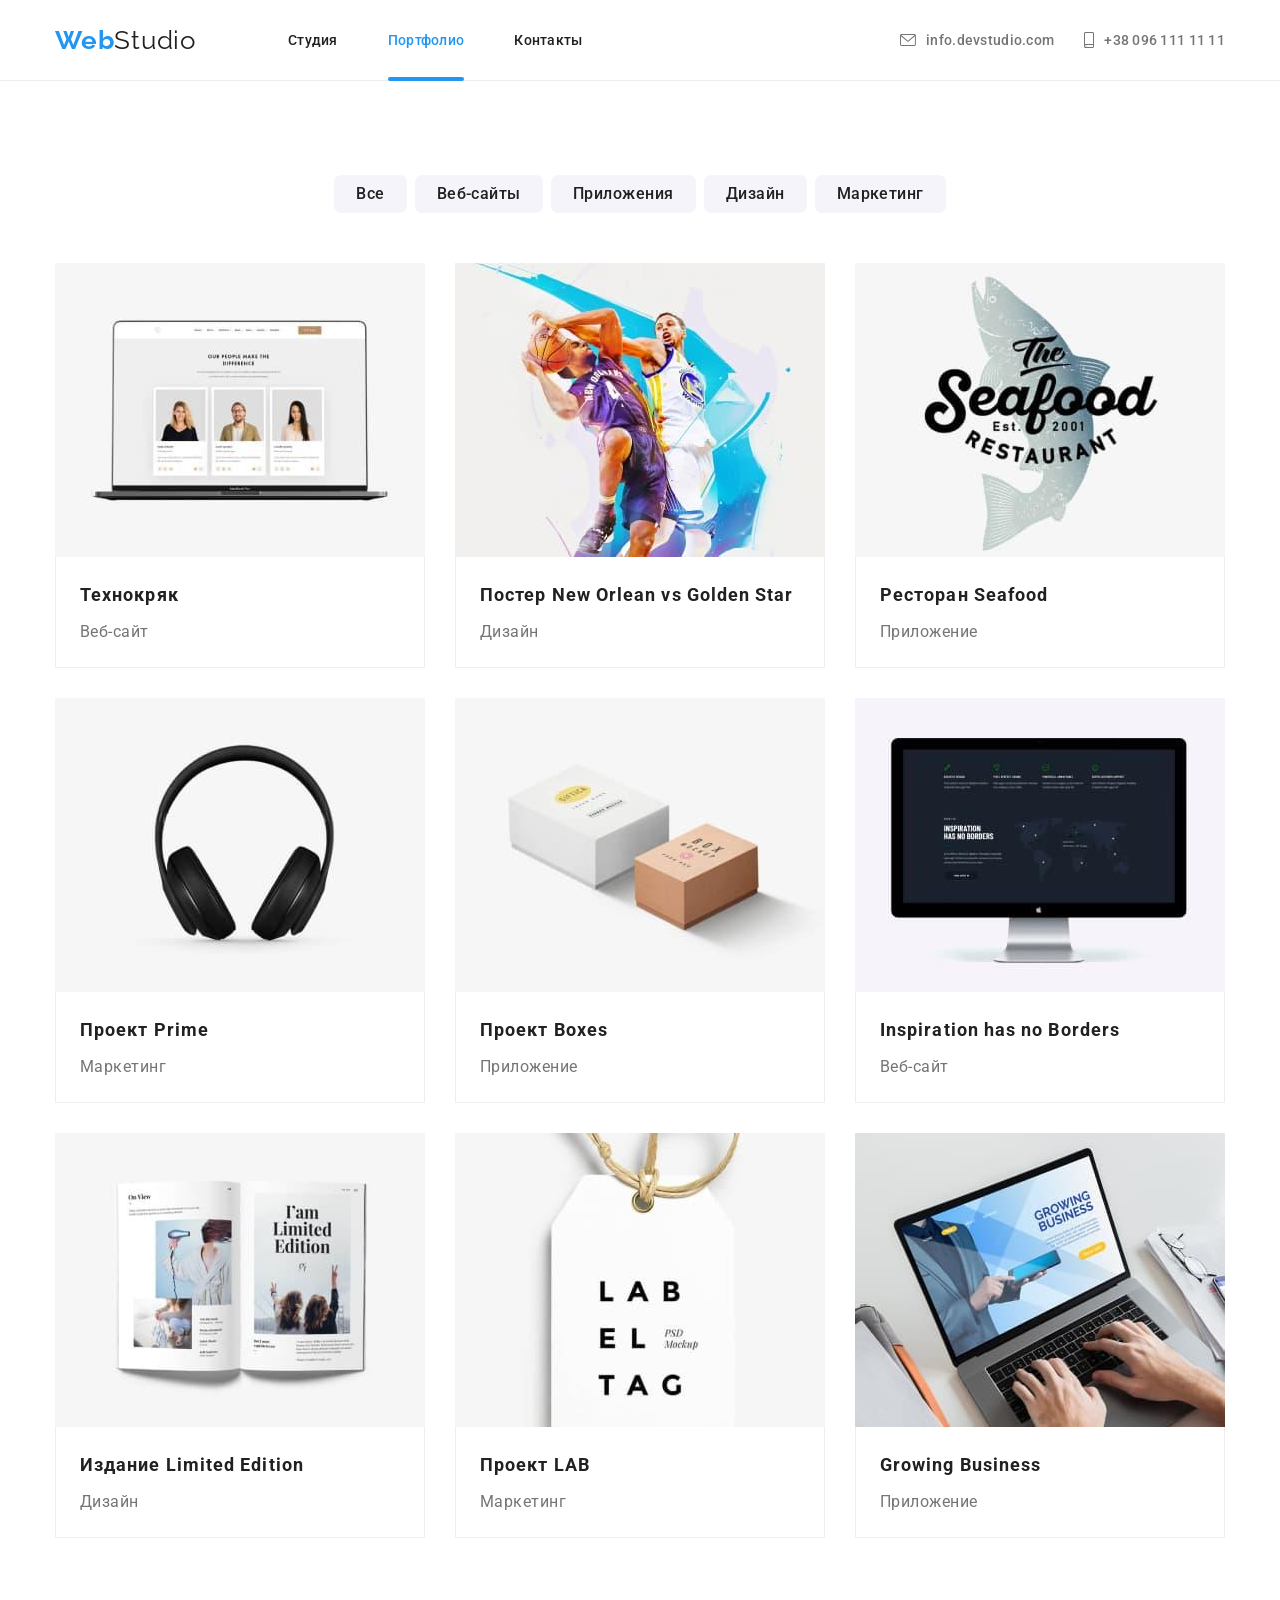
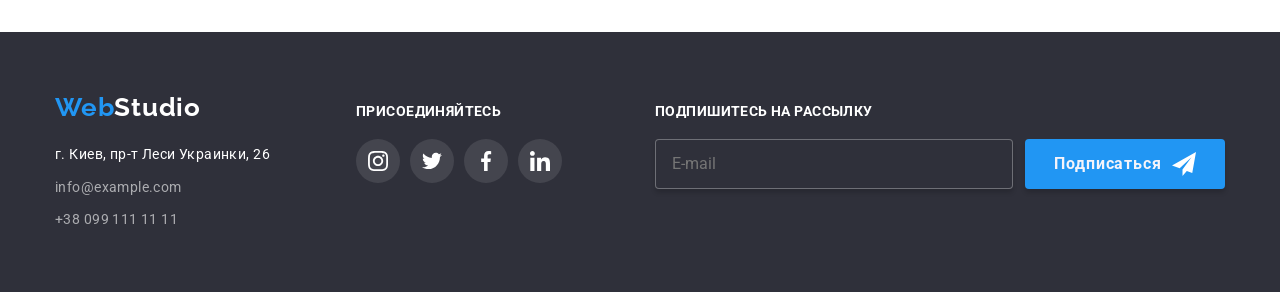
==== portfolio.html @ 2ae1d4fc "homework 8" ====
<!DOCTYPE html>
<html lang="ru">
<head>
    <meta charset="UTF-8">
    <meta http-equiv="X-UA-Compatible" content="IE=edge">
    <meta name="viewport" content="width=device-width, initial-scale=1.0">
    <link rel="preconnect" href="https://fonts.googleapis.com">
    <link rel="preconnect" href="https://fonts.gstatic.com" crossorigin>
    <link
        href="https://fonts.googleapis.com/css2?family=Raleway:wght@700&family=Roboto:wght@400;500;700;900&display=swap"
        rel="stylesheet">
    <link rel="stylesheet" href="https://cdnjs.cloudflare.com/ajax/libs/modern-normalize/1.1.0/modern-normalize.min.css"
        integrity="sha512-wpPYUAdjBVSE4KJnH1VR1HeZfpl1ub8YT/NKx4PuQ5NmX2tKuGu6U/JRp5y+Y8XG2tV+wKQpNHVUX03MfMFn9Q=="
        crossorigin="anonymous" referrerpolicy="no-referrer" />
    <link href="./css/main.min.css" rel="stylesheet">
    <title>Портфолио</title>
</head>
<body>
<header class="header">
    <div class="container header__container">
        <nav class="header-nav">
            <a class="logo" href="index.html"><span class="logo__part">Web</span>Studio</a>

            <ul class="site-nav">
                <li class="site-nav__item"><a href="index.html" class="site-nav__link">Студия</a></li>
                <li class="site-nav__item"><a href="portfolio.html" class="site-nav__link site-nav__link__current">Портфолио</a></li>
                <li class="site-nav__item"><a href="" class="site-nav__link">Контакты</a></li>
            </ul>
        </nav>
        <ul class="auth-nav">
            <li class="auth-nav__item">
                <a class="auth-nav__link" href="mailto:info.devstudio.com"><svg class="auth-nav__icon" width="16px"
                        height="12px">
                        <use href="./images/icons.svg#icon-envelope"></use>
                    </svg><span>info.devstudio.com</span></a>
            </li>
            <li class="auth-nav__item">
                <a class="auth-nav__link" href="tel:+380961111111"><svg class="auth-nav__icon" width="10px"
                        height="16px">
                        <use href="./images/icons.svg#icon-smartphone"></use>
                    </svg> <span>+38 096 111 11 11</span></a>
            </li>
        </ul>
    </div>
</header>
    
    <main>
    <!--Секция 1-->
    <section class="section">
        <div class="container">
        <h1 class="visually-hidden">Проекты</h1>
        
        <ul class="filter">
            <li class="filter__item"><button type="button" class="filter__buttons">Все</button></li>
            <li class="filter__item"><button type="button" class="filter__buttons">Веб-сайты</button></li>
            <li class="filter__item"><button type="button" class="filter__buttons">Приложения</button></li>
            <li class="filter__item"><button type="button" class="filter__buttons">Дизайн</button></li>
            <li class="filter__item"><button type="button" class="filter__buttons">Маркетинг</button></li>
        </ul>

    
        <ul class="projects">
            <li class="projects__item">
                <a class="projects__link" href="">
                <div class="projects__block">
                <img src="./images-2/image1.jpg" alt="Проект 1" width="370">
                <p class="projects__description">Технокряк это современная площадка распространения коронавируса. Компании используют эту платформу для цифрового
                шпионажа и атак на защищённые сервера конкурентов.</p>
                </div>
                <div class="projects__card">
                 <h2 class="projects__title">Технокряк</h2>
                 <p class="projects__text">Веб-сайт</p>
                 </div>
                </a>
            </li>
            <li class="projects__item">
                <a class="projects__link" href="">
                <div class="projects__block">
                <img  src="./images-2/image2.jpg" alt="Проект 2" width="370">
                <p class="projects__description">Технокряк это современная площадка распространения коронавируса. Компании используют эту
                    платформу для цифрового
                    шпионажа и атак на защищённые сервера конкурентов.</p>
                </div>
                <div class="projects__card">
                <h2 class="projects__title">Постер New Orlean vs Golden Star</h2>
                <p class="projects__text">Дизайн</p>
                </div>
                </a>
            </li>
            <li class="projects__item">
                <a class="projects__link" href="">
                <div class="projects__block">
                <img src="./images-2/image3.jpg" alt="Проект 3" width="370">
                <p class="projects__description">Технокряк это современная площадка распространения коронавируса. Компании используют эту
                    платформу для цифрового
                    шпионажа и атак на защищённые сервера конкурентов.</p>
                </div>
                <div class="projects__card">
                <h2 class="projects__title">Ресторан Seafood</h2>
                <p class="projects__text">Приложение</p>
                </div>
                </a>
            </li>
            <li class="projects__item">
                <a class="projects__link" href="">
                <div class="projects__block">
                <img src="./images-2/image4.jpg" alt="Проект 4" width="370">
                <p class="projects__description">Технокряк это современная площадка распространения коронавируса. Компании используют эту
                    платформу для цифрового
                    шпионажа и атак на защищённые сервера конкурентов.</p>
                </div>
                <div class="projects__card">
                <h2 class="projects__title">Проект Prime</h2>
                <p class="projects__text">Маркетинг</p>
                </div>
                </a>
            </li>
            <li class="projects__item">
                <a class="projects__link" href="">
                <div class="projects__block">
                <img src="./images-2/image5.jpg" alt="Проект 5" width="370">
                <p class="projects__description">Технокряк это современная площадка распространения коронавируса. Компании используют эту
                    платформу для цифрового
                    шпионажа и атак на защищённые сервера конкурентов.</p>
                </div>
                <div class="projects__card">
                <h2 class="projects__title">Проект Boxes</h2>
                <p class="projects__text">Приложение</p>
                </div>
                </a>
            </li>
            <li class="projects__item">
                <a class="projects__link" href="">
                <div class="projects__block">
                <img src="./images-2/image6.jpg" alt="Проект 6" width="370">
                <p class="projects__description">Технокряк это современная площадка распространения коронавируса. Компании используют эту
                    платформу для цифрового
                    шпионажа и атак на защищённые сервера конкурентов.</p>
                </div>
                <div class="projects__card">
                <h2 class="projects__title">Inspiration has no Borders</h2>
                <p class="projects__text">Веб-сайт</p>
                </div>
                </a>
            </li>
            <li class="projects__item">
                <a class="projects__link" href="">
                <div class="projects__block">
                <img src="./images-2/image7.jpg" alt="Проект 7" width="370">
                <p class="projects__description">Технокряк это современная площадка распространения коронавируса. Компании используют эту
                    платформу для цифрового
                    шпионажа и атак на защищённые сервера конкурентов.</p>
                </div>
                <div class="projects__card">
                <h2 class="projects__title">Издание Limited Edition</h2>
                <p class="projects__text">Дизайн</p>
                </div>
                </a>
            </li>
            <li class="projects__item">
                <a class="projects__link" href="">
                <div class="projects__block">
                <img  src="./images-2/image8.jpg" alt="Проект 8" width="370">
                <p class="projects__description">Технокряк это современная площадка распространения коронавируса. Компании используют эту
                    платформу для цифрового
                    шпионажа и атак на защищённые сервера конкурентов.</p>
                </div>
                <div class="projects__card">
                <h2 class="projects__title">Проект LAB</h2>
                <p class="projects__text">Маркетинг</p>
                </div>
                </a>
            </li>
            <li class="projects__item">
                <a class="projects__link" href="">
                <div class="projects__block">
                <img src="./images-2/image9.jpg" alt="Проект 9" width="370">
                <p class="projects__description">Технокряк это современная площадка распространения коронавируса. Компании используют эту
                    платформу для цифрового
                    шпионажа и атак на защищённые сервера конкурентов.</p>
                </div>
                <div class="projects__card">
                <h2 class="projects__title">Growing Business</h2>
                <p class="projects__text">Приложение</p>
                </div>
                </a>
            </li>
        </ul>
        </div>
    </section>
    </main>
<!--Футер-->
<footer class="footer">
    <div class="container footer-container">
        <div class="contacts">
            <a class="footer-logo" href="index.html"><span class="logo__part">Web</span>Studio</a>
            <address class="address">
                <ul class="address__list">
                    <li class="address__item"><a class="address__main" href="https://goo.gl/maps/ChNRFax9xr31JzD28"
                            target="_blank">г. Киев, пр-т Леси Украинки, 26</a></li>
                    <li class="address__item"><a class="address__secondary"
                            href="mailto:info@example.com">info@example.com</a></li>
                    <li class="address__item"> <a class="address__thirdly" href="tel:+380991111111">+38 099 111 11
                            11</a></li>
                </ul>
            </address>
        </div>
        <div class="join">
            <h2 class="join__title">Присоединяйтесь</h2>
            <ul class="join__list">
                <li class="join__item"><a class="socials__link join__link " href=""><svg class="join__icon" width="20px"
                            height="20px">
                            <use href="./images/icons.svg#icon-instagram"></use>
                        </svg></a></li>
                <li class="join__item"><a class="socials__link join__link " href=""><svg class="join__icon" width="20px"
                            height="20px">
                            <use href="./images/icons.svg#icon-twitter"></use>
                        </svg></a></li>
                <li class="join__item"><a class="socials__link join__link " href=""><svg class="join__icon" width="20px"
                            height="20px">
                            <use href="./images/icons.svg#icon-facebook"></use>
                        </svg></a></li>
                <li class="join__item"><a class="socials__link join__link " href=""><svg class="join__icon" width="20px"
                            height="20px">
                            <use href="./images/icons.svg#icon-linkedin"></use>
                        </svg></a></li>
            </ul>
        </div>
        <div class="email">
            <p class="email__title">Подпишитесь на рассылку</p>
            <form class="email__form">
                <label for="e-mail"></label>
                <input class="email__input" name="e-mail" type="email" placeholder="E-mail" id="e-mail">
                <button type="submit" class="email-button">Подписаться <svg class="email-button__icon" width="24px"
                        height="24px">
                        <use href="./images/icons.svg#icon-send"></use>
                    </svg></button>
            </form>
        </div>
    </div>
</footer>
</body>
</html>
---- css/main.min.css ----
:root{--primary-text-color: rgba(33, 33, 33, 1);--secondary-text-color: rgba(117, 117, 117, 1);--accent-color: rgba(33, 150, 243, 1);--primary-white-color: rgba(255, 255, 255, 1);--footer-color: rgba(47, 48, 58, 1);--secondary-bgc: #f5f4fa}p,h1,h2,h3,h4,h5,h6{margin:0}ul{margin:0;padding:0;list-style:none}img{display:block;max-width:100%}body{background-color:var(--primary-white-color);color:var(--primary-text-color);font-family:Roboto, sans-serif}button{cursor:pointer}.visually-hidden{position:absolute;clip:rect(0 0 0 0);width:1px;height:1px;margin:-1px}.container{width:1200px;padding-left:15px;padding-right:15px;margin:0 auto}.header{border-bottom:1px solid #ececec}.header__container{display:flex;align-items:center}.logo{color:var(--primary-text-color);text-decoration:none;font-family:Raleway, sans-serif;font-size:26px;line-height:1.19;letter-spacing:0.03em}.header-nav{display:flex;align-items:center}.site-nav__link{display:block;position:relative;padding-top:32px;padding-bottom:32px;text-decoration:none;color:var(--primary-text-color);font-weight:500;font-size:14px;line-height:calc(16 / 14);letter-spacing:0.02em;transition:color 250ms cubic-bezier(0.4, 0, 0.2, 1)}.site-nav__link:hover,.site-nav__link:focus{color:var(--accent-color)}.site-nav__link__current{color:var(--accent-color)}.site-nav__link__current::after{content:"";position:absolute;display:block;width:100%;height:4px;bottom:-1px;background:#2196f3;border-radius:2px}.site-nav{display:flex;margin-left:92px}.site-nav__item:not(:last-child){margin-right:50px}.auth-nav{display:flex;margin-left:auto}.auth-nav__item:not(:last-child){margin-right:30px}.auth-nav__link{display:flex;justify-content:center;align-items:center;padding-top:32px;padding-bottom:32px;text-decoration:none;color:var(--secondary-text-color);font-weight:500;font-size:14px;line-height:calc(16 / 14);letter-spacing:0.02em;transition:color 250ms cubic-bezier(0.4, 0, 0.2, 1)}.auth-nav__link:hover,.auth-nav__link:focus{color:var(--accent-color)}.auth-nav__icon{margin-right:10px;fill:currentColor}.logo__part{text-decoration:none;font-family:"Raleway", sans-serif;font-weight:bold;font-size:26px;line-height:calc(31 / 26);letter-spacing:0.03em;color:var(--accent-color)}.section{padding-top:94px;padding-bottom:94px}.section__title{font-weight:700;font-size:36px;line-height:calc(42 / 36);text-align:center;letter-spacing:0.03em;margin-bottom:50px}.hero{max-width:1600px;margin-right:auto;margin-left:auto;padding:200px 0;background-color:var(--footer-color);background-image:linear-gradient(rgba(47,48,58,0.4), rgba(47,48,58,0.4)),url(../images/hero.jpg);background-repeat:no-repeat;background-position:center;background-size:cover;text-align:center}.hero__title{width:696px;margin-left:auto;margin-right:auto;color:var(--primary-white-color);font-weight:900;font-size:44px;line-height:1.36;text-align:center;letter-spacing:0.06em;text-transform:uppercase;margin-bottom:30px}.hero__button{color:var(--primary-white-color);background-color:#2196f3;font-weight:700;font-size:16px;line-height:1.87;letter-spacing:0.06em;width:200px;height:50px;box-shadow:0px 4px 4px rgba(0,0,0,0.15);border:transparent;border-radius:4px;transition:background-color 250ms cubic-bezier(0.4, 0, 0.2, 1)}.hero__button:hover,.hero__button:focus{background-color:#188ce8}.features{display:flex}.features__item:not(:last-child){margin-right:30px}.features__box{display:inline-flex;justify-content:center;align-items:center;width:270px;height:120px;background-color:#f5f4fa;margin-bottom:30px}.features__title{font-weight:700;font-size:14px;line-height:calc(16 / 14);letter-spacing:0.03em;text-transform:uppercase;margin-bottom:10px}.features__description{color:var(--secondary-text-color);font-size:14px;line-height:1.71;letter-spacing:0.03em}.section__work{padding-top:0}.work{display:flex}.work__item{position:relative}.work__item:not(:last-child){margin-right:30px}.work__text{position:absolute;width:100%;height:70px;bottom:0;display:flex;justify-content:center;align-items:center;font-weight:bold;font-size:14px;line-height:16px;letter-spacing:0.03em;text-transform:uppercase;color:#ffffff;background:rgba(47,48,58,0.8)}.section__other-background{background-color:#f5f4fa}.team{display:flex}.team__item{background-color:#ffffff;box-shadow:0px 1px 3px rgba(0,0,0,0.12),0px 1px 1px rgba(0,0,0,0.14),0px 2px 1px rgba(0,0,0,0.2);border-radius:0px 0px 4px 4px}.team__item:not(:last-child){margin-right:30px}.team__block{padding:30px 0}.team__title{font-weight:500;font-size:16px;line-height:19 / 16;text-align:center;letter-spacing:0.03em;color:var(--primary-text-color);margin-bottom:10px}.team__description{font-weight:normal;font-size:16px;line-height:calc(19 / 16);text-align:center;letter-spacing:0.03em;color:#757575;margin-bottom:16px}.team__socials{background-color:#fff;color:#afb1b8}.socials__item:not(:last-child){margin-right:10px}.socials{display:flex;justify-content:center}.socials__link{width:44px;height:44px;display:flex;justify-content:center;align-items:center;transition:background-color 250ms cubic-bezier(0.4, 0, 0.2, 1),color 250ms cubic-bezier(0.4, 0, 0.2, 1),border-radius 250ms cubic-bezier(0.4, 0, 0.2, 1)}.socials__link:hover,.socials__link:focus{background-color:#2196f3;color:#fff;border-radius:50%}.socials__icon{fill:currentColor}.clients{display:flex;justify-content:center;align-items:center}.clients__item:not(:last-child){margin-right:30px}.clients__link{display:flex;justify-content:center;align-items:center;width:170px;height:92px;border:1px solid #afb1b8;box-sizing:border-box;border-radius:4px;fill:#afb1b8;transition:fill 250ms cubic-bezier(0.4, 0, 0.2, 1),border-color 250ms cubic-bezier(0.4, 0, 0.2, 1)}.clients__link:hover,.clients__link:focus{fill:#2196f3;border-color:var(--accent-color)}.clients__icon{color:currentColor}.filter{margin-bottom:50px;display:flex;justify-content:center}.filter__buttons{padding:6px 22px;font-family:inherit;font-weight:500;color:var(--primary-text-color);background-color:var(--secondary-bgc);font-size:16px;line-height:1.62;border:0px;border-radius:7px;letter-spacing:0.03em;color:#212121;display:flex;transition:background-color 250ms cubic-bezier(0.4, 0, 0.2, 1),color 250ms cubic-bezier(0.4, 0, 0.2, 1),box-shadow 250ms cubic-bezier(0.4, 0, 0.2, 1)}.filter__buttons:hover,.filter__buttons:focus{background-color:var(--accent-color);color:var(--secondary-bgc);box-shadow:0px 3px 1px rgba(0,0,0,0.1),0px 1px 2px rgba(0,0,0,0.08),0px 2px 2px rgba(0,0,0,0.12)}.filter__item:not(:last-child){margin-right:8px}.projects{display:flex;flex-wrap:wrap;margin-left:-30px;margin-bottom:-30px}.projects__item{width:calc((100% / 3) - 30px);margin-left:30px;margin-bottom:30px}.projects__link{display:block;text-decoration:none;transition:250ms cubic-bezier(0.4, 0, 0.2, 1)}.projects__block{position:relative;overflow:hidden}.projects__description{position:absolute;transform:translateY(100%);top:0;left:0;width:100%;height:100%;padding:63px 24px;font-size:18px;line-height:1.56;letter-spacing:0.03em;color:#ffffff;background-color:rgba(33,150,243,0.9);transition:transform 250ms cubic-bezier(0.4, 0, 0.2, 1)}.projects__link:hover .projects__description,.projects__link:focus .projects__description{transform:translateY(0);box-shadow:0px 1px 1px rgba(0,0,0,0.12),0px 4px 4px rgba(0,0,0,0.06),1px 4px 6px rgba(0,0,0,0.16)}.projects__card{padding:20px 24px;border-left:1px solid #eee;border-bottom:1px solid #eee;border-right:1px solid #eee}.projects__title{font-weight:bold;font-size:18px;line-height:calc(36 / 18);letter-spacing:0.06em;color:var(--primary-text-color);margin-bottom:4px}.projects__text{font-size:16px;line-height:1.87;letter-spacing:0.03em;color:#757575}.footer{background-color:var(--footer-color);padding:60px 0}.footer-container{display:flex;align-items:baseline}.footer-logo{text-decoration:none;font-family:"Raleway", sans-serif;font-weight:bold;font-size:26px;line-height:calc(31 / 26);letter-spacing:0.03em;color:var(--primary-white-color);text-decoration:none;display:block;margin-bottom:20px}.contacts{flex-grow:1}.join{margin-left:70px}.address{display:block}.address__item:not(:last-child){margin-bottom:9px}.address__main{font-style:normal;text-decoration:none;color:var(--primary-white-color);font-size:14px;line-height:1.71;letter-spacing:0.03em;transition:color 250ms cubic-bezier(0.4, 0, 0.2, 1)}.address__main:hover,.address__main:focus{color:var(--accent-color)}.address__secondary{font-style:normal;text-decoration:none;color:rgba(255,255,255,0.6);font-size:14px;line-height:1.71;letter-spacing:0.03em;transition:color 250ms cubic-bezier(0.4, 0, 0.2, 1)}.address__secondary:hover,.address__secondary:focus{color:var(--accent-color)}.address__thirdly{font-style:normal;text-decoration:none;color:rgba(255,255,255,0.6);font-size:14px;line-height:1.71;letter-spacing:0.03em;transition:color 250ms cubic-bezier(0.4, 0, 0.2, 1)}.address__thirdly:hover,.address__thirdly:focus{color:var(--accent-color)}.join__title{font-weight:bold;font-size:14px;line-height:calc(16 / 14);letter-spacing:0.03em;text-transform:uppercase;color:#ffffff;margin-bottom:20px}.join__list{display:flex;justify-content:center}.join__item:not(:last-child){margin-right:10px}.join__link{background-color:rgba(255,255,255,0.1);color:#fff;border-radius:50%}.join__icon{fill:currentColor}.email{margin-left:93px;width:570px}.email__title{font-weight:bold;font-size:14px;line-height:calc(16 / 14);letter-spacing:0.03em;text-transform:uppercase;color:var(--primary-white-color);margin-bottom:20px}.email__input{width:358px;height:50px;border:1px solid rgba(255,255,255,0.3);box-shadow:0px 4px 4px rgba(0,0,0,0.15);border-radius:4px;background-color:#2f303a;padding-left:16px;color:rgba(255,255,255,0.6)}.email-button{margin-left:8px;width:200px;height:50px;background-color:var(--accent-color);box-shadow:0px 4px 4px rgba(0,0,0,0.15);border-radius:4px;font-weight:bold;font-size:16px;line-height:1.87;display:inline-flex;justify-content:center;align-items:center;letter-spacing:0.06em;color:var(--secondary-bgc);border:transparent}.email-button__icon{margin-left:10px}.backdrop{position:fixed;top:0;left:0;width:100%;height:100%;background-color:rgba(0,0,0,0.2);opacity:1;transition:opacity 250ms cubic-bezier(0.4, 0, 0.2, 1)}.backdrop.is-hidden{visibility:visible;opacity:0;pointer-events:none}.backdrop.is-hidden .modal{transform:scale(0.6) translate(-50%, -50%)}.modal{position:absolute;top:50%;left:50%;width:528px;height:581px;background:#ffffff;box-shadow:0px 1px 3px rgba(0,0,0,0.12),0px 1px 1px rgba(0,0,0,0.14),0px 2px 1px rgba(0,0,0,0.2);border-radius:4px;transform:scale(1) translate(-50%, -50%);transition:250ms cubic-bezier(0.4, 0, 0.2, 1)}.modal-button{position:absolute;top:8px;right:8px;height:30px;background:#ffffff;border:1px solid rgba(0,0,0,0.1);border-radius:50%;border:transparent}.modal__icon-close{display:flex;justify-content:center;align-items:center;transition:fill 250ms cubic-bezier(0.4, 0, 0.2, 1)}.modal__icon-close:hover,.modal__icon-close:focus{fill:#2196f3}.modal__form{color:#212121;padding:40px}.modal__title{font-weight:bold;font-size:20px;line-height:calc(23 / 20);text-align:center;letter-spacing:0.03em;color:#212121;margin-bottom:12px}.modal__field{position:relative}.modal-field:not(:first-child){margin-top:10px}.modal__label{display:block;margin-bottom:4px;font-size:12px;line-height:calc(14 / 12);letter-spacing:0.01em;color:#757575}.modal__input{color:#212121;display:block;width:448px;height:40px;border:1px solid rgba(33,33,33,0.2);border-radius:4px;padding-left:32px;transition:border 250ms cubic-bezier(0.4, 0, 0.2, 1)}.modal__input:focus{outline-color:#2196f3}.modal__icon{fill:currentColor;position:absolute;display:flex;top:50%;left:12px;transition:fill 250ms cubic-bezier(0.4, 0, 0.2, 1)}.modal__input:focus+.modal__icon{fill:#2196f3}.modal__textarea{display:block;width:100%;height:120px;border:1px solid rgba(33,33,33,0.2);border-radius:4px;padding:12px 16px 12px 16px;resize:none;font-size:12px;line-height:calc(14 / 12);letter-spacing:0.01em;color:rgba(117,117,117,0.5);transition:outline-color 250ms cubic-bezier(0.4, 0, 0.2, 1)}.modal__textarea:focus{outline-color:#188ce8}.modal__checkbox{display:flex;justify-content:center;align-items:center;margin-top:20px;margin-bottom:30px}.modal__checkbox-label{display:flex;justify-content:center;align-items:center}.modal__checkbox-input{appearance:none;display:block;margin-right:8px}.modal__check-icon{display:block;width:16px;height:15px;margin-right:8px;border:2px solid #212121;border-radius:4px}.modal__checkbox-input:checked+.modal__check-icon{border-radius:2px;border:2px solid #2196f3;background-color:#2196f3;background-image:url(../images/icon-check.svg)}.modal__checkbox-text{font-size:14px;line-height:1.71;letter-spacing:0.03em;color:#757575}.modal__checkbox-link{font-size:14px;line-height:1.71;letter-spacing:0.03em;text-decoration-line:underline;color:#2196f3}.modal-send{display:flex;justify-content:center;align-items:center}.modal-send__button{border:transparent;display:flex;justify-content:center;text-align:center;align-items:center;width:200px;height:50px;background:#2196f3;box-shadow:0px 4px 4px rgba(0,0,0,0.15);border-radius:4px;font-weight:bold;font-size:16px;line-height:1.87;letter-spacing:0.06em;color:#ffffff;transition:background 250ms cubic-bezier(0.4, 0, 0.2, 1)}.modal-send__button:hover,.modal-send__button:focus{background:#188ce8;box-shadow:0px 4px 4px rgba(0,0,0,0.25)}
/*# sourceMappingURL=main.min.css.map */
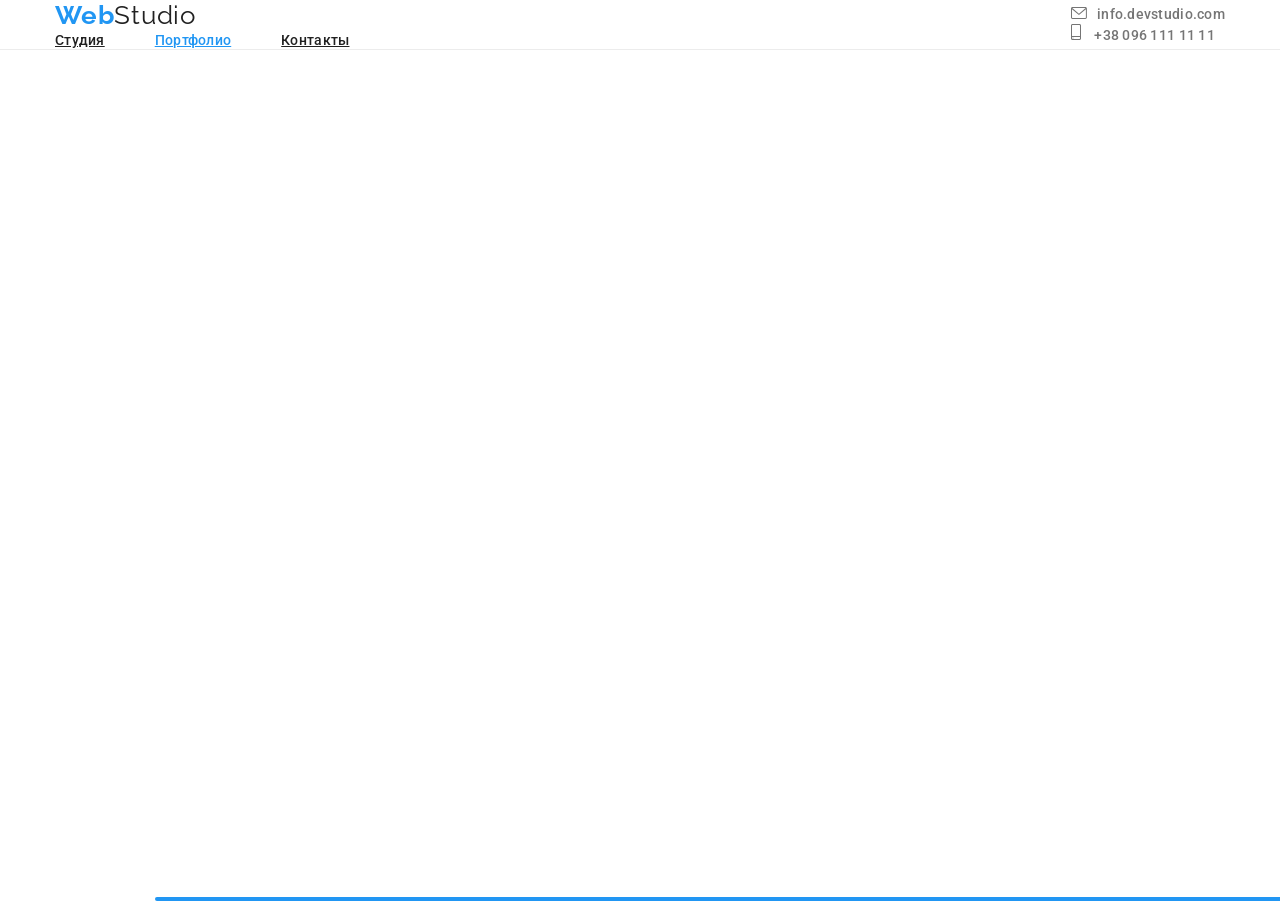
==== commit 481be038: "change" ====
--- a/portfolio.html
+++ b/portfolio.html
@@ -23,7 +23,7 @@
 
             <ul class="site-nav">
                 <li class="site-nav__item"><a href="index.html" class="site-nav__link">Студия</a></li>
-                <li class="site-nav__item"><a href="portfolio.html" class="site-nav__link site-nav__link__current">Портфолио</a></li>
+                <li class="site-nav__item"><a href="portfolio.html" class="site-nav__link site-nav__link--current">Портфолио</a></li>
                 <li class="site-nav__item"><a href="" class="site-nav__link">Контакты</a></li>
             </ul>
         </nav>
--- a/css/main.min.css
+++ b/css/main.min.css
@@ -1,2 +1,2 @@
-:root{--primary-text-color: rgba(33, 33, 33, 1);--secondary-text-color: rgba(117, 117, 117, 1);--accent-color: rgba(33, 150, 243, 1);--primary-white-color: rgba(255, 255, 255, 1);--footer-color: rgba(47, 48, 58, 1);--secondary-bgc: #f5f4fa}p,h1,h2,h3,h4,h5,h6{margin:0}ul{margin:0;padding:0;list-style:none}img{display:block;max-width:100%}body{background-color:var(--primary-white-color);color:var(--primary-text-color);font-family:Roboto, sans-serif}button{cursor:pointer}.visually-hidden{position:absolute;clip:rect(0 0 0 0);width:1px;height:1px;margin:-1px}.container{width:1200px;padding-left:15px;padding-right:15px;margin:0 auto}.header{border-bottom:1px solid #ececec}.header__container{display:flex;align-items:center}.logo{color:var(--primary-text-color);text-decoration:none;font-family:Raleway, sans-serif;font-size:26px;line-height:1.19;letter-spacing:0.03em}.header-nav{display:flex;align-items:center}.site-nav__link{display:block;position:relative;padding-top:32px;padding-bottom:32px;text-decoration:none;color:var(--primary-text-color);font-weight:500;font-size:14px;line-height:calc(16 / 14);letter-spacing:0.02em;transition:color 250ms cubic-bezier(0.4, 0, 0.2, 1)}.site-nav__link:hover,.site-nav__link:focus{color:var(--accent-color)}.site-nav__link__current{color:var(--accent-color)}.site-nav__link__current::after{content:"";position:absolute;display:block;width:100%;height:4px;bottom:-1px;background:#2196f3;border-radius:2px}.site-nav{display:flex;margin-left:92px}.site-nav__item:not(:last-child){margin-right:50px}.auth-nav{display:flex;margin-left:auto}.auth-nav__item:not(:last-child){margin-right:30px}.auth-nav__link{display:flex;justify-content:center;align-items:center;padding-top:32px;padding-bottom:32px;text-decoration:none;color:var(--secondary-text-color);font-weight:500;font-size:14px;line-height:calc(16 / 14);letter-spacing:0.02em;transition:color 250ms cubic-bezier(0.4, 0, 0.2, 1)}.auth-nav__link:hover,.auth-nav__link:focus{color:var(--accent-color)}.auth-nav__icon{margin-right:10px;fill:currentColor}.logo__part{text-decoration:none;font-family:"Raleway", sans-serif;font-weight:bold;font-size:26px;line-height:calc(31 / 26);letter-spacing:0.03em;color:var(--accent-color)}.section{padding-top:94px;padding-bottom:94px}.section__title{font-weight:700;font-size:36px;line-height:calc(42 / 36);text-align:center;letter-spacing:0.03em;margin-bottom:50px}.hero{max-width:1600px;margin-right:auto;margin-left:auto;padding:200px 0;background-color:var(--footer-color);background-image:linear-gradient(rgba(47,48,58,0.4), rgba(47,48,58,0.4)),url(../images/hero.jpg);background-repeat:no-repeat;background-position:center;background-size:cover;text-align:center}.hero__title{width:696px;margin-left:auto;margin-right:auto;color:var(--primary-white-color);font-weight:900;font-size:44px;line-height:1.36;text-align:center;letter-spacing:0.06em;text-transform:uppercase;margin-bottom:30px}.hero__button{color:var(--primary-white-color);background-color:#2196f3;font-weight:700;font-size:16px;line-height:1.87;letter-spacing:0.06em;width:200px;height:50px;box-shadow:0px 4px 4px rgba(0,0,0,0.15);border:transparent;border-radius:4px;transition:background-color 250ms cubic-bezier(0.4, 0, 0.2, 1)}.hero__button:hover,.hero__button:focus{background-color:#188ce8}.features{display:flex}.features__item:not(:last-child){margin-right:30px}.features__box{display:inline-flex;justify-content:center;align-items:center;width:270px;height:120px;background-color:#f5f4fa;margin-bottom:30px}.features__title{font-weight:700;font-size:14px;line-height:calc(16 / 14);letter-spacing:0.03em;text-transform:uppercase;margin-bottom:10px}.features__description{color:var(--secondary-text-color);font-size:14px;line-height:1.71;letter-spacing:0.03em}.section__work{padding-top:0}.work{display:flex}.work__item{position:relative}.work__item:not(:last-child){margin-right:30px}.work__text{position:absolute;width:100%;height:70px;bottom:0;display:flex;justify-content:center;align-items:center;font-weight:bold;font-size:14px;line-height:16px;letter-spacing:0.03em;text-transform:uppercase;color:#ffffff;background:rgba(47,48,58,0.8)}.section__other-background{background-color:#f5f4fa}.team{display:flex}.team__item{background-color:#ffffff;box-shadow:0px 1px 3px rgba(0,0,0,0.12),0px 1px 1px rgba(0,0,0,0.14),0px 2px 1px rgba(0,0,0,0.2);border-radius:0px 0px 4px 4px}.team__item:not(:last-child){margin-right:30px}.team__block{padding:30px 0}.team__title{font-weight:500;font-size:16px;line-height:19 / 16;text-align:center;letter-spacing:0.03em;color:var(--primary-text-color);margin-bottom:10px}.team__description{font-weight:normal;font-size:16px;line-height:calc(19 / 16);text-align:center;letter-spacing:0.03em;color:#757575;margin-bottom:16px}.team__socials{background-color:#fff;color:#afb1b8}.socials__item:not(:last-child){margin-right:10px}.socials{display:flex;justify-content:center}.socials__link{width:44px;height:44px;display:flex;justify-content:center;align-items:center;transition:background-color 250ms cubic-bezier(0.4, 0, 0.2, 1),color 250ms cubic-bezier(0.4, 0, 0.2, 1),border-radius 250ms cubic-bezier(0.4, 0, 0.2, 1)}.socials__link:hover,.socials__link:focus{background-color:#2196f3;color:#fff;border-radius:50%}.socials__icon{fill:currentColor}.clients{display:flex;justify-content:center;align-items:center}.clients__item:not(:last-child){margin-right:30px}.clients__link{display:flex;justify-content:center;align-items:center;width:170px;height:92px;border:1px solid #afb1b8;box-sizing:border-box;border-radius:4px;fill:#afb1b8;transition:fill 250ms cubic-bezier(0.4, 0, 0.2, 1),border-color 250ms cubic-bezier(0.4, 0, 0.2, 1)}.clients__link:hover,.clients__link:focus{fill:#2196f3;border-color:var(--accent-color)}.clients__icon{color:currentColor}.filter{margin-bottom:50px;display:flex;justify-content:center}.filter__buttons{padding:6px 22px;font-family:inherit;font-weight:500;color:var(--primary-text-color);background-color:var(--secondary-bgc);font-size:16px;line-height:1.62;border:0px;border-radius:7px;letter-spacing:0.03em;color:#212121;display:flex;transition:background-color 250ms cubic-bezier(0.4, 0, 0.2, 1),color 250ms cubic-bezier(0.4, 0, 0.2, 1),box-shadow 250ms cubic-bezier(0.4, 0, 0.2, 1)}.filter__buttons:hover,.filter__buttons:focus{background-color:var(--accent-color);color:var(--secondary-bgc);box-shadow:0px 3px 1px rgba(0,0,0,0.1),0px 1px 2px rgba(0,0,0,0.08),0px 2px 2px rgba(0,0,0,0.12)}.filter__item:not(:last-child){margin-right:8px}.projects{display:flex;flex-wrap:wrap;margin-left:-30px;margin-bottom:-30px}.projects__item{width:calc((100% / 3) - 30px);margin-left:30px;margin-bottom:30px}.projects__link{display:block;text-decoration:none;transition:250ms cubic-bezier(0.4, 0, 0.2, 1)}.projects__block{position:relative;overflow:hidden}.projects__description{position:absolute;transform:translateY(100%);top:0;left:0;width:100%;height:100%;padding:63px 24px;font-size:18px;line-height:1.56;letter-spacing:0.03em;color:#ffffff;background-color:rgba(33,150,243,0.9);transition:transform 250ms cubic-bezier(0.4, 0, 0.2, 1)}.projects__link:hover .projects__description,.projects__link:focus .projects__description{transform:translateY(0);box-shadow:0px 1px 1px rgba(0,0,0,0.12),0px 4px 4px rgba(0,0,0,0.06),1px 4px 6px rgba(0,0,0,0.16)}.projects__card{padding:20px 24px;border-left:1px solid #eee;border-bottom:1px solid #eee;border-right:1px solid #eee}.projects__title{font-weight:bold;font-size:18px;line-height:calc(36 / 18);letter-spacing:0.06em;color:var(--primary-text-color);margin-bottom:4px}.projects__text{font-size:16px;line-height:1.87;letter-spacing:0.03em;color:#757575}.footer{background-color:var(--footer-color);padding:60px 0}.footer-container{display:flex;align-items:baseline}.footer-logo{text-decoration:none;font-family:"Raleway", sans-serif;font-weight:bold;font-size:26px;line-height:calc(31 / 26);letter-spacing:0.03em;color:var(--primary-white-color);text-decoration:none;display:block;margin-bottom:20px}.contacts{flex-grow:1}.join{margin-left:70px}.address{display:block}.address__item:not(:last-child){margin-bottom:9px}.address__main{font-style:normal;text-decoration:none;color:var(--primary-white-color);font-size:14px;line-height:1.71;letter-spacing:0.03em;transition:color 250ms cubic-bezier(0.4, 0, 0.2, 1)}.address__main:hover,.address__main:focus{color:var(--accent-color)}.address__secondary{font-style:normal;text-decoration:none;color:rgba(255,255,255,0.6);font-size:14px;line-height:1.71;letter-spacing:0.03em;transition:color 250ms cubic-bezier(0.4, 0, 0.2, 1)}.address__secondary:hover,.address__secondary:focus{color:var(--accent-color)}.address__thirdly{font-style:normal;text-decoration:none;color:rgba(255,255,255,0.6);font-size:14px;line-height:1.71;letter-spacing:0.03em;transition:color 250ms cubic-bezier(0.4, 0, 0.2, 1)}.address__thirdly:hover,.address__thirdly:focus{color:var(--accent-color)}.join__title{font-weight:bold;font-size:14px;line-height:calc(16 / 14);letter-spacing:0.03em;text-transform:uppercase;color:#ffffff;margin-bottom:20px}.join__list{display:flex;justify-content:center}.join__item:not(:last-child){margin-right:10px}.join__link{background-color:rgba(255,255,255,0.1);color:#fff;border-radius:50%}.join__icon{fill:currentColor}.email{margin-left:93px;width:570px}.email__title{font-weight:bold;font-size:14px;line-height:calc(16 / 14);letter-spacing:0.03em;text-transform:uppercase;color:var(--primary-white-color);margin-bottom:20px}.email__input{width:358px;height:50px;border:1px solid rgba(255,255,255,0.3);box-shadow:0px 4px 4px rgba(0,0,0,0.15);border-radius:4px;background-color:#2f303a;padding-left:16px;color:rgba(255,255,255,0.6)}.email-button{margin-left:8px;width:200px;height:50px;background-color:var(--accent-color);box-shadow:0px 4px 4px rgba(0,0,0,0.15);border-radius:4px;font-weight:bold;font-size:16px;line-height:1.87;display:inline-flex;justify-content:center;align-items:center;letter-spacing:0.06em;color:var(--secondary-bgc);border:transparent}.email-button__icon{margin-left:10px}.backdrop{position:fixed;top:0;left:0;width:100%;height:100%;background-color:rgba(0,0,0,0.2);opacity:1;transition:opacity 250ms cubic-bezier(0.4, 0, 0.2, 1)}.backdrop.is-hidden{visibility:visible;opacity:0;pointer-events:none}.backdrop.is-hidden .modal{transform:scale(0.6) translate(-50%, -50%)}.modal{position:absolute;top:50%;left:50%;width:528px;height:581px;background:#ffffff;box-shadow:0px 1px 3px rgba(0,0,0,0.12),0px 1px 1px rgba(0,0,0,0.14),0px 2px 1px rgba(0,0,0,0.2);border-radius:4px;transform:scale(1) translate(-50%, -50%);transition:250ms cubic-bezier(0.4, 0, 0.2, 1)}.modal-button{position:absolute;top:8px;right:8px;height:30px;background:#ffffff;border:1px solid rgba(0,0,0,0.1);border-radius:50%;border:transparent}.modal__icon-close{display:flex;justify-content:center;align-items:center;transition:fill 250ms cubic-bezier(0.4, 0, 0.2, 1)}.modal__icon-close:hover,.modal__icon-close:focus{fill:#2196f3}.modal__form{color:#212121;padding:40px}.modal__title{font-weight:bold;font-size:20px;line-height:calc(23 / 20);text-align:center;letter-spacing:0.03em;color:#212121;margin-bottom:12px}.modal__field{position:relative}.modal-field:not(:first-child){margin-top:10px}.modal__label{display:block;margin-bottom:4px;font-size:12px;line-height:calc(14 / 12);letter-spacing:0.01em;color:#757575}.modal__input{color:#212121;display:block;width:448px;height:40px;border:1px solid rgba(33,33,33,0.2);border-radius:4px;padding-left:32px;transition:border 250ms cubic-bezier(0.4, 0, 0.2, 1)}.modal__input:focus{outline-color:#2196f3}.modal__icon{fill:currentColor;position:absolute;display:flex;top:50%;left:12px;transition:fill 250ms cubic-bezier(0.4, 0, 0.2, 1)}.modal__input:focus+.modal__icon{fill:#2196f3}.modal__textarea{display:block;width:100%;height:120px;border:1px solid rgba(33,33,33,0.2);border-radius:4px;padding:12px 16px 12px 16px;resize:none;font-size:12px;line-height:calc(14 / 12);letter-spacing:0.01em;color:rgba(117,117,117,0.5);transition:outline-color 250ms cubic-bezier(0.4, 0, 0.2, 1)}.modal__textarea:focus{outline-color:#188ce8}.modal__checkbox{display:flex;justify-content:center;align-items:center;margin-top:20px;margin-bottom:30px}.modal__checkbox-label{display:flex;justify-content:center;align-items:center}.modal__checkbox-input{appearance:none;display:block;margin-right:8px}.modal__check-icon{display:block;width:16px;height:15px;margin-right:8px;border:2px solid #212121;border-radius:4px}.modal__checkbox-input:checked+.modal__check-icon{border-radius:2px;border:2px solid #2196f3;background-color:#2196f3;background-image:url(../images/icon-check.svg)}.modal__checkbox-text{font-size:14px;line-height:1.71;letter-spacing:0.03em;color:#757575}.modal__checkbox-link{font-size:14px;line-height:1.71;letter-spacing:0.03em;text-decoration-line:underline;color:#2196f3}.modal-send{display:flex;justify-content:center;align-items:center}.modal-send__button{border:transparent;display:flex;justify-content:center;text-align:center;align-items:center;width:200px;height:50px;background:#2196f3;box-shadow:0px 4px 4px rgba(0,0,0,0.15);border-radius:4px;font-weight:bold;font-size:16px;line-height:1.87;letter-spacing:0.06em;color:#ffffff;transition:background 250ms cubic-bezier(0.4, 0, 0.2, 1)}.modal-send__button:hover,.modal-send__button:focus{background:#188ce8;box-shadow:0px 4px 4px rgba(0,0,0,0.25)}
+p,h1,h2,h3,h4,h5,h6{margin:0}ul{margin:0;padding:0;list-style:none}section,footer{display:none}.block{display:block}:root{--primary-text-color: rgba(33, 33, 33, 1);--secondary-text-color: rgba(117, 117, 117, 1);--accent-color: rgba(33, 150, 243, 1);--primary-white-color: rgba(255, 255, 255, 1);--footer-color: rgba(47, 48, 58, 1);--secondary-bgc: #f5f4fa}img{display:block;max-width:100%}body{background-color:var(--primary-white-color);color:var(--primary-text-color);font-family:Roboto, sans-serif}button{cursor:pointer}.visually-hidden{position:absolute;clip:rect(0 0 0 0);width:1px;height:1px;margin:-1px}.container{padding-left:15px;padding-right:15px;margin-left:auto;margin-right:auto}@media screen and (min-width: 480px){.container{width:480px}}@media screen and (min-width: 768px){.container{width:768px}}@media screen and (min-width: 1200px){.container{width:1200px}}.header{border-bottom:1px solid #ececec}.header__container{display:flex;justify-content:space-between;align-items:center}.logo{color:var(--primary-text-color);text-decoration:none;font-family:Raleway, sans-serif;font-size:26px;line-height:1.19;letter-spacing:0.03em}@media screen and (min-width: 768px){.header__button{display:none}}.site-nav__link{font-size:40px;line-height:calc(47 / 40);color:var(--primary-text-color);font-weight:500;letter-spacing:0.02em}@media screen and (min-width: 768px){.site-nav__link{font-size:14px;line-height:calc(16 / 14)}}.site-nav__link:hover,.site-nav__link:focus{color:var(--accent-color)}.site-nav__link--current{color:var(--accent-color)}.site-nav__link--current::after{content:"";position:absolute;display:block;width:100%;height:4px;bottom:-1px;background:#2196f3;border-radius:2px}@media screen and (min-width: 768px){.site-nav{display:flex;align-items:center}}.site-nav__item:not(:last-child){margin-right:50px}@media screen and (min-width: 768px){.auth-nav{margin-left:84px}}.auth-nav__link{padding-top:32px;padding-bottom:32px;text-decoration:none;color:var(--secondary-text-color);font-weight:500;font-size:14px;line-height:calc(16 / 14);letter-spacing:0.02em;transition:color 250ms cubic-bezier(0.4, 0, 0.2, 1)}.auth-nav__link:hover,.auth-nav__link:focus{color:var(--accent-color)}.auth-nav__icon{margin-right:10px;fill:currentColor}@media screen and (min-width: 768px){.messenger-nav{display:none}}.logo__part{text-decoration:none;font-family:"Raleway", sans-serif;font-weight:bold;font-size:26px;line-height:calc(31 / 26);letter-spacing:0.03em;color:var(--accent-color)}@media screen and (max-width: 767px){.mobile-menu{position:fixed;top:0;left:0;display:flex;flex-direction:column;justify-content:space-between;width:100%;height:100%;background-color:#fff;transform:translateX(100%);transition:transform 250ms linear;padding:48px 40px}.mobile-menu.is-open{transform:translateX(0)}}@media screen and (min-width: 768px){.mobile-menu{display:flex}}.section{padding-top:60px;padding-bottom:60px}@media screen and (min-width: 1200px){.section{padding-top:94px;padding-bottom:94px}}.section__title{font-weight:700;font-size:28px;line-height:calc(33 / 28);text-align:center;letter-spacing:0.03em;margin-bottom:30px}@media screen and (min-width: 1200px){.section__title{font-size:36px;line-height:calc(42 / 36);margin-bottom:50px}}.hero{margin-right:auto;margin-left:auto;padding:118px 0;background-color:var(--footer-color);background-image:linear-gradient(rgba(47,48,58,0.4), rgba(47,48,58,0.4)),url(../images/hero.jpg);background-repeat:no-repeat;background-position:center;background-size:cover;text-align:center}@media screen and (min-width: 1200px){.hero{padding:200px 0}}.hero__title{width:360px;margin-left:auto;margin-right:auto;color:var(--primary-white-color);font-weight:900;font-size:26px;line-height:1.62;text-align:center;letter-spacing:0.06em;text-transform:uppercase;margin-bottom:30px}@media screen and (min-width: 1200px){.hero__title{width:696px;font-size:44px;line-height:1.36}}.hero__button{color:var(--primary-white-color);background-color:#2196f3;font-weight:700;font-size:16px;line-height:1.87;letter-spacing:0.06em;width:200px;height:50px;box-shadow:0px 4px 4px rgba(0,0,0,0.15);border:transparent;border-radius:4px;transition:background-color 250ms cubic-bezier(0.4, 0, 0.2, 1)}.hero__button:hover,.hero__button:focus{background-color:#188ce8}@media screen and (min-width: 768px){.features{display:flex;flex-wrap:wrap;margin:-15px}}@media screen and (min-width: 768px){.features__item{margin:15px;flex-basis:calc((100% - 60px) / 2)}}@media screen and (min-width: 1200px){.features__item{flex-basis:calc((100% - 120px) / 4)}}@media screen and (max-width: 767px){.features__item:not(:last-child){margin-bottom:30px}}.features__box{display:flex;justify-content:center;align-items:center;height:120px;background-color:#f5f4fa;margin-bottom:30px}.features__title{font-weight:700;font-size:14px;line-height:calc(16 / 14);letter-spacing:0.03em;text-transform:uppercase;margin-bottom:10px}@media screen and (max-width: 767px){.features__title{text-align:center}}.features__description{color:var(--secondary-text-color);font-size:14px;line-height:1.71;letter-spacing:0.03em}.section__work{padding-top:0}.work{display:flex}.work__item{position:relative}.work__item:not(:last-child){margin-right:30px}.work__text{position:absolute;width:100%;height:70px;bottom:0;display:flex;justify-content:center;align-items:center;font-weight:bold;font-size:14px;line-height:16px;letter-spacing:0.03em;text-transform:uppercase;color:#ffffff;background:rgba(47,48,58,0.8)}@media screen and (min-width: 768px){.team{display:flex;flex-wrap:wrap;margin:-15px}}.team__item{background-color:#ffffff;box-shadow:0px 1px 3px rgba(0,0,0,0.12),0px 1px 1px rgba(0,0,0,0.14),0px 2px 1px rgba(0,0,0,0.2);border-radius:0px 0px 4px 4px}@media screen and (min-width: 768px){.team__item{margin:15px;flex-basis:calc((100% - 60px) / 2)}}@media screen and (min-width: 1200px){.team__item{flex-basis:calc((100% - 120px) / 4)}}@media screen and (max-width: 767px){.team__item:not(:last-child){margin-bottom:30px}}.section__other-background{background-color:#f5f4fa}.team__block{padding:30px 0}.team__title{font-weight:500;font-size:16px;line-height:19 / 16;text-align:center;letter-spacing:0.03em;color:var(--primary-text-color);margin-bottom:10px}.team__description{font-weight:normal;font-size:16px;line-height:calc(19 / 16);text-align:center;letter-spacing:0.03em;color:#757575;margin-bottom:16px}.team__socials{background-color:#fff;color:#afb1b8}.socials__item:not(:last-child){margin-right:10px}.socials{display:flex;justify-content:center}.socials__link{width:44px;height:44px;display:flex;justify-content:center;align-items:center;transition:background-color 250ms cubic-bezier(0.4, 0, 0.2, 1),color 250ms cubic-bezier(0.4, 0, 0.2, 1),border-radius 250ms cubic-bezier(0.4, 0, 0.2, 1)}.socials__link:hover,.socials__link:focus{background-color:#2196f3;color:#fff;border-radius:50%}.socials__icon{fill:currentColor}.clients{display:flex;flex-wrap:wrap;margin:-15px}.clients__item{height:92px;margin:15px;flex-basis:calc((100% - 60px) / 2)}@media screen and (min-width: 768px){.clients__item{flex-basis:calc((100% - 90px) / 3)}}@media screen and (min-width: 1200px){.clients__item{flex-basis:calc((100% - 180px) / 6)}}@media screen and (max-width: 767px){.clients__item:not(:last-child){margin-bottom:30px}}.clients__link{display:flex;justify-content:center;align-items:center;width:170px;height:92px;border:1px solid #afb1b8;box-sizing:border-box;border-radius:4px;fill:#afb1b8;transition:fill 250ms cubic-bezier(0.4, 0, 0.2, 1),border-color 250ms cubic-bezier(0.4, 0, 0.2, 1)}.clients__link:hover,.clients__link:focus{fill:#2196f3;border-color:var(--accent-color)}.clients__icon{color:currentColor}.filter{margin-bottom:50px;display:flex;justify-content:center}.filter__buttons{padding:6px 22px;font-family:inherit;font-weight:500;color:var(--primary-text-color);background-color:var(--secondary-bgc);font-size:16px;line-height:1.62;border:0px;border-radius:7px;letter-spacing:0.03em;color:#212121;display:flex;transition:background-color 250ms cubic-bezier(0.4, 0, 0.2, 1),color 250ms cubic-bezier(0.4, 0, 0.2, 1),box-shadow 250ms cubic-bezier(0.4, 0, 0.2, 1)}.filter__buttons:hover,.filter__buttons:focus{background-color:var(--accent-color);color:var(--secondary-bgc);box-shadow:0px 3px 1px rgba(0,0,0,0.1),0px 1px 2px rgba(0,0,0,0.08),0px 2px 2px rgba(0,0,0,0.12)}.filter__item:not(:last-child){margin-right:8px}.projects{display:flex;flex-wrap:wrap;margin-left:-30px;margin-bottom:-30px}.projects__item{width:calc((100% / 3) - 30px);margin-left:30px;margin-bottom:30px}.projects__link{display:block;text-decoration:none;transition:250ms cubic-bezier(0.4, 0, 0.2, 1)}.projects__block{position:relative;overflow:hidden}.projects__description{position:absolute;transform:translateY(100%);top:0;left:0;width:100%;height:100%;padding:63px 24px;font-size:18px;line-height:1.56;letter-spacing:0.03em;color:#ffffff;background-color:rgba(33,150,243,0.9);transition:transform 250ms cubic-bezier(0.4, 0, 0.2, 1)}.projects__link:hover .projects__description,.projects__link:focus .projects__description{transform:translateY(0);box-shadow:0px 1px 1px rgba(0,0,0,0.12),0px 4px 4px rgba(0,0,0,0.06),1px 4px 6px rgba(0,0,0,0.16)}.projects__card{padding:20px 24px;border-left:1px solid #eee;border-bottom:1px solid #eee;border-right:1px solid #eee}.projects__title{font-weight:bold;font-size:18px;line-height:calc(36 / 18);letter-spacing:0.06em;color:var(--primary-text-color);margin-bottom:4px}.projects__text{font-size:16px;line-height:1.87;letter-spacing:0.03em;color:#757575}.footer{background-color:var(--footer-color);padding:60px 0}.footer-container{display:flex;align-items:baseline}.footer-logo{text-decoration:none;font-family:"Raleway", sans-serif;font-weight:bold;font-size:26px;line-height:calc(31 / 26);letter-spacing:0.03em;color:var(--primary-white-color);text-decoration:none;display:block;margin-bottom:20px}.contacts{flex-grow:1}.join{margin-left:70px}.address{display:block}.address__item:not(:last-child){margin-bottom:9px}.address__main{font-style:normal;text-decoration:none;color:var(--primary-white-color);font-size:14px;line-height:1.71;letter-spacing:0.03em;transition:color 250ms cubic-bezier(0.4, 0, 0.2, 1)}.address__main:hover,.address__main:focus{color:var(--accent-color)}.address__secondary{font-style:normal;text-decoration:none;color:rgba(255,255,255,0.6);font-size:14px;line-height:1.71;letter-spacing:0.03em;transition:color 250ms cubic-bezier(0.4, 0, 0.2, 1)}.address__secondary:hover,.address__secondary:focus{color:var(--accent-color)}.address__thirdly{font-style:normal;text-decoration:none;color:rgba(255,255,255,0.6);font-size:14px;line-height:1.71;letter-spacing:0.03em;transition:color 250ms cubic-bezier(0.4, 0, 0.2, 1)}.address__thirdly:hover,.address__thirdly:focus{color:var(--accent-color)}.join__title{font-weight:bold;font-size:14px;line-height:calc(16 / 14);letter-spacing:0.03em;text-transform:uppercase;color:#ffffff;margin-bottom:20px}.join__list{display:flex;justify-content:center}.join__item:not(:last-child){margin-right:10px}.join__link{background-color:rgba(255,255,255,0.1);color:#fff;border-radius:50%}.join__icon{fill:currentColor}.email{margin-left:93px;width:570px}.email__title{font-weight:bold;font-size:14px;line-height:calc(16 / 14);letter-spacing:0.03em;text-transform:uppercase;color:var(--primary-white-color);margin-bottom:20px}.email__input{width:358px;height:50px;border:1px solid rgba(255,255,255,0.3);box-shadow:0px 4px 4px rgba(0,0,0,0.15);border-radius:4px;background-color:#2f303a;padding-left:16px;color:rgba(255,255,255,0.6)}.email-button{margin-left:8px;width:200px;height:50px;background-color:var(--accent-color);box-shadow:0px 4px 4px rgba(0,0,0,0.15);border-radius:4px;font-weight:bold;font-size:16px;line-height:1.87;display:inline-flex;justify-content:center;align-items:center;letter-spacing:0.06em;color:var(--secondary-bgc);border:transparent}.email-button__icon{margin-left:10px}.backdrop{position:fixed;top:0;left:0;width:100%;height:100%;background-color:rgba(0,0,0,0.2);opacity:1;transition:opacity 250ms cubic-bezier(0.4, 0, 0.2, 1)}.backdrop.is-hidden{visibility:visible;opacity:0;pointer-events:none}.backdrop.is-hidden .modal{transform:scale(0.6) translate(-50%, -50%)}.modal{position:absolute;top:50%;left:50%;width:528px;height:581px;background:#ffffff;box-shadow:0px 1px 3px rgba(0,0,0,0.12),0px 1px 1px rgba(0,0,0,0.14),0px 2px 1px rgba(0,0,0,0.2);border-radius:4px;transform:scale(1) translate(-50%, -50%);transition:250ms cubic-bezier(0.4, 0, 0.2, 1)}.modal-button{position:absolute;top:8px;right:8px;height:30px;background:#ffffff;border:1px solid rgba(0,0,0,0.1);border-radius:50%;border:transparent}.modal__icon-close{display:flex;justify-content:center;align-items:center;transition:fill 250ms cubic-bezier(0.4, 0, 0.2, 1)}.modal__icon-close:hover,.modal__icon-close:focus{fill:#2196f3}.modal__form{color:#212121;padding:40px}.modal__title{font-weight:bold;font-size:20px;line-height:calc(23 / 20);text-align:center;letter-spacing:0.03em;color:#212121;margin-bottom:12px}.modal__field{position:relative}.modal-field:not(:first-child){margin-top:10px}.modal__label{display:block;margin-bottom:4px;font-size:12px;line-height:calc(14 / 12);letter-spacing:0.01em;color:#757575}.modal__input{color:#212121;display:block;width:448px;height:40px;border:1px solid rgba(33,33,33,0.2);border-radius:4px;padding-left:32px;transition:border 250ms cubic-bezier(0.4, 0, 0.2, 1)}.modal__input:focus{outline-color:#2196f3}.modal__icon{fill:currentColor;position:absolute;display:flex;top:50%;left:12px;transition:fill 250ms cubic-bezier(0.4, 0, 0.2, 1)}.modal__input:focus+.modal__icon{fill:#2196f3}.modal__textarea{display:block;width:100%;height:120px;border:1px solid rgba(33,33,33,0.2);border-radius:4px;padding:12px 16px 12px 16px;resize:none;font-size:12px;line-height:calc(14 / 12);letter-spacing:0.01em;color:rgba(117,117,117,0.5);transition:outline-color 250ms cubic-bezier(0.4, 0, 0.2, 1)}.modal__textarea:focus{outline-color:#188ce8}.modal__checkbox{display:flex;justify-content:center;align-items:center;margin-top:20px;margin-bottom:30px}.modal__checkbox-label{display:flex;justify-content:center;align-items:center}.modal__checkbox-input{appearance:none;display:block;margin-right:8px}.modal__check-icon{display:block;width:16px;height:15px;margin-right:8px;border:2px solid #212121;border-radius:4px}.modal__checkbox-input:checked+.modal__check-icon{border-radius:2px;border:2px solid #2196f3;background-color:#2196f3;background-image:url(../images/icon-check.svg)}.modal__checkbox-text{font-size:14px;line-height:1.71;letter-spacing:0.03em;color:#757575}.modal__checkbox-link{font-size:14px;line-height:1.71;letter-spacing:0.03em;text-decoration-line:underline;color:#2196f3}.modal-send{display:flex;justify-content:center;align-items:center}.modal-send__button{border:transparent;display:flex;justify-content:center;text-align:center;align-items:center;width:200px;height:50px;background:#2196f3;box-shadow:0px 4px 4px rgba(0,0,0,0.15);border-radius:4px;font-weight:bold;font-size:16px;line-height:1.87;letter-spacing:0.06em;color:#ffffff;transition:background 250ms cubic-bezier(0.4, 0, 0.2, 1)}.modal-send__button:hover,.modal-send__button:focus{background:#188ce8;box-shadow:0px 4px 4px rgba(0,0,0,0.25)}
 /*# sourceMappingURL=main.min.css.map */
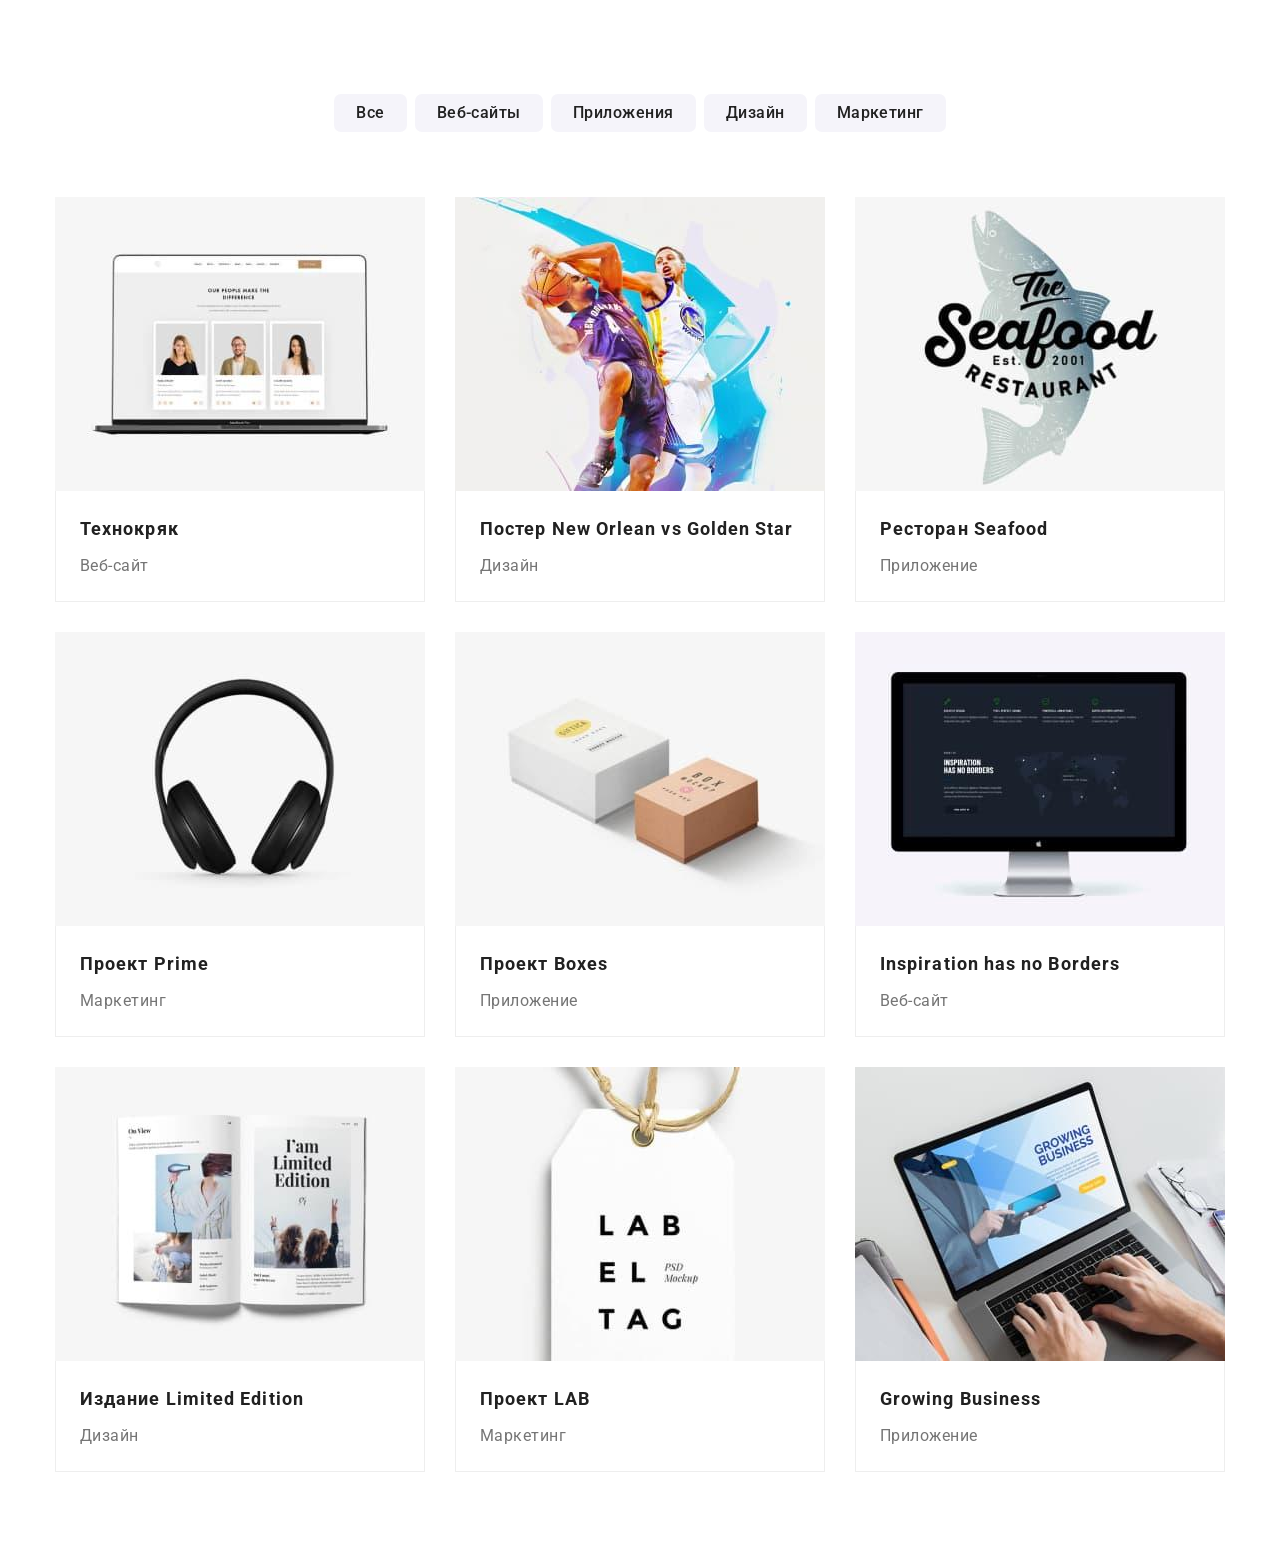
==== commit e4949f9b: "changes" ====
--- a/portfolio.html
+++ b/portfolio.html
@@ -46,7 +46,7 @@
     
     <main>
     <!--Секция 1-->
-    <section class="section">
+    <section class="section block">
         <div class="container">
         <h1 class="visually-hidden">Проекты</h1>
         
--- a/css/main.min.css
+++ b/css/main.min.css
@@ -1,2 +1,2 @@
-p,h1,h2,h3,h4,h5,h6{margin:0}ul{margin:0;padding:0;list-style:none}section,footer{display:none}.block{display:block}:root{--primary-text-color: rgba(33, 33, 33, 1);--secondary-text-color: rgba(117, 117, 117, 1);--accent-color: rgba(33, 150, 243, 1);--primary-white-color: rgba(255, 255, 255, 1);--footer-color: rgba(47, 48, 58, 1);--secondary-bgc: #f5f4fa}img{display:block;max-width:100%}body{background-color:var(--primary-white-color);color:var(--primary-text-color);font-family:Roboto, sans-serif}button{cursor:pointer}.visually-hidden{position:absolute;clip:rect(0 0 0 0);width:1px;height:1px;margin:-1px}.container{padding-left:15px;padding-right:15px;margin-left:auto;margin-right:auto}@media screen and (min-width: 480px){.container{width:480px}}@media screen and (min-width: 768px){.container{width:768px}}@media screen and (min-width: 1200px){.container{width:1200px}}.header{border-bottom:1px solid #ececec}.header__container{display:flex;justify-content:space-between;align-items:center}.logo{color:var(--primary-text-color);text-decoration:none;font-family:Raleway, sans-serif;font-size:26px;line-height:1.19;letter-spacing:0.03em}@media screen and (min-width: 768px){.header__button{display:none}}.site-nav__link{font-size:40px;line-height:calc(47 / 40);color:var(--primary-text-color);font-weight:500;letter-spacing:0.02em}@media screen and (min-width: 768px){.site-nav__link{font-size:14px;line-height:calc(16 / 14)}}.site-nav__link:hover,.site-nav__link:focus{color:var(--accent-color)}.site-nav__link--current{color:var(--accent-color)}.site-nav__link--current::after{content:"";position:absolute;display:block;width:100%;height:4px;bottom:-1px;background:#2196f3;border-radius:2px}@media screen and (min-width: 768px){.site-nav{display:flex;align-items:center}}.site-nav__item:not(:last-child){margin-right:50px}@media screen and (min-width: 768px){.auth-nav{margin-left:84px}}.auth-nav__link{padding-top:32px;padding-bottom:32px;text-decoration:none;color:var(--secondary-text-color);font-weight:500;font-size:14px;line-height:calc(16 / 14);letter-spacing:0.02em;transition:color 250ms cubic-bezier(0.4, 0, 0.2, 1)}.auth-nav__link:hover,.auth-nav__link:focus{color:var(--accent-color)}.auth-nav__icon{margin-right:10px;fill:currentColor}@media screen and (min-width: 768px){.messenger-nav{display:none}}.logo__part{text-decoration:none;font-family:"Raleway", sans-serif;font-weight:bold;font-size:26px;line-height:calc(31 / 26);letter-spacing:0.03em;color:var(--accent-color)}@media screen and (max-width: 767px){.mobile-menu{position:fixed;top:0;left:0;display:flex;flex-direction:column;justify-content:space-between;width:100%;height:100%;background-color:#fff;transform:translateX(100%);transition:transform 250ms linear;padding:48px 40px}.mobile-menu.is-open{transform:translateX(0)}}@media screen and (min-width: 768px){.mobile-menu{display:flex}}.section{padding-top:60px;padding-bottom:60px}@media screen and (min-width: 1200px){.section{padding-top:94px;padding-bottom:94px}}.section__title{font-weight:700;font-size:28px;line-height:calc(33 / 28);text-align:center;letter-spacing:0.03em;margin-bottom:30px}@media screen and (min-width: 1200px){.section__title{font-size:36px;line-height:calc(42 / 36);margin-bottom:50px}}.hero{margin-right:auto;margin-left:auto;padding:118px 0;background-color:var(--footer-color);background-image:linear-gradient(rgba(47,48,58,0.4), rgba(47,48,58,0.4)),url(../images/hero.jpg);background-repeat:no-repeat;background-position:center;background-size:cover;text-align:center}@media screen and (min-width: 1200px){.hero{padding:200px 0}}.hero__title{width:360px;margin-left:auto;margin-right:auto;color:var(--primary-white-color);font-weight:900;font-size:26px;line-height:1.62;text-align:center;letter-spacing:0.06em;text-transform:uppercase;margin-bottom:30px}@media screen and (min-width: 1200px){.hero__title{width:696px;font-size:44px;line-height:1.36}}.hero__button{color:var(--primary-white-color);background-color:#2196f3;font-weight:700;font-size:16px;line-height:1.87;letter-spacing:0.06em;width:200px;height:50px;box-shadow:0px 4px 4px rgba(0,0,0,0.15);border:transparent;border-radius:4px;transition:background-color 250ms cubic-bezier(0.4, 0, 0.2, 1)}.hero__button:hover,.hero__button:focus{background-color:#188ce8}@media screen and (min-width: 768px){.features{display:flex;flex-wrap:wrap;margin:-15px}}@media screen and (min-width: 768px){.features__item{margin:15px;flex-basis:calc((100% - 60px) / 2)}}@media screen and (min-width: 1200px){.features__item{flex-basis:calc((100% - 120px) / 4)}}@media screen and (max-width: 767px){.features__item:not(:last-child){margin-bottom:30px}}.features__box{display:flex;justify-content:center;align-items:center;height:120px;background-color:#f5f4fa;margin-bottom:30px}.features__title{font-weight:700;font-size:14px;line-height:calc(16 / 14);letter-spacing:0.03em;text-transform:uppercase;margin-bottom:10px}@media screen and (max-width: 767px){.features__title{text-align:center}}.features__description{color:var(--secondary-text-color);font-size:14px;line-height:1.71;letter-spacing:0.03em}.section__work{padding-top:0}.work{display:flex}.work__item{position:relative}.work__item:not(:last-child){margin-right:30px}.work__text{position:absolute;width:100%;height:70px;bottom:0;display:flex;justify-content:center;align-items:center;font-weight:bold;font-size:14px;line-height:16px;letter-spacing:0.03em;text-transform:uppercase;color:#ffffff;background:rgba(47,48,58,0.8)}@media screen and (min-width: 768px){.team{display:flex;flex-wrap:wrap;margin:-15px}}.team__item{background-color:#ffffff;box-shadow:0px 1px 3px rgba(0,0,0,0.12),0px 1px 1px rgba(0,0,0,0.14),0px 2px 1px rgba(0,0,0,0.2);border-radius:0px 0px 4px 4px}@media screen and (min-width: 768px){.team__item{margin:15px;flex-basis:calc((100% - 60px) / 2)}}@media screen and (min-width: 1200px){.team__item{flex-basis:calc((100% - 120px) / 4)}}@media screen and (max-width: 767px){.team__item:not(:last-child){margin-bottom:30px}}.section__other-background{background-color:#f5f4fa}.team__block{padding:30px 0}.team__title{font-weight:500;font-size:16px;line-height:19 / 16;text-align:center;letter-spacing:0.03em;color:var(--primary-text-color);margin-bottom:10px}.team__description{font-weight:normal;font-size:16px;line-height:calc(19 / 16);text-align:center;letter-spacing:0.03em;color:#757575;margin-bottom:16px}.team__socials{background-color:#fff;color:#afb1b8}.socials__item:not(:last-child){margin-right:10px}.socials{display:flex;justify-content:center}.socials__link{width:44px;height:44px;display:flex;justify-content:center;align-items:center;transition:background-color 250ms cubic-bezier(0.4, 0, 0.2, 1),color 250ms cubic-bezier(0.4, 0, 0.2, 1),border-radius 250ms cubic-bezier(0.4, 0, 0.2, 1)}.socials__link:hover,.socials__link:focus{background-color:#2196f3;color:#fff;border-radius:50%}.socials__icon{fill:currentColor}.clients{display:flex;flex-wrap:wrap;margin:-15px}.clients__item{height:92px;margin:15px;flex-basis:calc((100% - 60px) / 2)}@media screen and (min-width: 768px){.clients__item{flex-basis:calc((100% - 90px) / 3)}}@media screen and (min-width: 1200px){.clients__item{flex-basis:calc((100% - 180px) / 6)}}@media screen and (max-width: 767px){.clients__item:not(:last-child){margin-bottom:30px}}.clients__link{display:flex;justify-content:center;align-items:center;width:170px;height:92px;border:1px solid #afb1b8;box-sizing:border-box;border-radius:4px;fill:#afb1b8;transition:fill 250ms cubic-bezier(0.4, 0, 0.2, 1),border-color 250ms cubic-bezier(0.4, 0, 0.2, 1)}.clients__link:hover,.clients__link:focus{fill:#2196f3;border-color:var(--accent-color)}.clients__icon{color:currentColor}.filter{margin-bottom:50px;display:flex;justify-content:center}.filter__buttons{padding:6px 22px;font-family:inherit;font-weight:500;color:var(--primary-text-color);background-color:var(--secondary-bgc);font-size:16px;line-height:1.62;border:0px;border-radius:7px;letter-spacing:0.03em;color:#212121;display:flex;transition:background-color 250ms cubic-bezier(0.4, 0, 0.2, 1),color 250ms cubic-bezier(0.4, 0, 0.2, 1),box-shadow 250ms cubic-bezier(0.4, 0, 0.2, 1)}.filter__buttons:hover,.filter__buttons:focus{background-color:var(--accent-color);color:var(--secondary-bgc);box-shadow:0px 3px 1px rgba(0,0,0,0.1),0px 1px 2px rgba(0,0,0,0.08),0px 2px 2px rgba(0,0,0,0.12)}.filter__item:not(:last-child){margin-right:8px}.projects{display:flex;flex-wrap:wrap;margin-left:-30px;margin-bottom:-30px}.projects__item{width:calc((100% / 3) - 30px);margin-left:30px;margin-bottom:30px}.projects__link{display:block;text-decoration:none;transition:250ms cubic-bezier(0.4, 0, 0.2, 1)}.projects__block{position:relative;overflow:hidden}.projects__description{position:absolute;transform:translateY(100%);top:0;left:0;width:100%;height:100%;padding:63px 24px;font-size:18px;line-height:1.56;letter-spacing:0.03em;color:#ffffff;background-color:rgba(33,150,243,0.9);transition:transform 250ms cubic-bezier(0.4, 0, 0.2, 1)}.projects__link:hover .projects__description,.projects__link:focus .projects__description{transform:translateY(0);box-shadow:0px 1px 1px rgba(0,0,0,0.12),0px 4px 4px rgba(0,0,0,0.06),1px 4px 6px rgba(0,0,0,0.16)}.projects__card{padding:20px 24px;border-left:1px solid #eee;border-bottom:1px solid #eee;border-right:1px solid #eee}.projects__title{font-weight:bold;font-size:18px;line-height:calc(36 / 18);letter-spacing:0.06em;color:var(--primary-text-color);margin-bottom:4px}.projects__text{font-size:16px;line-height:1.87;letter-spacing:0.03em;color:#757575}.footer{background-color:var(--footer-color);padding:60px 0}.footer-container{display:flex;align-items:baseline}.footer-logo{text-decoration:none;font-family:"Raleway", sans-serif;font-weight:bold;font-size:26px;line-height:calc(31 / 26);letter-spacing:0.03em;color:var(--primary-white-color);text-decoration:none;display:block;margin-bottom:20px}.contacts{flex-grow:1}.join{margin-left:70px}.address{display:block}.address__item:not(:last-child){margin-bottom:9px}.address__main{font-style:normal;text-decoration:none;color:var(--primary-white-color);font-size:14px;line-height:1.71;letter-spacing:0.03em;transition:color 250ms cubic-bezier(0.4, 0, 0.2, 1)}.address__main:hover,.address__main:focus{color:var(--accent-color)}.address__secondary{font-style:normal;text-decoration:none;color:rgba(255,255,255,0.6);font-size:14px;line-height:1.71;letter-spacing:0.03em;transition:color 250ms cubic-bezier(0.4, 0, 0.2, 1)}.address__secondary:hover,.address__secondary:focus{color:var(--accent-color)}.address__thirdly{font-style:normal;text-decoration:none;color:rgba(255,255,255,0.6);font-size:14px;line-height:1.71;letter-spacing:0.03em;transition:color 250ms cubic-bezier(0.4, 0, 0.2, 1)}.address__thirdly:hover,.address__thirdly:focus{color:var(--accent-color)}.join__title{font-weight:bold;font-size:14px;line-height:calc(16 / 14);letter-spacing:0.03em;text-transform:uppercase;color:#ffffff;margin-bottom:20px}.join__list{display:flex;justify-content:center}.join__item:not(:last-child){margin-right:10px}.join__link{background-color:rgba(255,255,255,0.1);color:#fff;border-radius:50%}.join__icon{fill:currentColor}.email{margin-left:93px;width:570px}.email__title{font-weight:bold;font-size:14px;line-height:calc(16 / 14);letter-spacing:0.03em;text-transform:uppercase;color:var(--primary-white-color);margin-bottom:20px}.email__input{width:358px;height:50px;border:1px solid rgba(255,255,255,0.3);box-shadow:0px 4px 4px rgba(0,0,0,0.15);border-radius:4px;background-color:#2f303a;padding-left:16px;color:rgba(255,255,255,0.6)}.email-button{margin-left:8px;width:200px;height:50px;background-color:var(--accent-color);box-shadow:0px 4px 4px rgba(0,0,0,0.15);border-radius:4px;font-weight:bold;font-size:16px;line-height:1.87;display:inline-flex;justify-content:center;align-items:center;letter-spacing:0.06em;color:var(--secondary-bgc);border:transparent}.email-button__icon{margin-left:10px}.backdrop{position:fixed;top:0;left:0;width:100%;height:100%;background-color:rgba(0,0,0,0.2);opacity:1;transition:opacity 250ms cubic-bezier(0.4, 0, 0.2, 1)}.backdrop.is-hidden{visibility:visible;opacity:0;pointer-events:none}.backdrop.is-hidden .modal{transform:scale(0.6) translate(-50%, -50%)}.modal{position:absolute;top:50%;left:50%;width:528px;height:581px;background:#ffffff;box-shadow:0px 1px 3px rgba(0,0,0,0.12),0px 1px 1px rgba(0,0,0,0.14),0px 2px 1px rgba(0,0,0,0.2);border-radius:4px;transform:scale(1) translate(-50%, -50%);transition:250ms cubic-bezier(0.4, 0, 0.2, 1)}.modal-button{position:absolute;top:8px;right:8px;height:30px;background:#ffffff;border:1px solid rgba(0,0,0,0.1);border-radius:50%;border:transparent}.modal__icon-close{display:flex;justify-content:center;align-items:center;transition:fill 250ms cubic-bezier(0.4, 0, 0.2, 1)}.modal__icon-close:hover,.modal__icon-close:focus{fill:#2196f3}.modal__form{color:#212121;padding:40px}.modal__title{font-weight:bold;font-size:20px;line-height:calc(23 / 20);text-align:center;letter-spacing:0.03em;color:#212121;margin-bottom:12px}.modal__field{position:relative}.modal-field:not(:first-child){margin-top:10px}.modal__label{display:block;margin-bottom:4px;font-size:12px;line-height:calc(14 / 12);letter-spacing:0.01em;color:#757575}.modal__input{color:#212121;display:block;width:448px;height:40px;border:1px solid rgba(33,33,33,0.2);border-radius:4px;padding-left:32px;transition:border 250ms cubic-bezier(0.4, 0, 0.2, 1)}.modal__input:focus{outline-color:#2196f3}.modal__icon{fill:currentColor;position:absolute;display:flex;top:50%;left:12px;transition:fill 250ms cubic-bezier(0.4, 0, 0.2, 1)}.modal__input:focus+.modal__icon{fill:#2196f3}.modal__textarea{display:block;width:100%;height:120px;border:1px solid rgba(33,33,33,0.2);border-radius:4px;padding:12px 16px 12px 16px;resize:none;font-size:12px;line-height:calc(14 / 12);letter-spacing:0.01em;color:rgba(117,117,117,0.5);transition:outline-color 250ms cubic-bezier(0.4, 0, 0.2, 1)}.modal__textarea:focus{outline-color:#188ce8}.modal__checkbox{display:flex;justify-content:center;align-items:center;margin-top:20px;margin-bottom:30px}.modal__checkbox-label{display:flex;justify-content:center;align-items:center}.modal__checkbox-input{appearance:none;display:block;margin-right:8px}.modal__check-icon{display:block;width:16px;height:15px;margin-right:8px;border:2px solid #212121;border-radius:4px}.modal__checkbox-input:checked+.modal__check-icon{border-radius:2px;border:2px solid #2196f3;background-color:#2196f3;background-image:url(../images/icon-check.svg)}.modal__checkbox-text{font-size:14px;line-height:1.71;letter-spacing:0.03em;color:#757575}.modal__checkbox-link{font-size:14px;line-height:1.71;letter-spacing:0.03em;text-decoration-line:underline;color:#2196f3}.modal-send{display:flex;justify-content:center;align-items:center}.modal-send__button{border:transparent;display:flex;justify-content:center;text-align:center;align-items:center;width:200px;height:50px;background:#2196f3;box-shadow:0px 4px 4px rgba(0,0,0,0.15);border-radius:4px;font-weight:bold;font-size:16px;line-height:1.87;letter-spacing:0.06em;color:#ffffff;transition:background 250ms cubic-bezier(0.4, 0, 0.2, 1)}.modal-send__button:hover,.modal-send__button:focus{background:#188ce8;box-shadow:0px 4px 4px rgba(0,0,0,0.25)}
+p,h1,h2,h3,h4,h5,h6{margin:0}ul{margin:0;padding:0;list-style:none}header,section,footer{display:none}.block{display:block}:root{--primary-text-color: rgba(33, 33, 33, 1);--secondary-text-color: rgba(117, 117, 117, 1);--accent-color: rgba(33, 150, 243, 1);--primary-white-color: rgba(255, 255, 255, 1);--footer-color: rgba(47, 48, 58, 1);--secondary-bgc: #f5f4fa}img{display:block;max-width:100%}body{background-color:var(--primary-white-color);color:var(--primary-text-color);font-family:Roboto, sans-serif}button{cursor:pointer}.visually-hidden{position:absolute;clip:rect(0 0 0 0);width:1px;height:1px;margin:-1px}.container{padding-left:15px;padding-right:15px;margin-left:auto;margin-right:auto}@media screen and (min-width: 480px){.container{width:480px}}@media screen and (min-width: 768px){.container{width:768px}}@media screen and (min-width: 1200px){.container{width:1200px}}.header{position:relative;border-bottom:1px solid #ececec}.header__container{display:flex;justify-content:space-between;align-items:center}@media screen and (min-width: 1200px){.header__container{display:flex;align-items:center}}.logo{color:var(--primary-text-color);text-decoration:none;font-family:Raleway, sans-serif;font-size:26px;line-height:1.19;letter-spacing:0.03em}.header__button{display:inline-flex;margin:0;padding:0;border:0;background-color:transparent}@media screen and (min-width: 768px){.header__button{display:none}}.header__button .icon-cross{display:none}.header__button.is-open .icon-cross{display:block}.header__button.is-open .icon-menu{display:none}.site-nav__link{display:block;font-size:40px;line-height:calc(47 / 40);color:var(--primary-text-color);font-weight:500;letter-spacing:0.02em}@media screen and (min-width: 768px){.site-nav__link{display:block;position:relative;padding-top:32px;padding-bottom:32px;text-decoration:none;color:var(--primary-text-color);font-weight:500;font-size:14px;line-height:calc(16 / 14);letter-spacing:0.02em;transition:color 250ms cubic-bezier(0.4, 0, 0.2, 1)}.site-nav__link:hover,.site-nav__link:focus{color:var(--accent-color)}}.site-nav__link--current{color:var(--accent-color)}.site-nav__link--current::after{content:"";position:absolute;display:block;width:100%;height:4px;bottom:-1px;background:#2196f3;border-radius:2px}@media screen and (min-width: 768px){.site-nav{display:flex;align-items:center}}@media screen and (min-width: 1200px){.site-nav{display:flex;margin-left:92px}}.site-nav__item:not(:last-child){margin-right:50px}@media screen and (min-width: 768px){.auth-nav{margin-left:84px}}.auth-nav__link{padding-top:32px;padding-bottom:32px;text-decoration:none;color:var(--secondary-text-color);font-weight:500;font-size:14px;line-height:calc(16 / 14);letter-spacing:0.02em;transition:color 250ms cubic-bezier(0.4, 0, 0.2, 1)}.auth-nav__link:hover,.auth-nav__link:focus{color:var(--accent-color)}.auth-nav__icon{margin-right:10px;fill:currentColor}@media screen and (min-width: 768px){.messenger-nav{display:none}}.logo__part{text-decoration:none;font-family:"Raleway", sans-serif;font-weight:bold;font-size:26px;line-height:calc(31 / 26);letter-spacing:0.03em;color:var(--accent-color)}@media screen and (max-width: 767px){.mobile-menu{position:fixed;top:0;left:0;flex-direction:column;justify-content:space-between;width:100%;height:100%;background-color:#fff;transform:translateX(100%);transition:transform 250ms linear;padding:48px 40px}}@media screen and (min-width: 768px){.mobile-menu{display:flex;align-items:center}}.section{padding-top:60px;padding-bottom:60px}@media screen and (min-width: 1200px){.section{padding-top:94px;padding-bottom:94px}}.section__title{font-weight:700;font-size:28px;line-height:calc(33 / 28);text-align:center;letter-spacing:0.03em;margin-bottom:30px}@media screen and (min-width: 1200px){.section__title{font-size:36px;line-height:calc(42 / 36);margin-bottom:50px}}.hero{margin-right:auto;margin-left:auto;padding:118px 0;background-color:var(--footer-color);background-image:linear-gradient(rgba(47,48,58,0.4), rgba(47,48,58,0.4)),url(/images/hero/hero-480-1x.jpg);background-repeat:no-repeat;background-position:center;background-size:cover;text-align:center}@media screen and (min-device-pixel-ratio: 2), screen and (min-resolution: 192dpi), screen and (min-resolution: 2dppx){.hero{background-image:linear-gradient(rgba(47,48,58,0.4), rgba(47,48,58,0.4)),url(/images/hero/Hero-480-2x.jpg)}}@media screen and (min-width: 768px){.hero{background-image:linear-gradient(rgba(47,48,58,0.4), rgba(47,48,58,0.4)),url(/images/hero/hero-768-1x.jpg)}}@media screen and (min-width: 768px) and (min-device-pixel-ratio: 2), screen and (min-width: 768px) and (min-resolution: 192dpi), screen and (min-width: 768px) and (min-resolution: 2dppx){.hero{background-image:linear-gradient(rgba(47,48,58,0.4), rgba(47,48,58,0.4)),url(/images/hero/Hero-768-2x.jpg)}}@media screen and (min-width: 1200px){.hero{padding:200px 0;background-image:linear-gradient(rgba(47,48,58,0.4), rgba(47,48,58,0.4)),url(/images/hero/hero-1600-1x.jpg)}}@media screen and (min-width: 1200px) and (min-device-pixel-ratio: 2), screen and (min-width: 1200px) and (min-resolution: 192dpi), screen and (min-width: 1200px) and (min-resolution: 2dppx){.hero{background-image:linear-gradient(rgba(47,48,58,0.4), rgba(47,48,58,0.4)),url(/images/hero/Hero-1600-2x.jpg)}}.hero__title{width:360px;margin-left:auto;margin-right:auto;color:var(--primary-white-color);font-weight:900;font-size:26px;line-height:1.62;text-align:center;letter-spacing:0.06em;text-transform:uppercase;margin-bottom:30px}@media screen and (min-width: 1200px){.hero__title{width:696px;font-size:44px;line-height:1.36}}.hero__button{color:var(--primary-white-color);background-color:#2196f3;font-weight:700;font-size:16px;line-height:1.87;letter-spacing:0.06em;width:200px;height:50px;box-shadow:0px 4px 4px rgba(0,0,0,0.15);border:transparent;border-radius:4px;transition:background-color 250ms cubic-bezier(0.4, 0, 0.2, 1)}.hero__button:hover,.hero__button:focus{background-color:#188ce8}@media screen and (min-width: 768px){.features{display:flex;flex-wrap:wrap;margin:-15px}}@media screen and (min-width: 768px){.features__item{margin:15px;flex-basis:calc((100% - 60px) / 2)}}@media screen and (min-width: 1200px){.features__item{flex-basis:calc((100% - 120px) / 4)}}@media screen and (max-width: 767px){.features__item:not(:last-child){margin-bottom:30px}}.features__box{display:flex;justify-content:center;align-items:center;height:120px;background-color:#f5f4fa;margin-bottom:30px}.features__title{font-weight:700;font-size:14px;line-height:calc(16 / 14);letter-spacing:0.03em;text-transform:uppercase;margin-bottom:10px}@media screen and (max-width: 767px){.features__title{text-align:center}}.features__description{color:var(--secondary-text-color);font-size:14px;line-height:1.71;letter-spacing:0.03em}.section__work{padding-top:0}.work{display:flex}.work__item{position:relative}.work__item:not(:last-child){margin-right:30px}.work__text{position:absolute;width:100%;height:70px;bottom:0;display:flex;justify-content:center;align-items:center;font-weight:bold;font-size:14px;line-height:16px;letter-spacing:0.03em;text-transform:uppercase;color:#ffffff;background:rgba(47,48,58,0.8)}@media screen and (min-width: 768px){.team{display:flex;flex-wrap:wrap;margin:-15px}}.team__item{background-color:#ffffff;box-shadow:0px 1px 3px rgba(0,0,0,0.12),0px 1px 1px rgba(0,0,0,0.14),0px 2px 1px rgba(0,0,0,0.2);border-radius:0px 0px 4px 4px}@media screen and (min-width: 768px){.team__item{margin:15px;flex-basis:calc((100% - 60px) / 2)}}@media screen and (min-width: 1200px){.team__item{flex-basis:calc((100% - 120px) / 4)}}@media screen and (max-width: 767px){.team__item:not(:last-child){margin-bottom:30px}}.section__other-background{background-color:#f5f4fa}.team__block{padding:30px 0}.team__title{font-weight:500;font-size:16px;line-height:19 / 16;text-align:center;letter-spacing:0.03em;color:var(--primary-text-color);margin-bottom:10px}.team__description{font-weight:normal;font-size:16px;line-height:calc(19 / 16);text-align:center;letter-spacing:0.03em;color:#757575;margin-bottom:16px}.team__socials{background-color:#fff;color:#afb1b8}.socials__item:not(:last-child){margin-right:10px}.socials{display:flex;justify-content:center}.socials__link{width:44px;height:44px;display:flex;justify-content:center;align-items:center;transition:background-color 250ms cubic-bezier(0.4, 0, 0.2, 1),color 250ms cubic-bezier(0.4, 0, 0.2, 1),border-radius 250ms cubic-bezier(0.4, 0, 0.2, 1)}.socials__link:hover,.socials__link:focus{background-color:#2196f3;color:#fff;border-radius:50%}.socials__icon{fill:currentColor}.clients{display:flex;flex-wrap:wrap;margin:-15px}.clients__item{height:92px;margin:15px;flex-basis:calc((100% - 60px) / 2)}@media screen and (min-width: 768px){.clients__item{flex-basis:calc((100% - 90px) / 3)}}@media screen and (min-width: 1200px){.clients__item{flex-basis:calc((100% - 180px) / 6)}}@media screen and (max-width: 767px){.clients__item:not(:last-child){margin-bottom:30px}}.clients__link{display:flex;justify-content:center;align-items:center;width:170px;height:92px;border:1px solid #afb1b8;box-sizing:border-box;border-radius:4px;fill:#afb1b8;transition:fill 250ms cubic-bezier(0.4, 0, 0.2, 1),border-color 250ms cubic-bezier(0.4, 0, 0.2, 1)}.clients__link:hover,.clients__link:focus{fill:#2196f3;border-color:var(--accent-color)}.clients__icon{color:currentColor}.filter{display:flex;flex-wrap:wrap;margin-bottom:40px}@media screen and (min-width: 768px){.filter{margin-bottom:50px;display:flex;justify-content:center}}.filter__buttons{margin-bottom:15px;padding:6px 22px;font-family:inherit;font-weight:500;color:var(--primary-text-color);background-color:var(--secondary-bgc);font-size:16px;line-height:1.62;border:0px;border-radius:7px;letter-spacing:0.03em;color:#212121;display:flex;transition:background-color 250ms cubic-bezier(0.4, 0, 0.2, 1),color 250ms cubic-bezier(0.4, 0, 0.2, 1),box-shadow 250ms cubic-bezier(0.4, 0, 0.2, 1)}.filter__buttons:hover,.filter__buttons:focus{background-color:var(--accent-color);color:var(--secondary-bgc);box-shadow:0px 3px 1px rgba(0,0,0,0.1),0px 1px 2px rgba(0,0,0,0.08),0px 2px 2px rgba(0,0,0,0.12)}.filter__item:not(:last-child){margin-right:8px}@media screen and (min-width: 768px){.projects{display:flex;flex-wrap:wrap;margin:-15px}}@media screen and (min-width: 768px){.projects__item{margin:15px;flex-basis:calc((100% - 60px) / 2)}}@media screen and (min-width: 1200px){.projects__item{flex-basis:calc((100% - 90px) / 3)}}@media screen and (max-width: 767px){.projects__item:not(:last-child){margin-bottom:30px}}.projects__link{display:block;text-decoration:none;transition:250ms cubic-bezier(0.4, 0, 0.2, 1)}@media screen and (min-width: 768px){.projects__link{display:flex;flex-direction:column;height:100%}}.projects__block{position:relative;overflow:hidden}.projects__description{position:absolute;transform:translateY(100%);top:0;left:0;width:100%;height:100%;padding:63px 24px;font-size:18px;line-height:1.56;letter-spacing:0.03em;color:#ffffff;background-color:rgba(33,150,243,0.9);transition:transform 250ms cubic-bezier(0.4, 0, 0.2, 1)}.projects__link:hover .projects__description,.projects__link:focus .projects__description{transform:translateY(0);box-shadow:0px 1px 1px rgba(0,0,0,0.12),0px 4px 4px rgba(0,0,0,0.06),1px 4px 6px rgba(0,0,0,0.16)}.projects__card{flex-grow:1;padding:20px 24px;border-left:1px solid #eee;border-bottom:1px solid #eee;border-right:1px solid #eee}.projects__title{font-weight:bold;font-size:18px;line-height:calc(36 / 18);letter-spacing:0.06em;color:var(--primary-text-color);margin-bottom:4px}.projects__text{font-size:16px;line-height:1.87;letter-spacing:0.03em;color:#757575}.footer{background-color:var(--footer-color);padding:60px 0}.footer-container{display:flex;align-items:baseline}.footer-logo{text-decoration:none;font-family:"Raleway", sans-serif;font-weight:bold;font-size:26px;line-height:calc(31 / 26);letter-spacing:0.03em;color:var(--primary-white-color);text-decoration:none;display:block;margin-bottom:20px}.contacts{flex-grow:1}.join{margin-left:70px}.address{display:block}.address__item:not(:last-child){margin-bottom:9px}.address__main{font-style:normal;text-decoration:none;color:var(--primary-white-color);font-size:14px;line-height:1.71;letter-spacing:0.03em;transition:color 250ms cubic-bezier(0.4, 0, 0.2, 1)}.address__main:hover,.address__main:focus{color:var(--accent-color)}.address__secondary{font-style:normal;text-decoration:none;color:rgba(255,255,255,0.6);font-size:14px;line-height:1.71;letter-spacing:0.03em;transition:color 250ms cubic-bezier(0.4, 0, 0.2, 1)}.address__secondary:hover,.address__secondary:focus{color:var(--accent-color)}.address__thirdly{font-style:normal;text-decoration:none;color:rgba(255,255,255,0.6);font-size:14px;line-height:1.71;letter-spacing:0.03em;transition:color 250ms cubic-bezier(0.4, 0, 0.2, 1)}.address__thirdly:hover,.address__thirdly:focus{color:var(--accent-color)}.join__title{font-weight:bold;font-size:14px;line-height:calc(16 / 14);letter-spacing:0.03em;text-transform:uppercase;color:#ffffff;margin-bottom:20px}.join__list{display:flex;justify-content:center}.join__item:not(:last-child){margin-right:10px}.join__link{background-color:rgba(255,255,255,0.1);color:#fff;border-radius:50%}.join__icon{fill:currentColor}.email{margin-left:93px;width:570px}.email__title{font-weight:bold;font-size:14px;line-height:calc(16 / 14);letter-spacing:0.03em;text-transform:uppercase;color:var(--primary-white-color);margin-bottom:20px}.email__input{width:358px;height:50px;border:1px solid rgba(255,255,255,0.3);box-shadow:0px 4px 4px rgba(0,0,0,0.15);border-radius:4px;background-color:#2f303a;padding-left:16px;color:rgba(255,255,255,0.6)}.email-button{margin-left:8px;width:200px;height:50px;background-color:var(--accent-color);box-shadow:0px 4px 4px rgba(0,0,0,0.15);border-radius:4px;font-weight:bold;font-size:16px;line-height:1.87;display:inline-flex;justify-content:center;align-items:center;letter-spacing:0.06em;color:var(--secondary-bgc);border:transparent}.email-button__icon{margin-left:10px}.backdrop{position:fixed;top:0;left:0;width:100%;height:100%;background-color:rgba(0,0,0,0.2);opacity:1;transition:opacity 250ms cubic-bezier(0.4, 0, 0.2, 1)}.backdrop.is-hidden{visibility:visible;opacity:0;pointer-events:none}.backdrop.is-hidden .modal{transform:scale(0.6) translate(-50%, -50%)}.modal{position:absolute;top:50%;left:50%;width:528px;height:581px;background:#ffffff;box-shadow:0px 1px 3px rgba(0,0,0,0.12),0px 1px 1px rgba(0,0,0,0.14),0px 2px 1px rgba(0,0,0,0.2);border-radius:4px;transform:scale(1) translate(-50%, -50%);transition:250ms cubic-bezier(0.4, 0, 0.2, 1)}.modal-button{position:absolute;top:8px;right:8px;height:30px;background:#ffffff;border:1px solid rgba(0,0,0,0.1);border-radius:50%;border:transparent}.modal__icon-close{display:flex;justify-content:center;align-items:center;transition:fill 250ms cubic-bezier(0.4, 0, 0.2, 1)}.modal__icon-close:hover,.modal__icon-close:focus{fill:#2196f3}.modal__form{color:#212121;padding:40px}.modal__title{font-weight:bold;font-size:20px;line-height:calc(23 / 20);text-align:center;letter-spacing:0.03em;color:#212121;margin-bottom:12px}.modal__field{position:relative}.modal-field:not(:first-child){margin-top:10px}.modal__label{display:block;margin-bottom:4px;font-size:12px;line-height:calc(14 / 12);letter-spacing:0.01em;color:#757575}.modal__input{color:#212121;display:block;width:448px;height:40px;border:1px solid rgba(33,33,33,0.2);border-radius:4px;padding-left:32px;transition:border 250ms cubic-bezier(0.4, 0, 0.2, 1)}.modal__input:focus{outline-color:#2196f3}.modal__icon{fill:currentColor;position:absolute;display:flex;top:50%;left:12px;transition:fill 250ms cubic-bezier(0.4, 0, 0.2, 1)}.modal__input:focus+.modal__icon{fill:#2196f3}.modal__textarea{display:block;width:100%;height:120px;border:1px solid rgba(33,33,33,0.2);border-radius:4px;padding:12px 16px 12px 16px;resize:none;font-size:12px;line-height:calc(14 / 12);letter-spacing:0.01em;color:rgba(117,117,117,0.5);transition:outline-color 250ms cubic-bezier(0.4, 0, 0.2, 1)}.modal__textarea:focus{outline-color:#188ce8}.modal__checkbox{display:flex;justify-content:center;align-items:center;margin-top:20px;margin-bottom:30px}.modal__checkbox-label{display:flex;justify-content:center;align-items:center}.modal__checkbox-input{appearance:none;display:block;margin-right:8px}.modal__check-icon{display:block;width:16px;height:15px;margin-right:8px;border:2px solid #212121;border-radius:4px}.modal__checkbox-input:checked+.modal__check-icon{border-radius:2px;border:2px solid #2196f3;background-color:#2196f3;background-image:url(../images/icon-check.svg)}.modal__checkbox-text{font-size:14px;line-height:1.71;letter-spacing:0.03em;color:#757575}.modal__checkbox-link{font-size:14px;line-height:1.71;letter-spacing:0.03em;text-decoration-line:underline;color:#2196f3}.modal-send{display:flex;justify-content:center;align-items:center}.modal-send__button{border:transparent;display:flex;justify-content:center;text-align:center;align-items:center;width:200px;height:50px;background:#2196f3;box-shadow:0px 4px 4px rgba(0,0,0,0.15);border-radius:4px;font-weight:bold;font-size:16px;line-height:1.87;letter-spacing:0.06em;color:#ffffff;transition:background 250ms cubic-bezier(0.4, 0, 0.2, 1)}.modal-send__button:hover,.modal-send__button:focus{background:#188ce8;box-shadow:0px 4px 4px rgba(0,0,0,0.25)}
 /*# sourceMappingURL=main.min.css.map */
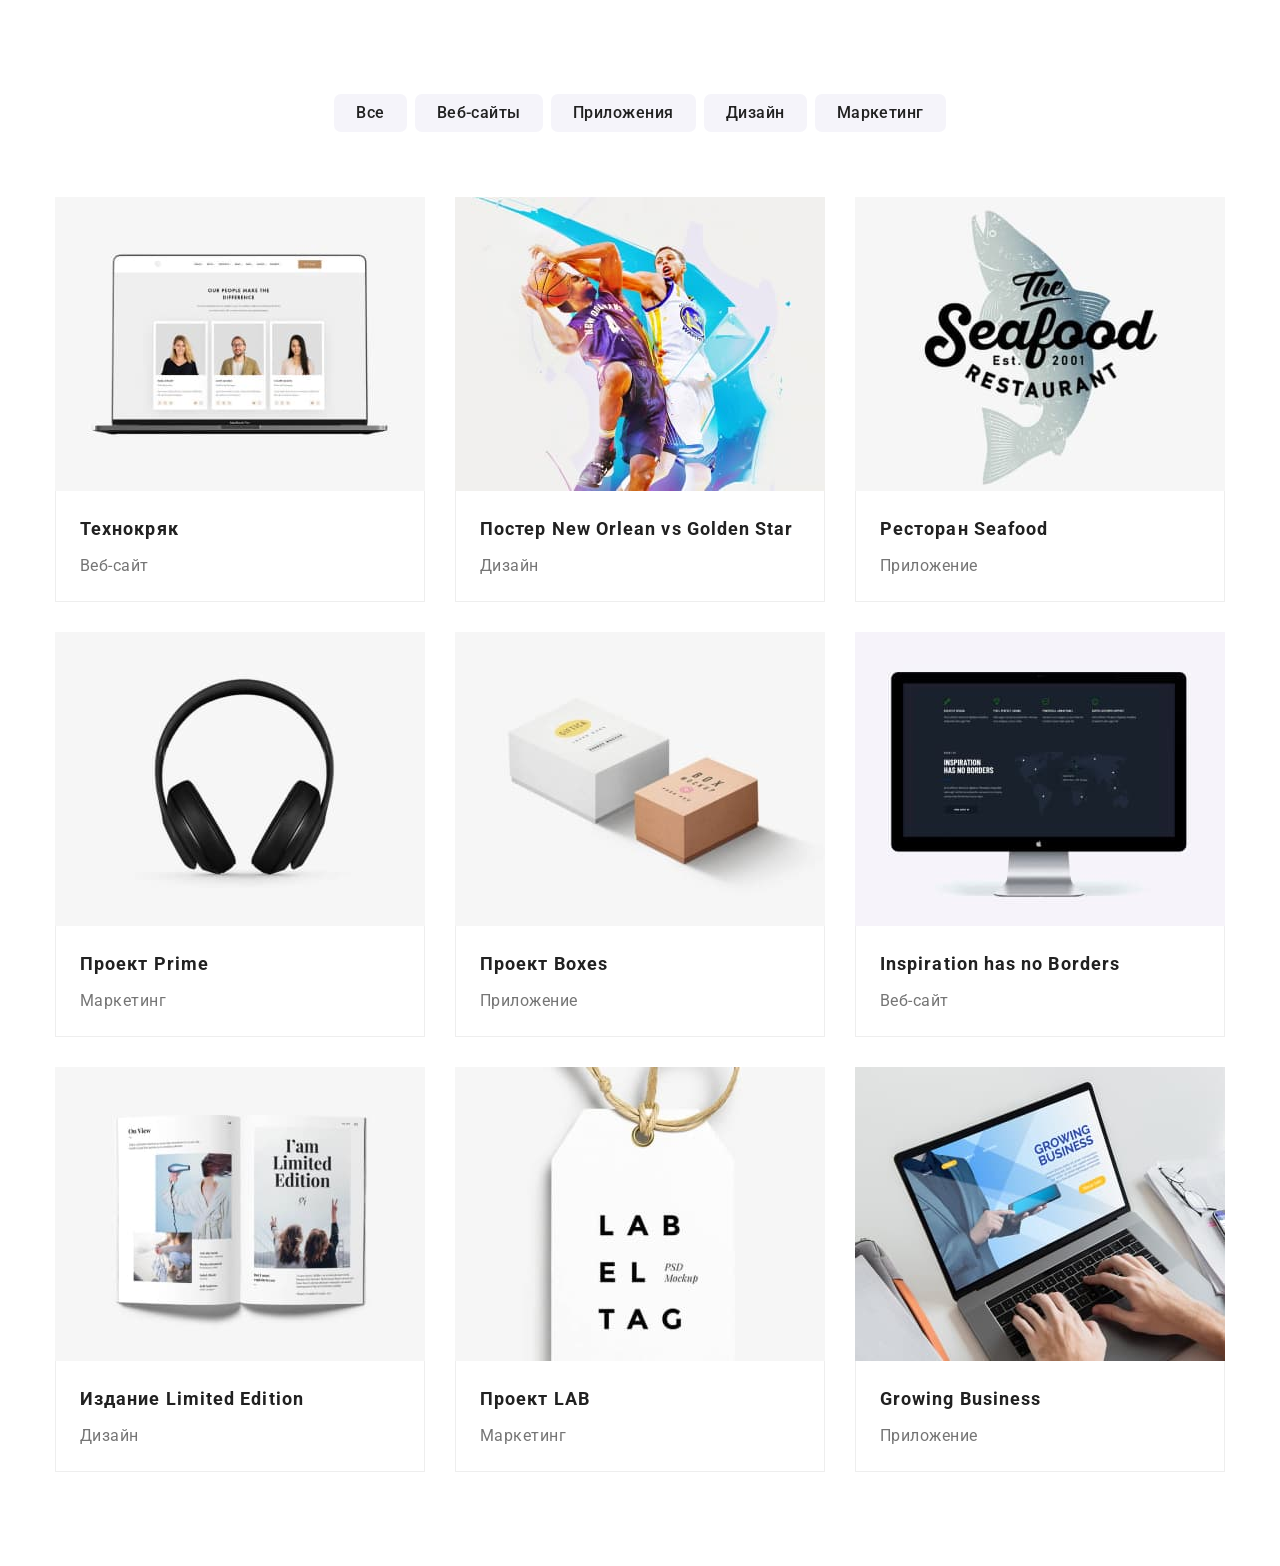
==== commit 714053a6: "25.03.14:00" ====
--- a/portfolio.html
+++ b/portfolio.html
@@ -63,7 +63,18 @@
             <li class="projects__item">
                 <a class="projects__link" href="">
                 <div class="projects__block">
-                <img src="./images-2/image1.jpg" alt="Проект 1" width="370">
+                <picture>
+                    <source srcset="./images/projects/prj-desk-1-1x.jpg 1x,
+                    ./images/projects/prj-desk-1-2x.jpg 2x
+                    " media="(min-width: 1200px)" />
+                    <source srcset="./images/projects/prj-tab-1-1x.jpg 1x,
+                    ./images/projects/prj-tab-1-2x.jpg 2x
+                    " media="(min-width: 768px)" />
+                    <source srcset="./images/projects/prj-mob-1-1x.jpg 1x,
+                    ./images/projects/prj-mob-1-2x.jpg 2x
+                    " media="(min-width: 320px)" />
+                    <img class="team__img" src="./images/projects/prj-mob-1-1x.jpg" alt="проект 1">
+                </picture>
                 <p class="projects__description">Технокряк это современная площадка распространения коронавируса. Компании используют эту платформу для цифрового
                 шпионажа и атак на защищённые сервера конкурентов.</p>
                 </div>
@@ -76,7 +87,18 @@
             <li class="projects__item">
                 <a class="projects__link" href="">
                 <div class="projects__block">
-                <img  src="./images-2/image2.jpg" alt="Проект 2" width="370">
+                <picture>
+                    <source srcset="./images/projects/prj-desk-2-1x.jpg 1x,
+                                    ./images/projects/prj-desk-2-2x.jpg 2x
+                                    " media="(min-width: 1200px)" />
+                    <source srcset="./images/projects/prj-tab-2-1x.jpg 1x,
+                                    ./images/projects/prj-tab-2-2x.jpg 2x
+                                    " media="(min-width: 768px)" />
+                    <source srcset="./images/projects/prj-mob-2-1x.jpg 1x,
+                                    ./images/projects/prj-mob-2-2x.jpg 2x
+                                    " media="(min-width: 320px)" />
+                    <img class="team__img" src="./images/projects/prj-mob-2-1x.jpg" alt="проект 2">
+                </picture>
                 <p class="projects__description">Технокряк это современная площадка распространения коронавируса. Компании используют эту
                     платформу для цифрового
                     шпионажа и атак на защищённые сервера конкурентов.</p>
@@ -90,7 +112,18 @@
             <li class="projects__item">
                 <a class="projects__link" href="">
                 <div class="projects__block">
-                <img src="./images-2/image3.jpg" alt="Проект 3" width="370">
+                <picture>
+                    <source srcset="./images/projects/prj-desk-3-1x.jpg 1x,
+                                    ./images/projects/prj-desk-3-2x.jpg 2x
+                                    " media="(min-width: 1200px)" />
+                    <source srcset="./images/projects/prj-tab-3-1x.jpg 1x,
+                                    ./images/projects/prj-tab-3-2x.jpg 2x
+                                    " media="(min-width: 768px)" />
+                    <source srcset="./images/projects/prj-mob-3-1x.jpg 1x,
+                                    ./images/projects/prj-mob-3-2x.jpg 2x
+                                    " media="(min-width: 320px)" />
+                    <img class="team__img" src="./images/projects/prj-mob-3-1x.jpg" alt="проект 3">
+                </picture>
                 <p class="projects__description">Технокряк это современная площадка распространения коронавируса. Компании используют эту
                     платформу для цифрового
                     шпионажа и атак на защищённые сервера конкурентов.</p>
@@ -104,7 +137,19 @@
             <li class="projects__item">
                 <a class="projects__link" href="">
                 <div class="projects__block">
-                <img src="./images-2/image4.jpg" alt="Проект 4" width="370">
+                <picture>
+                    <source srcset="./images/projects/prj-desk-4-1x.jpg 1x,
+                                    ./images/projects/prj-desk-4-2x.jpg 2x
+                                    " media="(min-width: 1200px)" />
+                    <source srcset="./images/projects/prj-tab-4-1x.jpg 1x,
+                                    ./images/projects/prj-tab-4-2x.jpg 2x
+                                    " media="(min-width: 768px)" />
+                    <source srcset="./images/projects/prj-mob-4-1x.jpg 1x,
+                                    ./images/projects/prj-mob-4-2x.jpg 2x
+                                    " media="(min-width: 320px)" />
+                    <img class="team__img" src="./images/projects/prj-mob-4-1x.jpg" alt="проект 4">
+                </picture>
+            
                 <p class="projects__description">Технокряк это современная площадка распространения коронавируса. Компании используют эту
                     платформу для цифрового
                     шпионажа и атак на защищённые сервера конкурентов.</p>
@@ -118,7 +163,18 @@
             <li class="projects__item">
                 <a class="projects__link" href="">
                 <div class="projects__block">
-                <img src="./images-2/image5.jpg" alt="Проект 5" width="370">
+                    <picture>
+                        <source srcset="./images/projects/prj-desk-5-1x.jpg 1x,
+                                        ./images/projects/prj-desk-5-2x.jpg 2x
+                                        " media="(min-width: 1200px)" />
+                        <source srcset="./images/projects/prj-tab-5-1x.jpg 1x,
+                                        ./images/projects/prj-tab-5-2x.jpg 2x
+                                        " media="(min-width: 768px)" />
+                        <source srcset="./images/projects/prj-mob-5-1x.jpg 1x,
+                                        ./images/projects/prj-mob-5-2x.jpg 2x
+                                        " media="(min-width: 320px)" />
+                        <img class="team__img" src="./images/projects/prj-mob-5-1x.jpg" alt="проект 5">
+                    </picture>
                 <p class="projects__description">Технокряк это современная площадка распространения коронавируса. Компании используют эту
                     платформу для цифрового
                     шпионажа и атак на защищённые сервера конкурентов.</p>
@@ -132,7 +188,18 @@
             <li class="projects__item">
                 <a class="projects__link" href="">
                 <div class="projects__block">
-                <img src="./images-2/image6.jpg" alt="Проект 6" width="370">
+                <picture>
+                    <source srcset="./images/projects/prj-desk-6-1x.jpg 1x,
+                                    ./images/projects/prj-desk-6-2x.jpg 2x
+                                    " media="(min-width: 1200px)" />
+                    <source srcset="./images/projects/prj-tab-6-1x.jpg 1x,
+                                    ./images/projects/prj-tab-6-2x.jpg 2x
+                                    " media="(min-width: 768px)" />
+                    <source srcset="./images/projects/prj-mob-6-1x.jpg 1x,
+                                    ./images/projects/prj-mob-6-2x.jpg 2x
+                                    " media="(min-width: 320px)" />
+                    <img class="team__img" src="./images/projects/prj-mob-6-1x.jpg" alt="проект 6">
+                </picture>
                 <p class="projects__description">Технокряк это современная площадка распространения коронавируса. Компании используют эту
                     платформу для цифрового
                     шпионажа и атак на защищённые сервера конкурентов.</p>
@@ -146,7 +213,18 @@
             <li class="projects__item">
                 <a class="projects__link" href="">
                 <div class="projects__block">
-                <img src="./images-2/image7.jpg" alt="Проект 7" width="370">
+                <picture>
+                    <source srcset="./images/projects/prj-desk-7-1x.jpg 1x,
+                                    ./images/projects/prj-desk-7-2x.jpg 2x
+                                    " media="(min-width: 1200px)" />
+                    <source srcset="./images/projects/prj-tab-7-1x.jpg 1x,
+                                    ./images/projects/prj-tab-7-2x.jpg 2x
+                                    " media="(min-width: 768px)" />
+                    <source srcset="./images/projects/prj-mob-7-1x.jpg 1x,
+                                    ./images/projects/prj-mob-7-2x.jpg 2x
+                                    " media="(min-width: 320px)" />
+                    <img class="team__img" src="./images/projects/prj-mob-7-1x.jpg" alt="проект 7">
+                </picture>
                 <p class="projects__description">Технокряк это современная площадка распространения коронавируса. Компании используют эту
                     платформу для цифрового
                     шпионажа и атак на защищённые сервера конкурентов.</p>
@@ -160,7 +238,18 @@
             <li class="projects__item">
                 <a class="projects__link" href="">
                 <div class="projects__block">
-                <img  src="./images-2/image8.jpg" alt="Проект 8" width="370">
+                <picture>
+                    <source srcset="./images/projects/prj-desk-8-1x.jpg 1x,
+                                    ./images/projects/prj-desk-8-2x.jpg 2x
+                                    " media="(min-width: 1200px)" />
+                    <source srcset="./images/projects/prj-tab-8-1x.jpg 1x,
+                                    ./images/projects/prj-tab-8-2x.jpg 2x
+                                    " media="(min-width: 768px)" />
+                    <source srcset="./images/projects/prj-mob-8-1x.jpg 1x,
+                                    ./images/projects/prj-mob-8-2x.jpg 2x
+                                    " media="(min-width: 320px)" />
+                    <img class="team__img" src="./images/projects/prj-mob-8-1x.jpg" alt="проект 8">
+                </picture>
                 <p class="projects__description">Технокряк это современная площадка распространения коронавируса. Компании используют эту
                     платформу для цифрового
                     шпионажа и атак на защищённые сервера конкурентов.</p>
@@ -174,7 +263,18 @@
             <li class="projects__item">
                 <a class="projects__link" href="">
                 <div class="projects__block">
-                <img src="./images-2/image9.jpg" alt="Проект 9" width="370">
+                <picture>
+                    <source srcset="./images/projects/prj-desk-9-1x.jpg 1x,
+                                    ./images/projects/prj-desk-9-2x.jpg 2x
+                                    " media="(min-width: 1200px)" />
+                    <source srcset="./images/projects/prj-tab-9-1x.jpg 1x,
+                                    ./images/projects/prj-tab-9-2x.jpg 2x
+                                    " media="(min-width: 768px)" />
+                    <source srcset="./images/projects/prj-mob-9-1x.jpg 1x,
+                                    ./images/projects/prj-mob-9-2x.jpg 2x
+                                    " media="(min-width: 320px)" />
+                    <img class="team__img" src="./images/projects/prj-mob-9-1x.jpg" alt="проект 9">
+                </picture>
                 <p class="projects__description">Технокряк это современная площадка распространения коронавируса. Компании используют эту
                     платформу для цифрового
                     шпионажа и атак на защищённые сервера конкурентов.</p>
--- a/css/main.min.css
+++ b/css/main.min.css
@@ -1,2 +1,2 @@
-p,h1,h2,h3,h4,h5,h6{margin:0}ul{margin:0;padding:0;list-style:none}header,section,footer{display:none}.block{display:block}:root{--primary-text-color: rgba(33, 33, 33, 1);--secondary-text-color: rgba(117, 117, 117, 1);--accent-color: rgba(33, 150, 243, 1);--primary-white-color: rgba(255, 255, 255, 1);--footer-color: rgba(47, 48, 58, 1);--secondary-bgc: #f5f4fa}img{display:block;max-width:100%}body{background-color:var(--primary-white-color);color:var(--primary-text-color);font-family:Roboto, sans-serif}button{cursor:pointer}.visually-hidden{position:absolute;clip:rect(0 0 0 0);width:1px;height:1px;margin:-1px}.container{padding-left:15px;padding-right:15px;margin-left:auto;margin-right:auto}@media screen and (min-width: 480px){.container{width:480px}}@media screen and (min-width: 768px){.container{width:768px}}@media screen and (min-width: 1200px){.container{width:1200px}}.header{position:relative;border-bottom:1px solid #ececec}.header__container{display:flex;justify-content:space-between;align-items:center}@media screen and (min-width: 1200px){.header__container{display:flex;align-items:center}}.logo{color:var(--primary-text-color);text-decoration:none;font-family:Raleway, sans-serif;font-size:26px;line-height:1.19;letter-spacing:0.03em}.header__button{display:inline-flex;margin:0;padding:0;border:0;background-color:transparent}@media screen and (min-width: 768px){.header__button{display:none}}.header__button .icon-cross{display:none}.header__button.is-open .icon-cross{display:block}.header__button.is-open .icon-menu{display:none}.site-nav__link{display:block;font-size:40px;line-height:calc(47 / 40);color:var(--primary-text-color);font-weight:500;letter-spacing:0.02em}@media screen and (min-width: 768px){.site-nav__link{display:block;position:relative;padding-top:32px;padding-bottom:32px;text-decoration:none;color:var(--primary-text-color);font-weight:500;font-size:14px;line-height:calc(16 / 14);letter-spacing:0.02em;transition:color 250ms cubic-bezier(0.4, 0, 0.2, 1)}.site-nav__link:hover,.site-nav__link:focus{color:var(--accent-color)}}.site-nav__link--current{color:var(--accent-color)}.site-nav__link--current::after{content:"";position:absolute;display:block;width:100%;height:4px;bottom:-1px;background:#2196f3;border-radius:2px}@media screen and (min-width: 768px){.site-nav{display:flex;align-items:center}}@media screen and (min-width: 1200px){.site-nav{display:flex;margin-left:92px}}.site-nav__item:not(:last-child){margin-right:50px}@media screen and (min-width: 768px){.auth-nav{margin-left:84px}}.auth-nav__link{padding-top:32px;padding-bottom:32px;text-decoration:none;color:var(--secondary-text-color);font-weight:500;font-size:14px;line-height:calc(16 / 14);letter-spacing:0.02em;transition:color 250ms cubic-bezier(0.4, 0, 0.2, 1)}.auth-nav__link:hover,.auth-nav__link:focus{color:var(--accent-color)}.auth-nav__icon{margin-right:10px;fill:currentColor}@media screen and (min-width: 768px){.messenger-nav{display:none}}.logo__part{text-decoration:none;font-family:"Raleway", sans-serif;font-weight:bold;font-size:26px;line-height:calc(31 / 26);letter-spacing:0.03em;color:var(--accent-color)}@media screen and (max-width: 767px){.mobile-menu{position:fixed;top:0;left:0;flex-direction:column;justify-content:space-between;width:100%;height:100%;background-color:#fff;transform:translateX(100%);transition:transform 250ms linear;padding:48px 40px}}@media screen and (min-width: 768px){.mobile-menu{display:flex;align-items:center}}.section{padding-top:60px;padding-bottom:60px}@media screen and (min-width: 1200px){.section{padding-top:94px;padding-bottom:94px}}.section__title{font-weight:700;font-size:28px;line-height:calc(33 / 28);text-align:center;letter-spacing:0.03em;margin-bottom:30px}@media screen and (min-width: 1200px){.section__title{font-size:36px;line-height:calc(42 / 36);margin-bottom:50px}}.hero{margin-right:auto;margin-left:auto;padding:118px 0;background-color:var(--footer-color);background-image:linear-gradient(rgba(47,48,58,0.4), rgba(47,48,58,0.4)),url(/images/hero/hero-480-1x.jpg);background-repeat:no-repeat;background-position:center;background-size:cover;text-align:center}@media screen and (min-device-pixel-ratio: 2), screen and (min-resolution: 192dpi), screen and (min-resolution: 2dppx){.hero{background-image:linear-gradient(rgba(47,48,58,0.4), rgba(47,48,58,0.4)),url(/images/hero/Hero-480-2x.jpg)}}@media screen and (min-width: 768px){.hero{background-image:linear-gradient(rgba(47,48,58,0.4), rgba(47,48,58,0.4)),url(/images/hero/hero-768-1x.jpg)}}@media screen and (min-width: 768px) and (min-device-pixel-ratio: 2), screen and (min-width: 768px) and (min-resolution: 192dpi), screen and (min-width: 768px) and (min-resolution: 2dppx){.hero{background-image:linear-gradient(rgba(47,48,58,0.4), rgba(47,48,58,0.4)),url(/images/hero/Hero-768-2x.jpg)}}@media screen and (min-width: 1200px){.hero{padding:200px 0;background-image:linear-gradient(rgba(47,48,58,0.4), rgba(47,48,58,0.4)),url(/images/hero/hero-1600-1x.jpg)}}@media screen and (min-width: 1200px) and (min-device-pixel-ratio: 2), screen and (min-width: 1200px) and (min-resolution: 192dpi), screen and (min-width: 1200px) and (min-resolution: 2dppx){.hero{background-image:linear-gradient(rgba(47,48,58,0.4), rgba(47,48,58,0.4)),url(/images/hero/Hero-1600-2x.jpg)}}.hero__title{width:360px;margin-left:auto;margin-right:auto;color:var(--primary-white-color);font-weight:900;font-size:26px;line-height:1.62;text-align:center;letter-spacing:0.06em;text-transform:uppercase;margin-bottom:30px}@media screen and (min-width: 1200px){.hero__title{width:696px;font-size:44px;line-height:1.36}}.hero__button{color:var(--primary-white-color);background-color:#2196f3;font-weight:700;font-size:16px;line-height:1.87;letter-spacing:0.06em;width:200px;height:50px;box-shadow:0px 4px 4px rgba(0,0,0,0.15);border:transparent;border-radius:4px;transition:background-color 250ms cubic-bezier(0.4, 0, 0.2, 1)}.hero__button:hover,.hero__button:focus{background-color:#188ce8}@media screen and (min-width: 768px){.features{display:flex;flex-wrap:wrap;margin:-15px}}@media screen and (min-width: 768px){.features__item{margin:15px;flex-basis:calc((100% - 60px) / 2)}}@media screen and (min-width: 1200px){.features__item{flex-basis:calc((100% - 120px) / 4)}}@media screen and (max-width: 767px){.features__item:not(:last-child){margin-bottom:30px}}.features__box{display:flex;justify-content:center;align-items:center;height:120px;background-color:#f5f4fa;margin-bottom:30px}.features__title{font-weight:700;font-size:14px;line-height:calc(16 / 14);letter-spacing:0.03em;text-transform:uppercase;margin-bottom:10px}@media screen and (max-width: 767px){.features__title{text-align:center}}.features__description{color:var(--secondary-text-color);font-size:14px;line-height:1.71;letter-spacing:0.03em}.section__work{padding-top:0}.work{display:flex}.work__item{position:relative}.work__item:not(:last-child){margin-right:30px}.work__text{position:absolute;width:100%;height:70px;bottom:0;display:flex;justify-content:center;align-items:center;font-weight:bold;font-size:14px;line-height:16px;letter-spacing:0.03em;text-transform:uppercase;color:#ffffff;background:rgba(47,48,58,0.8)}@media screen and (min-width: 768px){.team{display:flex;flex-wrap:wrap;margin:-15px}}.team__item{background-color:#ffffff;box-shadow:0px 1px 3px rgba(0,0,0,0.12),0px 1px 1px rgba(0,0,0,0.14),0px 2px 1px rgba(0,0,0,0.2);border-radius:0px 0px 4px 4px}@media screen and (min-width: 768px){.team__item{margin:15px;flex-basis:calc((100% - 60px) / 2)}}@media screen and (min-width: 1200px){.team__item{flex-basis:calc((100% - 120px) / 4)}}@media screen and (max-width: 767px){.team__item:not(:last-child){margin-bottom:30px}}.section__other-background{background-color:#f5f4fa}.team__block{padding:30px 0}.team__title{font-weight:500;font-size:16px;line-height:19 / 16;text-align:center;letter-spacing:0.03em;color:var(--primary-text-color);margin-bottom:10px}.team__description{font-weight:normal;font-size:16px;line-height:calc(19 / 16);text-align:center;letter-spacing:0.03em;color:#757575;margin-bottom:16px}.team__socials{background-color:#fff;color:#afb1b8}.socials__item:not(:last-child){margin-right:10px}.socials{display:flex;justify-content:center}.socials__link{width:44px;height:44px;display:flex;justify-content:center;align-items:center;transition:background-color 250ms cubic-bezier(0.4, 0, 0.2, 1),color 250ms cubic-bezier(0.4, 0, 0.2, 1),border-radius 250ms cubic-bezier(0.4, 0, 0.2, 1)}.socials__link:hover,.socials__link:focus{background-color:#2196f3;color:#fff;border-radius:50%}.socials__icon{fill:currentColor}.clients{display:flex;flex-wrap:wrap;margin:-15px}.clients__item{height:92px;margin:15px;flex-basis:calc((100% - 60px) / 2)}@media screen and (min-width: 768px){.clients__item{flex-basis:calc((100% - 90px) / 3)}}@media screen and (min-width: 1200px){.clients__item{flex-basis:calc((100% - 180px) / 6)}}@media screen and (max-width: 767px){.clients__item:not(:last-child){margin-bottom:30px}}.clients__link{display:flex;justify-content:center;align-items:center;width:170px;height:92px;border:1px solid #afb1b8;box-sizing:border-box;border-radius:4px;fill:#afb1b8;transition:fill 250ms cubic-bezier(0.4, 0, 0.2, 1),border-color 250ms cubic-bezier(0.4, 0, 0.2, 1)}.clients__link:hover,.clients__link:focus{fill:#2196f3;border-color:var(--accent-color)}.clients__icon{color:currentColor}.filter{display:flex;flex-wrap:wrap;margin-bottom:40px}@media screen and (min-width: 768px){.filter{margin-bottom:50px;display:flex;justify-content:center}}.filter__buttons{margin-bottom:15px;padding:6px 22px;font-family:inherit;font-weight:500;color:var(--primary-text-color);background-color:var(--secondary-bgc);font-size:16px;line-height:1.62;border:0px;border-radius:7px;letter-spacing:0.03em;color:#212121;display:flex;transition:background-color 250ms cubic-bezier(0.4, 0, 0.2, 1),color 250ms cubic-bezier(0.4, 0, 0.2, 1),box-shadow 250ms cubic-bezier(0.4, 0, 0.2, 1)}.filter__buttons:hover,.filter__buttons:focus{background-color:var(--accent-color);color:var(--secondary-bgc);box-shadow:0px 3px 1px rgba(0,0,0,0.1),0px 1px 2px rgba(0,0,0,0.08),0px 2px 2px rgba(0,0,0,0.12)}.filter__item:not(:last-child){margin-right:8px}@media screen and (min-width: 768px){.projects{display:flex;flex-wrap:wrap;margin:-15px}}@media screen and (min-width: 768px){.projects__item{margin:15px;flex-basis:calc((100% - 60px) / 2)}}@media screen and (min-width: 1200px){.projects__item{flex-basis:calc((100% - 90px) / 3)}}@media screen and (max-width: 767px){.projects__item:not(:last-child){margin-bottom:30px}}.projects__link{display:block;text-decoration:none;transition:250ms cubic-bezier(0.4, 0, 0.2, 1)}@media screen and (min-width: 768px){.projects__link{display:flex;flex-direction:column;height:100%}}.projects__block{position:relative;overflow:hidden}.projects__description{position:absolute;transform:translateY(100%);top:0;left:0;width:100%;height:100%;padding:63px 24px;font-size:18px;line-height:1.56;letter-spacing:0.03em;color:#ffffff;background-color:rgba(33,150,243,0.9);transition:transform 250ms cubic-bezier(0.4, 0, 0.2, 1)}.projects__link:hover .projects__description,.projects__link:focus .projects__description{transform:translateY(0);box-shadow:0px 1px 1px rgba(0,0,0,0.12),0px 4px 4px rgba(0,0,0,0.06),1px 4px 6px rgba(0,0,0,0.16)}.projects__card{flex-grow:1;padding:20px 24px;border-left:1px solid #eee;border-bottom:1px solid #eee;border-right:1px solid #eee}.projects__title{font-weight:bold;font-size:18px;line-height:calc(36 / 18);letter-spacing:0.06em;color:var(--primary-text-color);margin-bottom:4px}.projects__text{font-size:16px;line-height:1.87;letter-spacing:0.03em;color:#757575}.footer{background-color:var(--footer-color);padding:60px 0}.footer-container{display:flex;align-items:baseline}.footer-logo{text-decoration:none;font-family:"Raleway", sans-serif;font-weight:bold;font-size:26px;line-height:calc(31 / 26);letter-spacing:0.03em;color:var(--primary-white-color);text-decoration:none;display:block;margin-bottom:20px}.contacts{flex-grow:1}.join{margin-left:70px}.address{display:block}.address__item:not(:last-child){margin-bottom:9px}.address__main{font-style:normal;text-decoration:none;color:var(--primary-white-color);font-size:14px;line-height:1.71;letter-spacing:0.03em;transition:color 250ms cubic-bezier(0.4, 0, 0.2, 1)}.address__main:hover,.address__main:focus{color:var(--accent-color)}.address__secondary{font-style:normal;text-decoration:none;color:rgba(255,255,255,0.6);font-size:14px;line-height:1.71;letter-spacing:0.03em;transition:color 250ms cubic-bezier(0.4, 0, 0.2, 1)}.address__secondary:hover,.address__secondary:focus{color:var(--accent-color)}.address__thirdly{font-style:normal;text-decoration:none;color:rgba(255,255,255,0.6);font-size:14px;line-height:1.71;letter-spacing:0.03em;transition:color 250ms cubic-bezier(0.4, 0, 0.2, 1)}.address__thirdly:hover,.address__thirdly:focus{color:var(--accent-color)}.join__title{font-weight:bold;font-size:14px;line-height:calc(16 / 14);letter-spacing:0.03em;text-transform:uppercase;color:#ffffff;margin-bottom:20px}.join__list{display:flex;justify-content:center}.join__item:not(:last-child){margin-right:10px}.join__link{background-color:rgba(255,255,255,0.1);color:#fff;border-radius:50%}.join__icon{fill:currentColor}.email{margin-left:93px;width:570px}.email__title{font-weight:bold;font-size:14px;line-height:calc(16 / 14);letter-spacing:0.03em;text-transform:uppercase;color:var(--primary-white-color);margin-bottom:20px}.email__input{width:358px;height:50px;border:1px solid rgba(255,255,255,0.3);box-shadow:0px 4px 4px rgba(0,0,0,0.15);border-radius:4px;background-color:#2f303a;padding-left:16px;color:rgba(255,255,255,0.6)}.email-button{margin-left:8px;width:200px;height:50px;background-color:var(--accent-color);box-shadow:0px 4px 4px rgba(0,0,0,0.15);border-radius:4px;font-weight:bold;font-size:16px;line-height:1.87;display:inline-flex;justify-content:center;align-items:center;letter-spacing:0.06em;color:var(--secondary-bgc);border:transparent}.email-button__icon{margin-left:10px}.backdrop{position:fixed;top:0;left:0;width:100%;height:100%;background-color:rgba(0,0,0,0.2);opacity:1;transition:opacity 250ms cubic-bezier(0.4, 0, 0.2, 1)}.backdrop.is-hidden{visibility:visible;opacity:0;pointer-events:none}.backdrop.is-hidden .modal{transform:scale(0.6) translate(-50%, -50%)}.modal{position:absolute;top:50%;left:50%;width:528px;height:581px;background:#ffffff;box-shadow:0px 1px 3px rgba(0,0,0,0.12),0px 1px 1px rgba(0,0,0,0.14),0px 2px 1px rgba(0,0,0,0.2);border-radius:4px;transform:scale(1) translate(-50%, -50%);transition:250ms cubic-bezier(0.4, 0, 0.2, 1)}.modal-button{position:absolute;top:8px;right:8px;height:30px;background:#ffffff;border:1px solid rgba(0,0,0,0.1);border-radius:50%;border:transparent}.modal__icon-close{display:flex;justify-content:center;align-items:center;transition:fill 250ms cubic-bezier(0.4, 0, 0.2, 1)}.modal__icon-close:hover,.modal__icon-close:focus{fill:#2196f3}.modal__form{color:#212121;padding:40px}.modal__title{font-weight:bold;font-size:20px;line-height:calc(23 / 20);text-align:center;letter-spacing:0.03em;color:#212121;margin-bottom:12px}.modal__field{position:relative}.modal-field:not(:first-child){margin-top:10px}.modal__label{display:block;margin-bottom:4px;font-size:12px;line-height:calc(14 / 12);letter-spacing:0.01em;color:#757575}.modal__input{color:#212121;display:block;width:448px;height:40px;border:1px solid rgba(33,33,33,0.2);border-radius:4px;padding-left:32px;transition:border 250ms cubic-bezier(0.4, 0, 0.2, 1)}.modal__input:focus{outline-color:#2196f3}.modal__icon{fill:currentColor;position:absolute;display:flex;top:50%;left:12px;transition:fill 250ms cubic-bezier(0.4, 0, 0.2, 1)}.modal__input:focus+.modal__icon{fill:#2196f3}.modal__textarea{display:block;width:100%;height:120px;border:1px solid rgba(33,33,33,0.2);border-radius:4px;padding:12px 16px 12px 16px;resize:none;font-size:12px;line-height:calc(14 / 12);letter-spacing:0.01em;color:rgba(117,117,117,0.5);transition:outline-color 250ms cubic-bezier(0.4, 0, 0.2, 1)}.modal__textarea:focus{outline-color:#188ce8}.modal__checkbox{display:flex;justify-content:center;align-items:center;margin-top:20px;margin-bottom:30px}.modal__checkbox-label{display:flex;justify-content:center;align-items:center}.modal__checkbox-input{appearance:none;display:block;margin-right:8px}.modal__check-icon{display:block;width:16px;height:15px;margin-right:8px;border:2px solid #212121;border-radius:4px}.modal__checkbox-input:checked+.modal__check-icon{border-radius:2px;border:2px solid #2196f3;background-color:#2196f3;background-image:url(../images/icon-check.svg)}.modal__checkbox-text{font-size:14px;line-height:1.71;letter-spacing:0.03em;color:#757575}.modal__checkbox-link{font-size:14px;line-height:1.71;letter-spacing:0.03em;text-decoration-line:underline;color:#2196f3}.modal-send{display:flex;justify-content:center;align-items:center}.modal-send__button{border:transparent;display:flex;justify-content:center;text-align:center;align-items:center;width:200px;height:50px;background:#2196f3;box-shadow:0px 4px 4px rgba(0,0,0,0.15);border-radius:4px;font-weight:bold;font-size:16px;line-height:1.87;letter-spacing:0.06em;color:#ffffff;transition:background 250ms cubic-bezier(0.4, 0, 0.2, 1)}.modal-send__button:hover,.modal-send__button:focus{background:#188ce8;box-shadow:0px 4px 4px rgba(0,0,0,0.25)}
+p,h1,h2,h3,h4,h5,h6{margin:0}ul{margin:0;padding:0;list-style:none}header,section,footer{display:none}.block{display:block}:root{--primary-text-color: rgba(33, 33, 33, 1);--secondary-text-color: rgba(117, 117, 117, 1);--accent-color: rgba(33, 150, 243, 1);--primary-white-color: rgba(255, 255, 255, 1);--footer-color: rgba(47, 48, 58, 1);--secondary-bgc: #f5f4fa}img{display:block;max-width:100%}body{background-color:var(--primary-white-color);color:var(--primary-text-color);font-family:Roboto, sans-serif}button{cursor:pointer}.visually-hidden{position:absolute;clip:rect(0 0 0 0);width:1px;height:1px;margin:-1px}.container{padding-left:15px;padding-right:15px;margin-left:auto;margin-right:auto}@media screen and (min-width: 480px){.container{width:480px}}@media screen and (min-width: 768px){.container{width:768px}}@media screen and (min-width: 1200px){.container{width:1200px}}.header{position:relative;border-bottom:1px solid #ececec}.header__container{display:flex;justify-content:space-between;align-items:center}@media screen and (min-width: 1200px){.header__container{display:flex;align-items:center}}.logo{color:var(--primary-text-color);text-decoration:none;font-family:Raleway, sans-serif;font-size:26px;line-height:1.19;letter-spacing:0.03em}.header__button{display:inline-flex;margin:0;padding:0;border:0;background-color:transparent}@media screen and (min-width: 768px){.header__button{display:none}}.header__button .icon-cross{display:none}.header__button.is-open .icon-cross{display:block}.header__button.is-open .icon-menu{display:none}.site-nav__link{display:block;font-size:40px;line-height:calc(47 / 40);color:var(--primary-text-color);font-weight:500;letter-spacing:0.02em}@media screen and (min-width: 768px){.site-nav__link{display:block;position:relative;padding-top:32px;padding-bottom:32px;text-decoration:none;color:var(--primary-text-color);font-weight:500;font-size:14px;line-height:calc(16 / 14);letter-spacing:0.02em;transition:color 250ms cubic-bezier(0.4, 0, 0.2, 1)}.site-nav__link:hover,.site-nav__link:focus{color:var(--accent-color)}}.site-nav__link--current{color:var(--accent-color)}.site-nav__link--current::after{content:"";position:absolute;display:block;width:100%;height:4px;bottom:-1px;background:#2196f3;border-radius:2px}@media screen and (min-width: 768px){.site-nav{display:flex;align-items:center}}@media screen and (min-width: 1200px){.site-nav{display:flex;margin-left:92px}}.site-nav__item:not(:last-child){margin-right:50px}@media screen and (min-width: 768px){.auth-nav{margin-left:84px}}.auth-nav__link{padding-top:32px;padding-bottom:32px;text-decoration:none;color:var(--secondary-text-color);font-weight:500;font-size:14px;line-height:calc(16 / 14);letter-spacing:0.02em;transition:color 250ms cubic-bezier(0.4, 0, 0.2, 1)}.auth-nav__link:hover,.auth-nav__link:focus{color:var(--accent-color)}.auth-nav__icon{margin-right:10px;fill:currentColor}@media screen and (min-width: 768px){.messenger-nav{display:none}}.logo__part{text-decoration:none;font-family:"Raleway", sans-serif;font-weight:bold;font-size:26px;line-height:calc(31 / 26);letter-spacing:0.03em;color:var(--accent-color)}@media screen and (max-width: 767px){.mobile-menu{position:fixed;top:0;left:0;flex-direction:column;justify-content:space-between;width:100%;height:100%;background-color:#fff;transform:translateX(100%);transition:transform 250ms linear;padding:48px 40px}}@media screen and (min-width: 768px){.mobile-menu{display:flex;align-items:center}}.section{padding-top:60px;padding-bottom:60px}@media screen and (min-width: 1200px){.section{padding-top:94px;padding-bottom:94px}}.section__title{font-weight:700;font-size:28px;line-height:calc(33 / 28);text-align:center;letter-spacing:0.03em;margin-bottom:30px}@media screen and (min-width: 1200px){.section__title{font-size:36px;line-height:calc(42 / 36);margin-bottom:50px}}.hero{margin-right:auto;margin-left:auto;padding:118px 0;background-color:var(--footer-color);background-image:linear-gradient(rgba(47,48,58,0.4), rgba(47,48,58,0.4)),url(/images/hero/hero-480-1x.jpg);background-repeat:no-repeat;background-position:center;background-size:cover;text-align:center}@media screen and (min-device-pixel-ratio: 2), screen and (min-resolution: 192dpi), screen and (min-resolution: 2dppx){.hero{background-image:linear-gradient(rgba(47,48,58,0.4), rgba(47,48,58,0.4)),url(/images/hero/Hero-480-2x.jpg)}}@media screen and (min-width: 768px){.hero{background-image:linear-gradient(rgba(47,48,58,0.4), rgba(47,48,58,0.4)),url(/images/hero/hero-768-1x.jpg)}}@media screen and (min-width: 768px) and (min-device-pixel-ratio: 2), screen and (min-width: 768px) and (min-resolution: 192dpi), screen and (min-width: 768px) and (min-resolution: 2dppx){.hero{background-image:linear-gradient(rgba(47,48,58,0.4), rgba(47,48,58,0.4)),url(/images/hero/Hero-768-2x.jpg)}}@media screen and (min-width: 1200px){.hero{padding:200px 0;background-image:linear-gradient(rgba(47,48,58,0.4), rgba(47,48,58,0.4)),url(/images/hero/hero-1600-1x.jpg)}}@media screen and (min-width: 1200px) and (min-device-pixel-ratio: 2), screen and (min-width: 1200px) and (min-resolution: 192dpi), screen and (min-width: 1200px) and (min-resolution: 2dppx){.hero{background-image:linear-gradient(rgba(47,48,58,0.4), rgba(47,48,58,0.4)),url(/images/hero/Hero-1600-2x.jpg)}}.hero__title{width:360px;margin-left:auto;margin-right:auto;color:var(--primary-white-color);font-weight:900;font-size:26px;line-height:1.62;text-align:center;letter-spacing:0.06em;text-transform:uppercase;margin-bottom:30px}@media screen and (min-width: 1200px){.hero__title{width:696px;font-size:44px;line-height:1.36}}.hero__button{color:var(--primary-white-color);background-color:#2196f3;font-weight:700;font-size:16px;line-height:1.87;letter-spacing:0.06em;width:200px;height:50px;box-shadow:0px 4px 4px rgba(0,0,0,0.15);border:transparent;border-radius:4px;transition:background-color 250ms cubic-bezier(0.4, 0, 0.2, 1)}.hero__button:hover,.hero__button:focus{background-color:#188ce8}@media screen and (min-width: 768px){.features{display:flex;flex-wrap:wrap;margin:-15px}}@media screen and (min-width: 768px){.features__item{margin:15px;flex-basis:calc((100% - 60px) / 2)}}@media screen and (min-width: 1200px){.features__item{flex-basis:calc((100% - 120px) / 4)}}@media screen and (max-width: 767px){.features__item:not(:last-child){margin-bottom:30px}}.features__box{display:flex;justify-content:center;align-items:center;height:120px;background-color:#f5f4fa;margin-bottom:30px}.features__title{font-weight:700;font-size:14px;line-height:calc(16 / 14);letter-spacing:0.03em;text-transform:uppercase;margin-bottom:10px}@media screen and (max-width: 767px){.features__title{text-align:center}}.features__description{color:var(--secondary-text-color);font-size:14px;line-height:1.71;letter-spacing:0.03em}.section__work{padding-top:0}@media screen and (max-width: 1199px){.section__work{display:none}}.work{display:flex}.work__item{position:relative}.work__item:not(:last-child){margin-right:30px}.work__text{position:absolute;width:100%;height:70px;bottom:0;display:flex;justify-content:center;align-items:center;font-weight:bold;font-size:14px;line-height:16px;letter-spacing:0.03em;text-transform:uppercase;color:#ffffff;background:rgba(47,48,58,0.8)}@media screen and (min-width: 768px){.team{display:flex;flex-wrap:wrap;margin:-15px}}.team__item{background-color:#ffffff;box-shadow:0px 1px 3px rgba(0,0,0,0.12),0px 1px 1px rgba(0,0,0,0.14),0px 2px 1px rgba(0,0,0,0.2);border-radius:0px 0px 4px 4px}@media screen and (min-width: 768px){.team__item{margin:15px;flex-basis:calc((100% - 60px) / 2)}}@media screen and (min-width: 1200px){.team__item{flex-basis:calc((100% - 120px) / 4)}}@media screen and (max-width: 767px){.team__item:not(:last-child){margin-bottom:30px}}.section__other-background{background-color:#f5f4fa}.team__block{padding:30px 0}.team__title{font-weight:500;font-size:16px;line-height:19 / 16;text-align:center;letter-spacing:0.03em;color:var(--primary-text-color);margin-bottom:10px}.team__description{font-weight:normal;font-size:16px;line-height:calc(19 / 16);text-align:center;letter-spacing:0.03em;color:#757575;margin-bottom:16px}.team__socials{background-color:#fff;color:#afb1b8}.socials__item:not(:last-child){margin-right:10px}.socials{display:flex;justify-content:center}.socials__link{width:44px;height:44px;display:flex;justify-content:center;align-items:center;transition:background-color 250ms cubic-bezier(0.4, 0, 0.2, 1),color 250ms cubic-bezier(0.4, 0, 0.2, 1),border-radius 250ms cubic-bezier(0.4, 0, 0.2, 1)}.socials__link:hover,.socials__link:focus{background-color:#2196f3;color:#fff;border-radius:50%}.socials__icon{fill:currentColor}.clients{display:flex;flex-wrap:wrap;margin:-15px}.clients__item{height:92px;margin:15px;flex-basis:calc((100% - 60px) / 2)}@media screen and (min-width: 768px){.clients__item{flex-basis:calc((100% - 90px) / 3)}}@media screen and (min-width: 1200px){.clients__item{flex-basis:calc((100% - 180px) / 6)}}@media screen and (max-width: 767px){.clients__item:not(:last-child){margin-bottom:30px}}.clients__link{display:flex;justify-content:center;align-items:center;width:170px;height:92px;border:1px solid #afb1b8;box-sizing:border-box;border-radius:4px;fill:#afb1b8;transition:fill 250ms cubic-bezier(0.4, 0, 0.2, 1),border-color 250ms cubic-bezier(0.4, 0, 0.2, 1)}.clients__link:hover,.clients__link:focus{fill:#2196f3;border-color:var(--accent-color)}.clients__icon{color:currentColor}.filter{display:flex;flex-wrap:wrap;margin-bottom:40px}@media screen and (min-width: 768px){.filter{margin-bottom:50px;display:flex;justify-content:center}}.filter__buttons{margin-bottom:15px;padding:6px 22px;font-family:inherit;font-weight:500;color:var(--primary-text-color);background-color:var(--secondary-bgc);font-size:16px;line-height:1.62;border:0px;border-radius:7px;letter-spacing:0.03em;color:#212121;display:flex;transition:background-color 250ms cubic-bezier(0.4, 0, 0.2, 1),color 250ms cubic-bezier(0.4, 0, 0.2, 1),box-shadow 250ms cubic-bezier(0.4, 0, 0.2, 1)}.filter__buttons:hover,.filter__buttons:focus{background-color:var(--accent-color);color:var(--secondary-bgc);box-shadow:0px 3px 1px rgba(0,0,0,0.1),0px 1px 2px rgba(0,0,0,0.08),0px 2px 2px rgba(0,0,0,0.12)}.filter__item:not(:last-child){margin-right:8px}@media screen and (min-width: 768px){.projects{display:flex;flex-wrap:wrap;margin:-15px}}@media screen and (min-width: 768px){.projects__item{margin:15px;flex-basis:calc((100% - 60px) / 2)}}@media screen and (min-width: 1200px){.projects__item{flex-basis:calc((100% - 90px) / 3)}}@media screen and (max-width: 767px){.projects__item:not(:last-child){margin-bottom:30px}}.projects__link{display:block;text-decoration:none;transition:250ms cubic-bezier(0.4, 0, 0.2, 1)}@media screen and (min-width: 768px){.projects__link{display:flex;flex-direction:column;height:100%}}.projects__block{position:relative;overflow:hidden}.projects__description{position:absolute;transform:translateY(100%);top:0;left:0;width:100%;height:100%;padding:63px 24px;font-size:18px;line-height:1.56;letter-spacing:0.03em;color:#ffffff;background-color:rgba(33,150,243,0.9);transition:transform 250ms cubic-bezier(0.4, 0, 0.2, 1)}.projects__link:hover .projects__description,.projects__link:focus .projects__description{transform:translateY(0);box-shadow:0px 1px 1px rgba(0,0,0,0.12),0px 4px 4px rgba(0,0,0,0.06),1px 4px 6px rgba(0,0,0,0.16)}.projects__card{flex-grow:1;padding:20px 24px;border-left:1px solid #eee;border-bottom:1px solid #eee;border-right:1px solid #eee}.projects__title{font-weight:bold;font-size:18px;line-height:calc(36 / 18);letter-spacing:0.06em;color:var(--primary-text-color);margin-bottom:4px}.projects__text{font-size:16px;line-height:1.87;letter-spacing:0.03em;color:#757575}.footer{background-color:var(--footer-color);padding:60px 0}.footer-container{display:flex;align-items:baseline}.footer-logo{text-decoration:none;font-family:"Raleway", sans-serif;font-weight:bold;font-size:26px;line-height:calc(31 / 26);letter-spacing:0.03em;color:var(--primary-white-color);text-decoration:none;display:block;margin-bottom:20px}.contacts{flex-grow:1}.join{margin-left:70px}.address{display:block}.address__item:not(:last-child){margin-bottom:9px}.address__main{font-style:normal;text-decoration:none;color:var(--primary-white-color);font-size:14px;line-height:1.71;letter-spacing:0.03em;transition:color 250ms cubic-bezier(0.4, 0, 0.2, 1)}.address__main:hover,.address__main:focus{color:var(--accent-color)}.address__secondary{font-style:normal;text-decoration:none;color:rgba(255,255,255,0.6);font-size:14px;line-height:1.71;letter-spacing:0.03em;transition:color 250ms cubic-bezier(0.4, 0, 0.2, 1)}.address__secondary:hover,.address__secondary:focus{color:var(--accent-color)}.address__thirdly{font-style:normal;text-decoration:none;color:rgba(255,255,255,0.6);font-size:14px;line-height:1.71;letter-spacing:0.03em;transition:color 250ms cubic-bezier(0.4, 0, 0.2, 1)}.address__thirdly:hover,.address__thirdly:focus{color:var(--accent-color)}.join__title{font-weight:bold;font-size:14px;line-height:calc(16 / 14);letter-spacing:0.03em;text-transform:uppercase;color:#ffffff;margin-bottom:20px}.join__list{display:flex;justify-content:center}.join__item:not(:last-child){margin-right:10px}.join__link{background-color:rgba(255,255,255,0.1);color:#fff;border-radius:50%}.join__icon{fill:currentColor}.email{margin-left:93px;width:570px}.email__title{font-weight:bold;font-size:14px;line-height:calc(16 / 14);letter-spacing:0.03em;text-transform:uppercase;color:var(--primary-white-color);margin-bottom:20px}.email__input{width:358px;height:50px;border:1px solid rgba(255,255,255,0.3);box-shadow:0px 4px 4px rgba(0,0,0,0.15);border-radius:4px;background-color:#2f303a;padding-left:16px;color:rgba(255,255,255,0.6)}.email-button{margin-left:8px;width:200px;height:50px;background-color:var(--accent-color);box-shadow:0px 4px 4px rgba(0,0,0,0.15);border-radius:4px;font-weight:bold;font-size:16px;line-height:1.87;display:inline-flex;justify-content:center;align-items:center;letter-spacing:0.06em;color:var(--secondary-bgc);border:transparent}.email-button__icon{margin-left:10px}.backdrop{position:fixed;top:0;left:0;width:100%;height:100%;background-color:rgba(0,0,0,0.2);opacity:1;transition:opacity 250ms cubic-bezier(0.4, 0, 0.2, 1)}.backdrop.is-hidden{visibility:visible;opacity:0;pointer-events:none}.backdrop.is-hidden .modal{transform:scale(0.6) translate(-50%, -50%)}.modal{position:absolute;top:50%;left:50%;width:528px;height:581px;background:#ffffff;box-shadow:0px 1px 3px rgba(0,0,0,0.12),0px 1px 1px rgba(0,0,0,0.14),0px 2px 1px rgba(0,0,0,0.2);border-radius:4px;transform:scale(1) translate(-50%, -50%);transition:250ms cubic-bezier(0.4, 0, 0.2, 1)}.modal-button{position:absolute;top:8px;right:8px;height:30px;background:#ffffff;border:1px solid rgba(0,0,0,0.1);border-radius:50%;border:transparent}.modal__icon-close{display:flex;justify-content:center;align-items:center;transition:fill 250ms cubic-bezier(0.4, 0, 0.2, 1)}.modal__icon-close:hover,.modal__icon-close:focus{fill:#2196f3}.modal__form{color:#212121;padding:40px}.modal__title{font-weight:bold;font-size:20px;line-height:calc(23 / 20);text-align:center;letter-spacing:0.03em;color:#212121;margin-bottom:12px}.modal__field{position:relative}.modal-field:not(:first-child){margin-top:10px}.modal__label{display:block;margin-bottom:4px;font-size:12px;line-height:calc(14 / 12);letter-spacing:0.01em;color:#757575}.modal__input{color:#212121;display:block;width:448px;height:40px;border:1px solid rgba(33,33,33,0.2);border-radius:4px;padding-left:32px;transition:border 250ms cubic-bezier(0.4, 0, 0.2, 1)}.modal__input:focus{outline-color:#2196f3}.modal__icon{fill:currentColor;position:absolute;display:flex;top:50%;left:12px;transition:fill 250ms cubic-bezier(0.4, 0, 0.2, 1)}.modal__input:focus+.modal__icon{fill:#2196f3}.modal__textarea{display:block;width:100%;height:120px;border:1px solid rgba(33,33,33,0.2);border-radius:4px;padding:12px 16px 12px 16px;resize:none;font-size:12px;line-height:calc(14 / 12);letter-spacing:0.01em;color:rgba(117,117,117,0.5);transition:outline-color 250ms cubic-bezier(0.4, 0, 0.2, 1)}.modal__textarea:focus{outline-color:#188ce8}.modal__checkbox{display:flex;justify-content:center;align-items:center;margin-top:20px;margin-bottom:30px}.modal__checkbox-label{display:flex;justify-content:center;align-items:center}.modal__checkbox-input{appearance:none;display:block;margin-right:8px}.modal__check-icon{display:block;width:16px;height:15px;margin-right:8px;border:2px solid #212121;border-radius:4px}.modal__checkbox-input:checked+.modal__check-icon{border-radius:2px;border:2px solid #2196f3;background-color:#2196f3;background-image:url(../images/icon-check.svg)}.modal__checkbox-text{font-size:14px;line-height:1.71;letter-spacing:0.03em;color:#757575}.modal__checkbox-link{font-size:14px;line-height:1.71;letter-spacing:0.03em;text-decoration-line:underline;color:#2196f3}.modal-send{display:flex;justify-content:center;align-items:center}.modal-send__button{border:transparent;display:flex;justify-content:center;text-align:center;align-items:center;width:200px;height:50px;background:#2196f3;box-shadow:0px 4px 4px rgba(0,0,0,0.15);border-radius:4px;font-weight:bold;font-size:16px;line-height:1.87;letter-spacing:0.06em;color:#ffffff;transition:background 250ms cubic-bezier(0.4, 0, 0.2, 1)}.modal-send__button:hover,.modal-send__button:focus{background:#188ce8;box-shadow:0px 4px 4px rgba(0,0,0,0.25)}
 /*# sourceMappingURL=main.min.css.map */
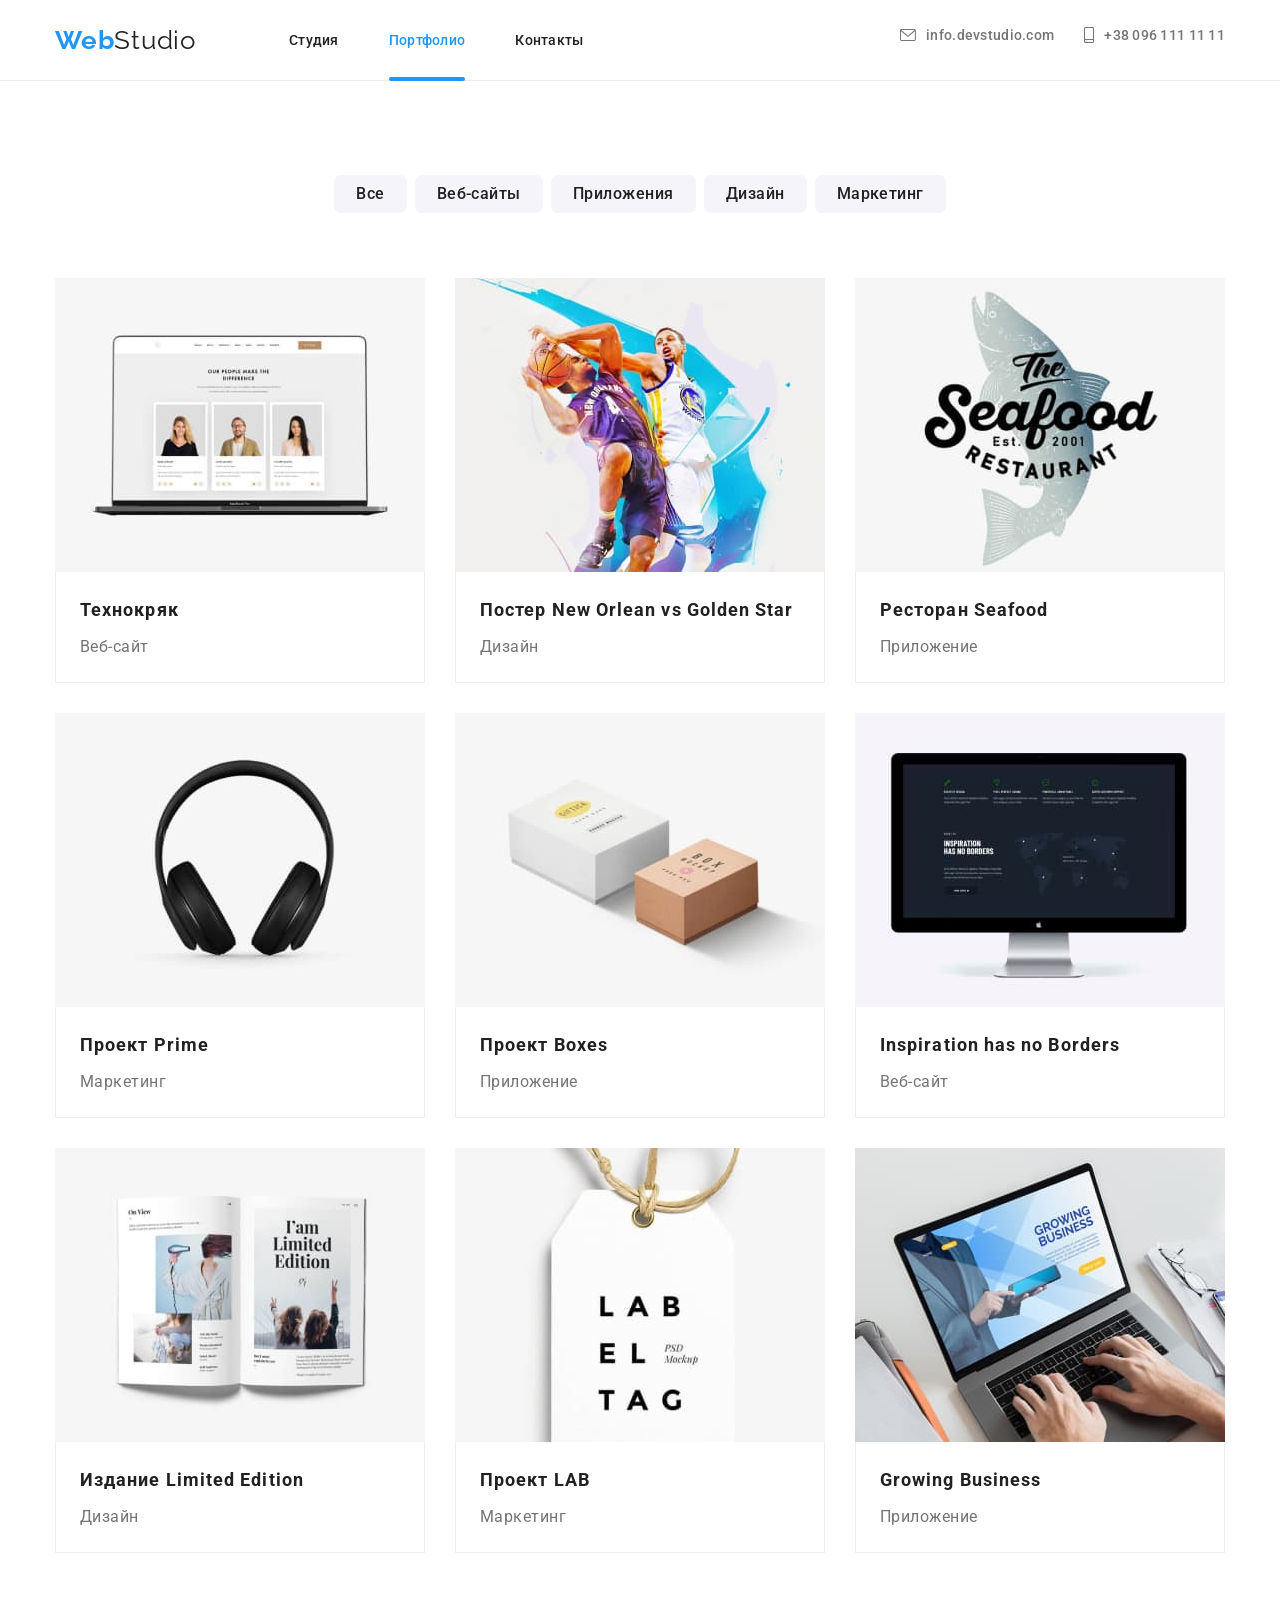
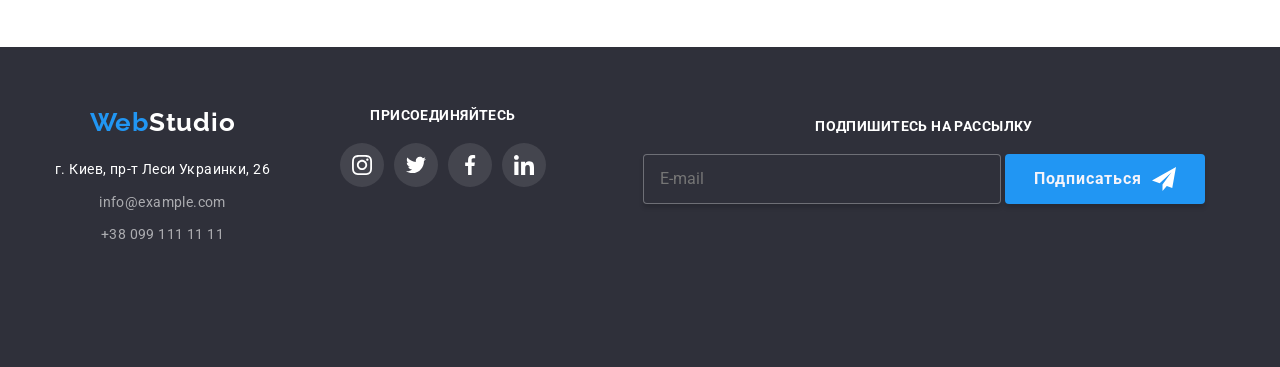
==== commit 91795b82: "changes" ====
--- a/portfolio.html
+++ b/portfolio.html
@@ -22,7 +22,8 @@
             <a class="logo" href="index.html"><span class="logo__part">Web</span>Studio</a>
 
             <ul class="site-nav">
-                <li class="site-nav__item"><a href="index.html" class="site-nav__link">Студия</a></li>
+                <li class="site-nav__item"><a href="index.html"
+                        class="site-nav__link">Студия</a></li>
                 <li class="site-nav__item"><a href="portfolio.html" class="site-nav__link site-nav__link--current">Портфолио</a></li>
                 <li class="site-nav__item"><a href="" class="site-nav__link">Контакты</a></li>
             </ul>
@@ -41,6 +42,47 @@
                     </svg> <span>+38 096 111 11 11</span></a>
             </li>
         </ul>
+
+        <button type="button" class="menu-btn" data-menu-button>
+            <svg width="40" height="40" aria-expanded="false" aria-controls="mobile-menu"
+                aria-label="Переключатель мобильного меню">
+                <use class="menu-btn__icon-menu" href="./images/icons.svg#icon-menu"></use>
+                <use class="menu-btn__icon-close" href="./images/icons.svg#icon-close"></use>
+            </svg>
+        </button>
+    </div>
+
+    <div class="mobile-menu" id="mobile-menu" data-menu>
+        <div class="container">
+            <div class="mobile-menu-top">
+
+                <ul class="mobile-nav">
+                    <li class="mobile-nav__item"><a href="index.html"
+                            class="mobile-nav__link">Студия</a></li>
+                    <li class="mobile-nav__item"><a href="portfolio.html" class="mobile-nav__link mobile-nav__link--current">Портфолио</a></li>
+                    <li class="mobile-nav__item"><a href="" class="mobile-nav__link">Контакты</a></li>
+                </ul>
+            </div>
+            <div class="mob-menu-bottom">
+
+                <ul class="mobile-contacts">
+                    <li class="mobile-contacts__item">
+                        <a class="mobile-contacts__link" href="tel:+380961111111">+38 096 111 11 11</a>
+                    </li>
+                    <li class="mobile-contacts__item">
+                        <a class="mobile-contacts__link" href="mailto:info.devstudio.com">info.devstudio.com</a>
+                    </li>
+                </ul>
+
+
+                <ul class="mobile-socials">
+                    <li class="mobile-socials__item"><a class="mobile-socials__link" href="">Instagram</a></li>
+                    <li class="mobile-socials__item"><a class="mobile-socials__link" href="">Twitter</a></li>
+                    <li class="mobile-socials__item"><a class="mobile-socials__link" href="">Facebook</a></li>
+                    <li class="mobile-socials__item"><a class="mobile-socials__link" href="">Linkedin</a></li>
+                </ul>
+            </div>
+        </div>
     </div>
 </header>
     
@@ -292,39 +334,41 @@
 <!--Футер-->
 <footer class="footer">
     <div class="container footer-container">
-        <div class="contacts">
-            <a class="footer-logo" href="index.html"><span class="logo__part">Web</span>Studio</a>
-            <address class="address">
-                <ul class="address__list">
-                    <li class="address__item"><a class="address__main" href="https://goo.gl/maps/ChNRFax9xr31JzD28"
-                            target="_blank">г. Киев, пр-т Леси Украинки, 26</a></li>
-                    <li class="address__item"><a class="address__secondary"
-                            href="mailto:info@example.com">info@example.com</a></li>
-                    <li class="address__item"> <a class="address__thirdly" href="tel:+380991111111">+38 099 111 11
-                            11</a></li>
+        <div class="footer__tablet">
+            <div class="contacts">
+                <a class="footer-logo" href="index.html"><span class="logo__part">Web</span>Studio</a>
+                <address class="address">
+                    <ul class="address__list">
+                        <li class="address__item"><a class="address__main" href="https://goo.gl/maps/ChNRFax9xr31JzD28"
+                                target="_blank">г. Киев, пр-т Леси Украинки, 26</a></li>
+                        <li class="address__item"><a class="address__secondary"
+                                href="mailto:info@example.com">info@example.com</a></li>
+                        <li class="address__item"> <a class="address__thirdly" href="tel:+380991111111">+38 099 111 11
+                                11</a></li>
+                    </ul>
+                </address>
+            </div>
+            <div class="join">
+                <h2 class="join__title">Присоединяйтесь</h2>
+                <ul class="join__list">
+                    <li class="join__item"><a class="socials__link join__link " href=""><svg class="join__icon"
+                                width="20px" height="20px">
+                                <use href="./images/icons.svg#icon-instagram"></use>
+                            </svg></a></li>
+                    <li class="join__item"><a class="socials__link join__link " href=""><svg class="join__icon"
+                                width="20px" height="20px">
+                                <use href="./images/icons.svg#icon-twitter"></use>
+                            </svg></a></li>
+                    <li class="join__item"><a class="socials__link join__link " href=""><svg class="join__icon"
+                                width="20px" height="20px">
+                                <use href="./images/icons.svg#icon-facebook"></use>
+                            </svg></a></li>
+                    <li class="join__item"><a class="socials__link join__link " href=""><svg class="join__icon"
+                                width="20px" height="20px">
+                                <use href="./images/icons.svg#icon-linkedin"></use>
+                            </svg></a></li>
                 </ul>
-            </address>
-        </div>
-        <div class="join">
-            <h2 class="join__title">Присоединяйтесь</h2>
-            <ul class="join__list">
-                <li class="join__item"><a class="socials__link join__link " href=""><svg class="join__icon" width="20px"
-                            height="20px">
-                            <use href="./images/icons.svg#icon-instagram"></use>
-                        </svg></a></li>
-                <li class="join__item"><a class="socials__link join__link " href=""><svg class="join__icon" width="20px"
-                            height="20px">
-                            <use href="./images/icons.svg#icon-twitter"></use>
-                        </svg></a></li>
-                <li class="join__item"><a class="socials__link join__link " href=""><svg class="join__icon" width="20px"
-                            height="20px">
-                            <use href="./images/icons.svg#icon-facebook"></use>
-                        </svg></a></li>
-                <li class="join__item"><a class="socials__link join__link " href=""><svg class="join__icon" width="20px"
-                            height="20px">
-                            <use href="./images/icons.svg#icon-linkedin"></use>
-                        </svg></a></li>
-            </ul>
+            </div>
         </div>
         <div class="email">
             <p class="email__title">Подпишитесь на рассылку</p>
@@ -339,5 +383,6 @@
         </div>
     </div>
 </footer>
+<script src="./js/mobile-menu.js"></script>
 </body>
 </html>
--- a/css/main.min.css
+++ b/css/main.min.css
@@ -1,2 +1,2 @@
-p,h1,h2,h3,h4,h5,h6{margin:0}ul{margin:0;padding:0;list-style:none}header,section,footer{display:none}.block{display:block}:root{--primary-text-color: rgba(33, 33, 33, 1);--secondary-text-color: rgba(117, 117, 117, 1);--accent-color: rgba(33, 150, 243, 1);--primary-white-color: rgba(255, 255, 255, 1);--footer-color: rgba(47, 48, 58, 1);--secondary-bgc: #f5f4fa}img{display:block;max-width:100%}body{background-color:var(--primary-white-color);color:var(--primary-text-color);font-family:Roboto, sans-serif}button{cursor:pointer}.visually-hidden{position:absolute;clip:rect(0 0 0 0);width:1px;height:1px;margin:-1px}.container{padding-left:15px;padding-right:15px;margin-left:auto;margin-right:auto}@media screen and (min-width: 480px){.container{width:480px}}@media screen and (min-width: 768px){.container{width:768px}}@media screen and (min-width: 1200px){.container{width:1200px}}.header{position:relative;border-bottom:1px solid #ececec}.header__container{display:flex;justify-content:space-between;align-items:center}@media screen and (min-width: 1200px){.header__container{display:flex;align-items:center}}.logo{color:var(--primary-text-color);text-decoration:none;font-family:Raleway, sans-serif;font-size:26px;line-height:1.19;letter-spacing:0.03em}.header__button{display:inline-flex;margin:0;padding:0;border:0;background-color:transparent}@media screen and (min-width: 768px){.header__button{display:none}}.header__button .icon-cross{display:none}.header__button.is-open .icon-cross{display:block}.header__button.is-open .icon-menu{display:none}.site-nav__link{display:block;font-size:40px;line-height:calc(47 / 40);color:var(--primary-text-color);font-weight:500;letter-spacing:0.02em}@media screen and (min-width: 768px){.site-nav__link{display:block;position:relative;padding-top:32px;padding-bottom:32px;text-decoration:none;color:var(--primary-text-color);font-weight:500;font-size:14px;line-height:calc(16 / 14);letter-spacing:0.02em;transition:color 250ms cubic-bezier(0.4, 0, 0.2, 1)}.site-nav__link:hover,.site-nav__link:focus{color:var(--accent-color)}}.site-nav__link--current{color:var(--accent-color)}.site-nav__link--current::after{content:"";position:absolute;display:block;width:100%;height:4px;bottom:-1px;background:#2196f3;border-radius:2px}@media screen and (min-width: 768px){.site-nav{display:flex;align-items:center}}@media screen and (min-width: 1200px){.site-nav{display:flex;margin-left:92px}}.site-nav__item:not(:last-child){margin-right:50px}@media screen and (min-width: 768px){.auth-nav{margin-left:84px}}.auth-nav__link{padding-top:32px;padding-bottom:32px;text-decoration:none;color:var(--secondary-text-color);font-weight:500;font-size:14px;line-height:calc(16 / 14);letter-spacing:0.02em;transition:color 250ms cubic-bezier(0.4, 0, 0.2, 1)}.auth-nav__link:hover,.auth-nav__link:focus{color:var(--accent-color)}.auth-nav__icon{margin-right:10px;fill:currentColor}@media screen and (min-width: 768px){.messenger-nav{display:none}}.logo__part{text-decoration:none;font-family:"Raleway", sans-serif;font-weight:bold;font-size:26px;line-height:calc(31 / 26);letter-spacing:0.03em;color:var(--accent-color)}@media screen and (max-width: 767px){.mobile-menu{position:fixed;top:0;left:0;flex-direction:column;justify-content:space-between;width:100%;height:100%;background-color:#fff;transform:translateX(100%);transition:transform 250ms linear;padding:48px 40px}}@media screen and (min-width: 768px){.mobile-menu{display:flex;align-items:center}}.section{padding-top:60px;padding-bottom:60px}@media screen and (min-width: 1200px){.section{padding-top:94px;padding-bottom:94px}}.section__title{font-weight:700;font-size:28px;line-height:calc(33 / 28);text-align:center;letter-spacing:0.03em;margin-bottom:30px}@media screen and (min-width: 1200px){.section__title{font-size:36px;line-height:calc(42 / 36);margin-bottom:50px}}.hero{margin-right:auto;margin-left:auto;padding:118px 0;background-color:var(--footer-color);background-image:linear-gradient(rgba(47,48,58,0.4), rgba(47,48,58,0.4)),url(/images/hero/hero-480-1x.jpg);background-repeat:no-repeat;background-position:center;background-size:cover;text-align:center}@media screen and (min-device-pixel-ratio: 2), screen and (min-resolution: 192dpi), screen and (min-resolution: 2dppx){.hero{background-image:linear-gradient(rgba(47,48,58,0.4), rgba(47,48,58,0.4)),url(/images/hero/Hero-480-2x.jpg)}}@media screen and (min-width: 768px){.hero{background-image:linear-gradient(rgba(47,48,58,0.4), rgba(47,48,58,0.4)),url(/images/hero/hero-768-1x.jpg)}}@media screen and (min-width: 768px) and (min-device-pixel-ratio: 2), screen and (min-width: 768px) and (min-resolution: 192dpi), screen and (min-width: 768px) and (min-resolution: 2dppx){.hero{background-image:linear-gradient(rgba(47,48,58,0.4), rgba(47,48,58,0.4)),url(/images/hero/Hero-768-2x.jpg)}}@media screen and (min-width: 1200px){.hero{padding:200px 0;background-image:linear-gradient(rgba(47,48,58,0.4), rgba(47,48,58,0.4)),url(/images/hero/hero-1600-1x.jpg)}}@media screen and (min-width: 1200px) and (min-device-pixel-ratio: 2), screen and (min-width: 1200px) and (min-resolution: 192dpi), screen and (min-width: 1200px) and (min-resolution: 2dppx){.hero{background-image:linear-gradient(rgba(47,48,58,0.4), rgba(47,48,58,0.4)),url(/images/hero/Hero-1600-2x.jpg)}}.hero__title{width:360px;margin-left:auto;margin-right:auto;color:var(--primary-white-color);font-weight:900;font-size:26px;line-height:1.62;text-align:center;letter-spacing:0.06em;text-transform:uppercase;margin-bottom:30px}@media screen and (min-width: 1200px){.hero__title{width:696px;font-size:44px;line-height:1.36}}.hero__button{color:var(--primary-white-color);background-color:#2196f3;font-weight:700;font-size:16px;line-height:1.87;letter-spacing:0.06em;width:200px;height:50px;box-shadow:0px 4px 4px rgba(0,0,0,0.15);border:transparent;border-radius:4px;transition:background-color 250ms cubic-bezier(0.4, 0, 0.2, 1)}.hero__button:hover,.hero__button:focus{background-color:#188ce8}@media screen and (min-width: 768px){.features{display:flex;flex-wrap:wrap;margin:-15px}}@media screen and (min-width: 768px){.features__item{margin:15px;flex-basis:calc((100% - 60px) / 2)}}@media screen and (min-width: 1200px){.features__item{flex-basis:calc((100% - 120px) / 4)}}@media screen and (max-width: 767px){.features__item:not(:last-child){margin-bottom:30px}}.features__box{display:flex;justify-content:center;align-items:center;height:120px;background-color:#f5f4fa;margin-bottom:30px}.features__title{font-weight:700;font-size:14px;line-height:calc(16 / 14);letter-spacing:0.03em;text-transform:uppercase;margin-bottom:10px}@media screen and (max-width: 767px){.features__title{text-align:center}}.features__description{color:var(--secondary-text-color);font-size:14px;line-height:1.71;letter-spacing:0.03em}.section__work{padding-top:0}@media screen and (max-width: 1199px){.section__work{display:none}}.work{display:flex}.work__item{position:relative}.work__item:not(:last-child){margin-right:30px}.work__text{position:absolute;width:100%;height:70px;bottom:0;display:flex;justify-content:center;align-items:center;font-weight:bold;font-size:14px;line-height:16px;letter-spacing:0.03em;text-transform:uppercase;color:#ffffff;background:rgba(47,48,58,0.8)}@media screen and (min-width: 768px){.team{display:flex;flex-wrap:wrap;margin:-15px}}.team__item{background-color:#ffffff;box-shadow:0px 1px 3px rgba(0,0,0,0.12),0px 1px 1px rgba(0,0,0,0.14),0px 2px 1px rgba(0,0,0,0.2);border-radius:0px 0px 4px 4px}@media screen and (min-width: 768px){.team__item{margin:15px;flex-basis:calc((100% - 60px) / 2)}}@media screen and (min-width: 1200px){.team__item{flex-basis:calc((100% - 120px) / 4)}}@media screen and (max-width: 767px){.team__item:not(:last-child){margin-bottom:30px}}.section__other-background{background-color:#f5f4fa}.team__block{padding:30px 0}.team__title{font-weight:500;font-size:16px;line-height:19 / 16;text-align:center;letter-spacing:0.03em;color:var(--primary-text-color);margin-bottom:10px}.team__description{font-weight:normal;font-size:16px;line-height:calc(19 / 16);text-align:center;letter-spacing:0.03em;color:#757575;margin-bottom:16px}.team__socials{background-color:#fff;color:#afb1b8}.socials__item:not(:last-child){margin-right:10px}.socials{display:flex;justify-content:center}.socials__link{width:44px;height:44px;display:flex;justify-content:center;align-items:center;transition:background-color 250ms cubic-bezier(0.4, 0, 0.2, 1),color 250ms cubic-bezier(0.4, 0, 0.2, 1),border-radius 250ms cubic-bezier(0.4, 0, 0.2, 1)}.socials__link:hover,.socials__link:focus{background-color:#2196f3;color:#fff;border-radius:50%}.socials__icon{fill:currentColor}.clients{display:flex;flex-wrap:wrap;margin:-15px}.clients__item{height:92px;margin:15px;flex-basis:calc((100% - 60px) / 2)}@media screen and (min-width: 768px){.clients__item{flex-basis:calc((100% - 90px) / 3)}}@media screen and (min-width: 1200px){.clients__item{flex-basis:calc((100% - 180px) / 6)}}@media screen and (max-width: 767px){.clients__item:not(:last-child){margin-bottom:30px}}.clients__link{display:flex;justify-content:center;align-items:center;width:170px;height:92px;border:1px solid #afb1b8;box-sizing:border-box;border-radius:4px;fill:#afb1b8;transition:fill 250ms cubic-bezier(0.4, 0, 0.2, 1),border-color 250ms cubic-bezier(0.4, 0, 0.2, 1)}.clients__link:hover,.clients__link:focus{fill:#2196f3;border-color:var(--accent-color)}.clients__icon{color:currentColor}.filter{display:flex;flex-wrap:wrap;margin-bottom:40px}@media screen and (min-width: 768px){.filter{margin-bottom:50px;display:flex;justify-content:center}}.filter__buttons{margin-bottom:15px;padding:6px 22px;font-family:inherit;font-weight:500;color:var(--primary-text-color);background-color:var(--secondary-bgc);font-size:16px;line-height:1.62;border:0px;border-radius:7px;letter-spacing:0.03em;color:#212121;display:flex;transition:background-color 250ms cubic-bezier(0.4, 0, 0.2, 1),color 250ms cubic-bezier(0.4, 0, 0.2, 1),box-shadow 250ms cubic-bezier(0.4, 0, 0.2, 1)}.filter__buttons:hover,.filter__buttons:focus{background-color:var(--accent-color);color:var(--secondary-bgc);box-shadow:0px 3px 1px rgba(0,0,0,0.1),0px 1px 2px rgba(0,0,0,0.08),0px 2px 2px rgba(0,0,0,0.12)}.filter__item:not(:last-child){margin-right:8px}@media screen and (min-width: 768px){.projects{display:flex;flex-wrap:wrap;margin:-15px}}@media screen and (min-width: 768px){.projects__item{margin:15px;flex-basis:calc((100% - 60px) / 2)}}@media screen and (min-width: 1200px){.projects__item{flex-basis:calc((100% - 90px) / 3)}}@media screen and (max-width: 767px){.projects__item:not(:last-child){margin-bottom:30px}}.projects__link{display:block;text-decoration:none;transition:250ms cubic-bezier(0.4, 0, 0.2, 1)}@media screen and (min-width: 768px){.projects__link{display:flex;flex-direction:column;height:100%}}.projects__block{position:relative;overflow:hidden}.projects__description{position:absolute;transform:translateY(100%);top:0;left:0;width:100%;height:100%;padding:63px 24px;font-size:18px;line-height:1.56;letter-spacing:0.03em;color:#ffffff;background-color:rgba(33,150,243,0.9);transition:transform 250ms cubic-bezier(0.4, 0, 0.2, 1)}.projects__link:hover .projects__description,.projects__link:focus .projects__description{transform:translateY(0);box-shadow:0px 1px 1px rgba(0,0,0,0.12),0px 4px 4px rgba(0,0,0,0.06),1px 4px 6px rgba(0,0,0,0.16)}.projects__card{flex-grow:1;padding:20px 24px;border-left:1px solid #eee;border-bottom:1px solid #eee;border-right:1px solid #eee}.projects__title{font-weight:bold;font-size:18px;line-height:calc(36 / 18);letter-spacing:0.06em;color:var(--primary-text-color);margin-bottom:4px}.projects__text{font-size:16px;line-height:1.87;letter-spacing:0.03em;color:#757575}.footer{background-color:var(--footer-color);padding:60px 0}.footer-container{display:flex;align-items:baseline}.footer-logo{text-decoration:none;font-family:"Raleway", sans-serif;font-weight:bold;font-size:26px;line-height:calc(31 / 26);letter-spacing:0.03em;color:var(--primary-white-color);text-decoration:none;display:block;margin-bottom:20px}.contacts{flex-grow:1}.join{margin-left:70px}.address{display:block}.address__item:not(:last-child){margin-bottom:9px}.address__main{font-style:normal;text-decoration:none;color:var(--primary-white-color);font-size:14px;line-height:1.71;letter-spacing:0.03em;transition:color 250ms cubic-bezier(0.4, 0, 0.2, 1)}.address__main:hover,.address__main:focus{color:var(--accent-color)}.address__secondary{font-style:normal;text-decoration:none;color:rgba(255,255,255,0.6);font-size:14px;line-height:1.71;letter-spacing:0.03em;transition:color 250ms cubic-bezier(0.4, 0, 0.2, 1)}.address__secondary:hover,.address__secondary:focus{color:var(--accent-color)}.address__thirdly{font-style:normal;text-decoration:none;color:rgba(255,255,255,0.6);font-size:14px;line-height:1.71;letter-spacing:0.03em;transition:color 250ms cubic-bezier(0.4, 0, 0.2, 1)}.address__thirdly:hover,.address__thirdly:focus{color:var(--accent-color)}.join__title{font-weight:bold;font-size:14px;line-height:calc(16 / 14);letter-spacing:0.03em;text-transform:uppercase;color:#ffffff;margin-bottom:20px}.join__list{display:flex;justify-content:center}.join__item:not(:last-child){margin-right:10px}.join__link{background-color:rgba(255,255,255,0.1);color:#fff;border-radius:50%}.join__icon{fill:currentColor}.email{margin-left:93px;width:570px}.email__title{font-weight:bold;font-size:14px;line-height:calc(16 / 14);letter-spacing:0.03em;text-transform:uppercase;color:var(--primary-white-color);margin-bottom:20px}.email__input{width:358px;height:50px;border:1px solid rgba(255,255,255,0.3);box-shadow:0px 4px 4px rgba(0,0,0,0.15);border-radius:4px;background-color:#2f303a;padding-left:16px;color:rgba(255,255,255,0.6)}.email-button{margin-left:8px;width:200px;height:50px;background-color:var(--accent-color);box-shadow:0px 4px 4px rgba(0,0,0,0.15);border-radius:4px;font-weight:bold;font-size:16px;line-height:1.87;display:inline-flex;justify-content:center;align-items:center;letter-spacing:0.06em;color:var(--secondary-bgc);border:transparent}.email-button__icon{margin-left:10px}.backdrop{position:fixed;top:0;left:0;width:100%;height:100%;background-color:rgba(0,0,0,0.2);opacity:1;transition:opacity 250ms cubic-bezier(0.4, 0, 0.2, 1)}.backdrop.is-hidden{visibility:visible;opacity:0;pointer-events:none}.backdrop.is-hidden .modal{transform:scale(0.6) translate(-50%, -50%)}.modal{position:absolute;top:50%;left:50%;width:528px;height:581px;background:#ffffff;box-shadow:0px 1px 3px rgba(0,0,0,0.12),0px 1px 1px rgba(0,0,0,0.14),0px 2px 1px rgba(0,0,0,0.2);border-radius:4px;transform:scale(1) translate(-50%, -50%);transition:250ms cubic-bezier(0.4, 0, 0.2, 1)}.modal-button{position:absolute;top:8px;right:8px;height:30px;background:#ffffff;border:1px solid rgba(0,0,0,0.1);border-radius:50%;border:transparent}.modal__icon-close{display:flex;justify-content:center;align-items:center;transition:fill 250ms cubic-bezier(0.4, 0, 0.2, 1)}.modal__icon-close:hover,.modal__icon-close:focus{fill:#2196f3}.modal__form{color:#212121;padding:40px}.modal__title{font-weight:bold;font-size:20px;line-height:calc(23 / 20);text-align:center;letter-spacing:0.03em;color:#212121;margin-bottom:12px}.modal__field{position:relative}.modal-field:not(:first-child){margin-top:10px}.modal__label{display:block;margin-bottom:4px;font-size:12px;line-height:calc(14 / 12);letter-spacing:0.01em;color:#757575}.modal__input{color:#212121;display:block;width:448px;height:40px;border:1px solid rgba(33,33,33,0.2);border-radius:4px;padding-left:32px;transition:border 250ms cubic-bezier(0.4, 0, 0.2, 1)}.modal__input:focus{outline-color:#2196f3}.modal__icon{fill:currentColor;position:absolute;display:flex;top:50%;left:12px;transition:fill 250ms cubic-bezier(0.4, 0, 0.2, 1)}.modal__input:focus+.modal__icon{fill:#2196f3}.modal__textarea{display:block;width:100%;height:120px;border:1px solid rgba(33,33,33,0.2);border-radius:4px;padding:12px 16px 12px 16px;resize:none;font-size:12px;line-height:calc(14 / 12);letter-spacing:0.01em;color:rgba(117,117,117,0.5);transition:outline-color 250ms cubic-bezier(0.4, 0, 0.2, 1)}.modal__textarea:focus{outline-color:#188ce8}.modal__checkbox{display:flex;justify-content:center;align-items:center;margin-top:20px;margin-bottom:30px}.modal__checkbox-label{display:flex;justify-content:center;align-items:center}.modal__checkbox-input{appearance:none;display:block;margin-right:8px}.modal__check-icon{display:block;width:16px;height:15px;margin-right:8px;border:2px solid #212121;border-radius:4px}.modal__checkbox-input:checked+.modal__check-icon{border-radius:2px;border:2px solid #2196f3;background-color:#2196f3;background-image:url(../images/icon-check.svg)}.modal__checkbox-text{font-size:14px;line-height:1.71;letter-spacing:0.03em;color:#757575}.modal__checkbox-link{font-size:14px;line-height:1.71;letter-spacing:0.03em;text-decoration-line:underline;color:#2196f3}.modal-send{display:flex;justify-content:center;align-items:center}.modal-send__button{border:transparent;display:flex;justify-content:center;text-align:center;align-items:center;width:200px;height:50px;background:#2196f3;box-shadow:0px 4px 4px rgba(0,0,0,0.15);border-radius:4px;font-weight:bold;font-size:16px;line-height:1.87;letter-spacing:0.06em;color:#ffffff;transition:background 250ms cubic-bezier(0.4, 0, 0.2, 1)}.modal-send__button:hover,.modal-send__button:focus{background:#188ce8;box-shadow:0px 4px 4px rgba(0,0,0,0.25)}
+p,h1,h2,h3,h4,h5,h6{margin:0}ul{margin:0;padding:0;list-style:none}.block{display:block}:root{--primary-text-color: rgba(33, 33, 33, 1);--secondary-text-color: rgba(117, 117, 117, 1);--accent-color: rgba(33, 150, 243, 1);--primary-white-color: rgba(255, 255, 255, 1);--footer-color: rgba(47, 48, 58, 1);--secondary-bgc: #f5f4fa}img{display:block;max-width:100%}body{background-color:var(--primary-white-color);color:var(--primary-text-color);font-family:Roboto, sans-serif}button{cursor:pointer}.visually-hidden{position:absolute;clip:rect(0 0 0 0);width:1px;height:1px;margin:-1px}.container{padding-left:15px;padding-right:15px;margin-left:auto;margin-right:auto}@media screen and (min-width: 480px){.container{width:480px}}@media screen and (min-width: 768px){.container{width:768px}}@media screen and (min-width: 1200px){.container{width:1200px}}.header{border-bottom:1px solid #ececec}.header__container{display:flex;align-items:center}@media screen and (min-width: 768px){.header__container{height:80px}}.logo{color:var(--primary-text-color);text-decoration:none;font-family:Raleway, sans-serif;font-size:26px;line-height:1.19;letter-spacing:0.03em}.header-nav{display:flex;align-items:center}.site-nav__link{display:block;position:relative;padding-top:32px;padding-bottom:32px;text-decoration:none;color:var(--primary-text-color);font-weight:500;font-size:14px;line-height:calc(16 / 14);letter-spacing:0.02em;transition:color 250ms cubic-bezier(0.4, 0, 0.2, 1)}.site-nav__link:hover,.site-nav__link:focus{color:var(--accent-color)}.site-nav__link--current{color:var(--accent-color)}.site-nav__link--current::after{content:"";position:absolute;display:block;width:100%;height:4px;bottom:-1px;background:#2196f3;border-radius:2px}.site-nav{display:none}@media screen and (min-width: 768px){.site-nav{display:flex;margin-left:88px}}@media screen and (min-width: 1200px){.site-nav{display:flex;margin-left:93px}}.site-nav__item:not(:last-child){margin-right:50px}.auth-nav{display:none}@media screen and (min-width: 768px){.auth-nav{margin-left:84px;display:flex;flex-wrap:wrap}}@media screen and (min-width: 1200px){.auth-nav{display:flex;margin-left:auto}}@media screen and (min-width: 768px){.auth-nav__item:not(:last-child):not(:last-child){margin-bottom:10px}}@media screen and (min-width: 1200px){.auth-nav__item:not(:last-child){margin-right:30px}}@media screen and (min-width: 768px){.auth-nav__link{display:flex;justify-content:center;align-items:center;text-decoration:none;color:var(--secondary-text-color);font-weight:500;font-size:14px;line-height:calc(16 / 14)}}@media screen and (min-width: 1200px){.auth-nav__link{display:flex;justify-content:center;align-items:center;padding-top:32px;padding-bottom:32px;text-decoration:none;color:var(--secondary-text-color);font-weight:500;font-size:14px;line-height:calc(16 / 14);letter-spacing:0.02em;transition:color 250ms cubic-bezier(0.4, 0, 0.2, 1)}.auth-nav__link:hover,.auth-nav__link:focus{color:var(--accent-color)}}.auth-nav__icon{margin-right:10px;fill:currentColor}@media screen and (max-width: 767px){.mobile-menu{position:fixed;z-index:1;background-color:#ffffff;width:100%;height:100%;top:0;left:0;padding-top:48px;padding-left:40px;padding-bottom:48px;transform:translateX(100%);transition:transform 250ms linear}.mobile-menu.is-open{transform:translateX(0)}.mobile-menu .container{height:100%;display:flex;flex-direction:column;justify-content:space-between}}@media screen and (min-width: 768px){.mobile-menu{display:none}}.menu-btn{display:inline-flex;margin-left:auto;padding:0;border:none;background-color:transparent;z-index:3}@media screen and (min-width: 768px){.menu-btn{display:none}}.menu-btn .menu-btn__icon-close{display:none}.menu-btn.is-open .menu-btn__icon-close{display:block}.menu-btn.is-open .menu-btn__icon-menu{display:none}.menu-btn .menu-btn__icon-close{position:absolute;top:10px;right:15px}.menu-btn .menu-btn__icon-close:hover,.menu-btn .menu-btn__icon-close :focus{fill:var(--accent-color)}.mobile-nav__item:not(:last-child){margin-bottom:32px}.mobile-nav__link{text-decoration:none;font-weight:500;font-size:40px;line-height:calc(47 / 40);letter-spacing:0.02em;color:#212121}.mobile-nav__link:hover,.mobile-nav__link:focus{color:var(--accent-color)}.mobile-nav__link--current{color:var(--accent-color)}.mobile-contacts__item{margin-bottom:64px}.mobile-contacts__item:not(:last-child){margin-bottom:32px}.mobile-contacts__link{text-decoration:none;color:var(--secondary-text-color);font-weight:500px;font-size:34px;line-height:calc(40 / 34);letter-spacing:0.02em;transition:color 250ms cubic-bezier(0.4, 0, 0.2, 1)}.mobile-contacts__link:hover,.mobile-contacts__link:focus{color:var(--accent-color)}.mobile-contacts__link:active{color:var(--accent-color)}.mobile-socials{display:flex;font-weight:500;font-size:18px;line-height:1.22;letter-spacing:0.02em;color:#2196f3}.mobile-socials__item:not(:last-child)::after{content:"";margin-right:10px;margin-left:10px;width:22px;border:1px solid rgba(33,33,33,0.2);transform:rotate(90deg)}.mobile-socials__link{text-decoration:none;color:var(--accent-color)}.logo__part{text-decoration:none;font-family:"Raleway", sans-serif;font-weight:bold;font-size:26px;line-height:calc(31 / 26);letter-spacing:0.03em;color:var(--accent-color)}.section{padding-top:60px;padding-bottom:60px}@media screen and (min-width: 1200px){.section{padding-top:94px;padding-bottom:94px}}.section__title{font-weight:700;font-size:28px;line-height:calc(33 / 28);text-align:center;letter-spacing:0.03em;margin-bottom:30px}@media screen and (min-width: 1200px){.section__title{font-size:36px;line-height:calc(42 / 36);margin-bottom:50px}}.hero{margin-right:auto;margin-left:auto;padding:118px 0;background-color:var(--footer-color);background-image:linear-gradient(rgba(47,48,58,0.4), rgba(47,48,58,0.4)),url(/images/hero/hero-480-1x.jpg);background-repeat:no-repeat;background-position:center;background-size:cover;text-align:center}@media screen and (min-device-pixel-ratio: 2), screen and (min-resolution: 192dpi), screen and (min-resolution: 2dppx){.hero{background-image:linear-gradient(rgba(47,48,58,0.4), rgba(47,48,58,0.4)),url(/images/hero/Hero-480-2x.jpg)}}@media screen and (min-width: 768px){.hero{background-image:linear-gradient(rgba(47,48,58,0.4), rgba(47,48,58,0.4)),url(/images/hero/hero-768-1x.jpg)}}@media screen and (min-width: 768px) and (min-device-pixel-ratio: 2), screen and (min-width: 768px) and (min-resolution: 192dpi), screen and (min-width: 768px) and (min-resolution: 2dppx){.hero{background-image:linear-gradient(rgba(47,48,58,0.4), rgba(47,48,58,0.4)),url(/images/hero/Hero-768-2x.jpg)}}@media screen and (min-width: 1200px){.hero{padding:200px 0;background-image:linear-gradient(rgba(47,48,58,0.4), rgba(47,48,58,0.4)),url(/images/hero/hero-1600-1x.jpg)}}@media screen and (min-width: 1200px) and (min-device-pixel-ratio: 2), screen and (min-width: 1200px) and (min-resolution: 192dpi), screen and (min-width: 1200px) and (min-resolution: 2dppx){.hero{background-image:linear-gradient(rgba(47,48,58,0.4), rgba(47,48,58,0.4)),url(/images/hero/Hero-1600-2x.jpg)}}.hero__title{width:360px;margin-left:auto;margin-right:auto;color:var(--primary-white-color);font-weight:900;font-size:26px;line-height:1.62;text-align:center;letter-spacing:0.06em;text-transform:uppercase;margin-bottom:30px}@media screen and (min-width: 1200px){.hero__title{width:696px;font-size:44px;line-height:1.36}}.hero__button{color:var(--primary-white-color);background-color:#2196f3;font-weight:700;font-size:16px;line-height:1.87;letter-spacing:0.06em;width:200px;height:50px;box-shadow:0px 4px 4px rgba(0,0,0,0.15);border:transparent;border-radius:4px;transition:background-color 250ms cubic-bezier(0.4, 0, 0.2, 1)}.hero__button:hover,.hero__button:focus{background-color:#188ce8}@media screen and (min-width: 768px){.features{display:flex;flex-wrap:wrap;margin:-15px}}@media screen and (min-width: 768px){.features__item{margin:15px;flex-basis:calc((100% - 60px) / 2)}}@media screen and (min-width: 1200px){.features__item{flex-basis:calc((100% - 120px) / 4)}}@media screen and (max-width: 767px){.features__item:not(:last-child){margin-bottom:30px}}.features__box{display:flex;justify-content:center;align-items:center;height:120px;background-color:#f5f4fa;margin-bottom:30px}.features__title{font-weight:700;font-size:14px;line-height:calc(16 / 14);letter-spacing:0.03em;text-transform:uppercase;margin-bottom:10px}@media screen and (max-width: 767px){.features__title{text-align:center}}.features__description{color:var(--secondary-text-color);font-size:14px;line-height:1.71;letter-spacing:0.03em}.section__work{padding-top:0}@media screen and (max-width: 1199px){.section__work{display:none}}.work{display:flex}.work__item{position:relative}.work__item:not(:last-child){margin-right:30px}.work__text{position:absolute;width:100%;height:70px;bottom:0;display:flex;justify-content:center;align-items:center;font-weight:bold;font-size:14px;line-height:16px;letter-spacing:0.03em;text-transform:uppercase;color:#ffffff;background:rgba(47,48,58,0.8)}@media screen and (min-width: 768px){.team{display:flex;flex-wrap:wrap;margin:-15px}}.team__item{background-color:#ffffff;box-shadow:0px 1px 3px rgba(0,0,0,0.12),0px 1px 1px rgba(0,0,0,0.14),0px 2px 1px rgba(0,0,0,0.2);border-radius:0px 0px 4px 4px}@media screen and (min-width: 768px){.team__item{margin:15px;flex-basis:calc((100% - 60px) / 2)}}@media screen and (min-width: 1200px){.team__item{flex-basis:calc((100% - 120px) / 4)}}@media screen and (max-width: 767px){.team__item:not(:last-child){margin-bottom:30px}}.section__other-background{background-color:#f5f4fa}.team__block{padding:30px 0}.team__title{font-weight:500;font-size:16px;line-height:19 / 16;text-align:center;letter-spacing:0.03em;color:var(--primary-text-color);margin-bottom:10px}.team__description{font-weight:normal;font-size:16px;line-height:calc(19 / 16);text-align:center;letter-spacing:0.03em;color:#757575;margin-bottom:16px}.team__socials{background-color:#fff;color:#afb1b8}.socials__item:not(:last-child){margin-right:10px}.socials{display:flex;justify-content:center}.socials__link{width:44px;height:44px;display:flex;justify-content:center;align-items:center;transition:background-color 250ms cubic-bezier(0.4, 0, 0.2, 1),color 250ms cubic-bezier(0.4, 0, 0.2, 1),border-radius 250ms cubic-bezier(0.4, 0, 0.2, 1)}.socials__link:hover,.socials__link:focus{background-color:#2196f3;color:#fff;border-radius:50%}.socials__icon{fill:currentColor}.clients{display:flex;flex-wrap:wrap;margin:-15px}.clients__item{height:92px;margin:15px;flex-basis:calc((100% - 60px) / 2)}@media screen and (min-width: 768px){.clients__item{flex-basis:calc((100% - 90px) / 3)}}@media screen and (min-width: 1200px){.clients__item{flex-basis:calc((100% - 180px) / 6)}}@media screen and (max-width: 767px){.clients__item:not(:last-child){margin-bottom:30px}}.clients__link{display:flex;justify-content:center;align-items:center;width:170px;height:92px;border:1px solid #afb1b8;box-sizing:border-box;border-radius:4px;fill:#afb1b8;transition:fill 250ms cubic-bezier(0.4, 0, 0.2, 1),border-color 250ms cubic-bezier(0.4, 0, 0.2, 1)}.clients__link:hover,.clients__link:focus{fill:#2196f3;border-color:var(--accent-color)}.clients__icon{color:currentColor}.filter{display:flex;flex-wrap:wrap;margin-bottom:40px}@media screen and (min-width: 768px){.filter{margin-bottom:50px;display:flex;justify-content:center}}.filter__buttons{margin-bottom:15px;padding:6px 22px;font-family:inherit;font-weight:500;color:var(--primary-text-color);background-color:var(--secondary-bgc);font-size:16px;line-height:1.62;border:0px;border-radius:7px;letter-spacing:0.03em;color:#212121;display:flex;transition:background-color 250ms cubic-bezier(0.4, 0, 0.2, 1),color 250ms cubic-bezier(0.4, 0, 0.2, 1),box-shadow 250ms cubic-bezier(0.4, 0, 0.2, 1)}.filter__buttons:hover,.filter__buttons:focus{background-color:var(--accent-color);color:var(--secondary-bgc);box-shadow:0px 3px 1px rgba(0,0,0,0.1),0px 1px 2px rgba(0,0,0,0.08),0px 2px 2px rgba(0,0,0,0.12)}.filter__item:not(:last-child){margin-right:8px}@media screen and (min-width: 768px){.projects{display:flex;flex-wrap:wrap;margin:-15px}}@media screen and (min-width: 768px){.projects__item{margin:15px;flex-basis:calc((100% - 60px) / 2)}}@media screen and (min-width: 1200px){.projects__item{flex-basis:calc((100% - 90px) / 3)}}@media screen and (max-width: 767px){.projects__item:not(:last-child){margin-bottom:30px}}.projects__link{display:block;text-decoration:none;transition:250ms cubic-bezier(0.4, 0, 0.2, 1)}@media screen and (min-width: 768px){.projects__link{display:flex;flex-direction:column;height:100%}}.projects__block{position:relative;overflow:hidden}.projects__description{position:absolute;transform:translateY(100%);top:0;left:0;width:100%;height:100%;padding:63px 24px;font-size:18px;line-height:1.56;letter-spacing:0.03em;color:#ffffff;background-color:rgba(33,150,243,0.9);transition:transform 250ms cubic-bezier(0.4, 0, 0.2, 1)}.projects__link:hover .projects__description,.projects__link:focus .projects__description{transform:translateY(0);box-shadow:0px 1px 1px rgba(0,0,0,0.12),0px 4px 4px rgba(0,0,0,0.06),1px 4px 6px rgba(0,0,0,0.16)}.projects__card{flex-grow:1;padding:20px 24px;border-left:1px solid #eee;border-bottom:1px solid #eee;border-right:1px solid #eee}.projects__title{font-weight:bold;font-size:18px;line-height:calc(36 / 18);letter-spacing:0.06em;color:var(--primary-text-color);margin-bottom:4px}.projects__text{font-size:16px;line-height:1.87;letter-spacing:0.03em;color:#757575}.footer{background-color:var(--footer-color);padding:60px 0}.footer-container{text-align:center}@media screen and (max-width: 1199px){.footer-container{padding-left:76px;padding-right:89px}}@media screen and (min-width: 1200px){.footer-container{display:flex;align-items:baseline}}.footer-logo{text-decoration:none;font-family:"Raleway", sans-serif;font-weight:bold;font-size:26px;line-height:calc(31 / 26);letter-spacing:0.03em;color:var(--primary-white-color);text-decoration:none;display:block;margin-bottom:20px}@media screen and (min-width: 768px){.footer__tablet{display:flex;justify-content:space-between;margin-bottom:60px}}.join{margin-bottom:60px}@media screen and (min-width: 1200px){.join{margin-left:70px}}.address{display:block}@media (max-width: 767px){.address__list{margin-bottom:60px}}.address__item:not(:last-child){margin-bottom:9px}.address__main{font-style:normal;text-decoration:none;color:var(--primary-white-color);font-size:14px;line-height:1.71;letter-spacing:0.03em;transition:color 250ms cubic-bezier(0.4, 0, 0.2, 1)}.address__main:hover,.address__main:focus{color:var(--accent-color)}.address__secondary{font-style:normal;text-decoration:none;color:rgba(255,255,255,0.6);font-size:14px;line-height:1.71;letter-spacing:0.03em;transition:color 250ms cubic-bezier(0.4, 0, 0.2, 1)}.address__secondary:hover,.address__secondary:focus{color:var(--accent-color)}.address__thirdly{font-style:normal;text-decoration:none;color:rgba(255,255,255,0.6);font-size:14px;line-height:1.71;letter-spacing:0.03em;transition:color 250ms cubic-bezier(0.4, 0, 0.2, 1)}.address__thirdly:hover,.address__thirdly:focus{color:var(--accent-color)}.join__title{font-weight:bold;font-size:14px;line-height:calc(16 / 14);letter-spacing:0.03em;text-transform:uppercase;color:#ffffff;margin-bottom:20px}.join__list{display:flex;justify-content:center}.join__item:not(:last-child){margin-right:10px}.join__link{background-color:rgba(255,255,255,0.1);color:#fff;border-radius:50%}.join__icon{fill:currentColor}.email{text-align:center}@media screen and (min-width: 1200px){.email{margin-left:93px;width:570px}}.email__title{font-weight:bold;font-size:14px;line-height:calc(16 / 14);letter-spacing:0.03em;text-transform:uppercase;color:var(--primary-white-color);margin-bottom:20px}.email__input{margin-bottom:20px;width:358px;height:50px;border:1px solid rgba(255,255,255,0.3);box-shadow:0px 4px 4px rgba(0,0,0,0.15);border-radius:4px;background-color:#2f303a;padding-left:16px;color:rgba(255,255,255,0.6)}.email-button{margin-left:8px;width:200px;height:50px;background-color:var(--accent-color);box-shadow:0px 4px 4px rgba(0,0,0,0.15);border-radius:4px;font-weight:bold;font-size:16px;line-height:1.87;display:inline-flex;justify-content:center;align-items:center;letter-spacing:0.06em;color:var(--secondary-bgc);border:transparent}@media screen and (min-width: 768px){.email-button{display:block;margin-left:auto;margin-right:auto}}@media screen and (min-width: 1200px){.email-button{display:inline-flex;justify-content:center;align-items:center}}.email-button__icon{margin-left:10px}.backdrop{position:fixed;top:0;left:0;width:100%;height:100%;background-color:rgba(0,0,0,0.2);opacity:1;transition:opacity 250ms cubic-bezier(0.4, 0, 0.2, 1);overflow-y:scroll}.backdrop.is-hidden{visibility:visible;opacity:0;pointer-events:none}.backdrop.is-hidden .modal{transform:scale(0.6) translate(-50%, -50%)}.modal{width:100%;position:absolute;top:50%;left:50%;transform:translate(-50%, -50%);height:581px;background:#ffffff;box-shadow:0px 1px 3px rgba(0,0,0,0.12),0px 1px 1px rgba(0,0,0,0.14),0px 2px 1px rgba(0,0,0,0.2);border-radius:4px;transform:scale(1) translate(-50%, -50%);transition:250ms cubic-bezier(0.4, 0, 0.2, 1)}@media screen and (min-width: 480px){.modal{width:450px;top:50%;left:50%;transform:translate(-50%, -50%)}}@media screen and (min-width: 1200px){.modal{width:528px;top:50%;left:50%;transform:translate(-50%, -50%)}}.modal-button{position:absolute;top:8px;right:8px;height:30px;background:#ffffff;border:1px solid rgba(0,0,0,0.1);border-radius:50%;border:transparent}.modal__icon-close{display:flex;justify-content:center;align-items:center;transition:fill 250ms cubic-bezier(0.4, 0, 0.2, 1)}.modal__icon-close:hover,.modal__icon-close:focus{fill:#2196f3}.modal__form{color:#212121;padding:40px}.modal__title{font-weight:bold;font-size:20px;line-height:calc(23 / 20);text-align:center;letter-spacing:0.03em;color:#212121;margin-bottom:12px}.modal__field{position:relative}.modal-field:not(:first-child){margin-top:10px}.modal__label{display:block;margin-bottom:4px;font-size:12px;line-height:calc(14 / 12);letter-spacing:0.01em;color:#757575}.modal__input{width:100%;color:#212121;display:block;height:40px;border:1px solid rgba(33,33,33,0.2);border-radius:4px;padding-left:32px;transition:border 250ms cubic-bezier(0.4, 0, 0.2, 1)}.modal__input:focus{outline-color:#2196f3}.modal__icon{fill:currentColor;position:absolute;display:flex;top:50%;left:12px;transition:fill 250ms cubic-bezier(0.4, 0, 0.2, 1)}.modal__input:focus+.modal__icon{fill:#2196f3}.modal__textarea{display:block;width:100%;height:120px;border:1px solid rgba(33,33,33,0.2);border-radius:4px;padding:12px 16px 12px 16px;resize:none;font-size:12px;line-height:calc(14 / 12);letter-spacing:0.01em;color:rgba(117,117,117,0.5);transition:outline-color 250ms cubic-bezier(0.4, 0, 0.2, 1)}.modal__textarea:focus{outline-color:#188ce8}.modal__checkbox{display:flex;justify-content:center;align-items:center;margin-top:20px;margin-bottom:30px}.modal__checkbox-label{display:flex;justify-content:center;align-items:center}.modal__checkbox-input{appearance:none;display:block;margin-right:8px}.modal__check-icon{display:block;width:16px;height:15px;margin-right:8px;border:2px solid #212121;border-radius:4px}.modal__checkbox-input:checked+.modal__check-icon{border-radius:2px;border:2px solid #2196f3;background-color:#2196f3;background-image:url(../images/icon-check.svg)}.modal__checkbox-text{font-size:14px;line-height:1.71;letter-spacing:0.03em;color:#757575}.modal__checkbox-link{font-size:14px;line-height:1.71;letter-spacing:0.03em;text-decoration-line:underline;color:#2196f3}.modal-send{display:flex;justify-content:center;align-items:center}.modal-send__button{border:transparent;display:flex;justify-content:center;text-align:center;align-items:center;width:200px;height:50px;background:#2196f3;box-shadow:0px 4px 4px rgba(0,0,0,0.15);border-radius:4px;font-weight:bold;font-size:16px;line-height:1.87;letter-spacing:0.06em;color:#ffffff;transition:background 250ms cubic-bezier(0.4, 0, 0.2, 1)}.modal-send__button:hover,.modal-send__button:focus{background:#188ce8;box-shadow:0px 4px 4px rgba(0,0,0,0.25)}
 /*# sourceMappingURL=main.min.css.map */
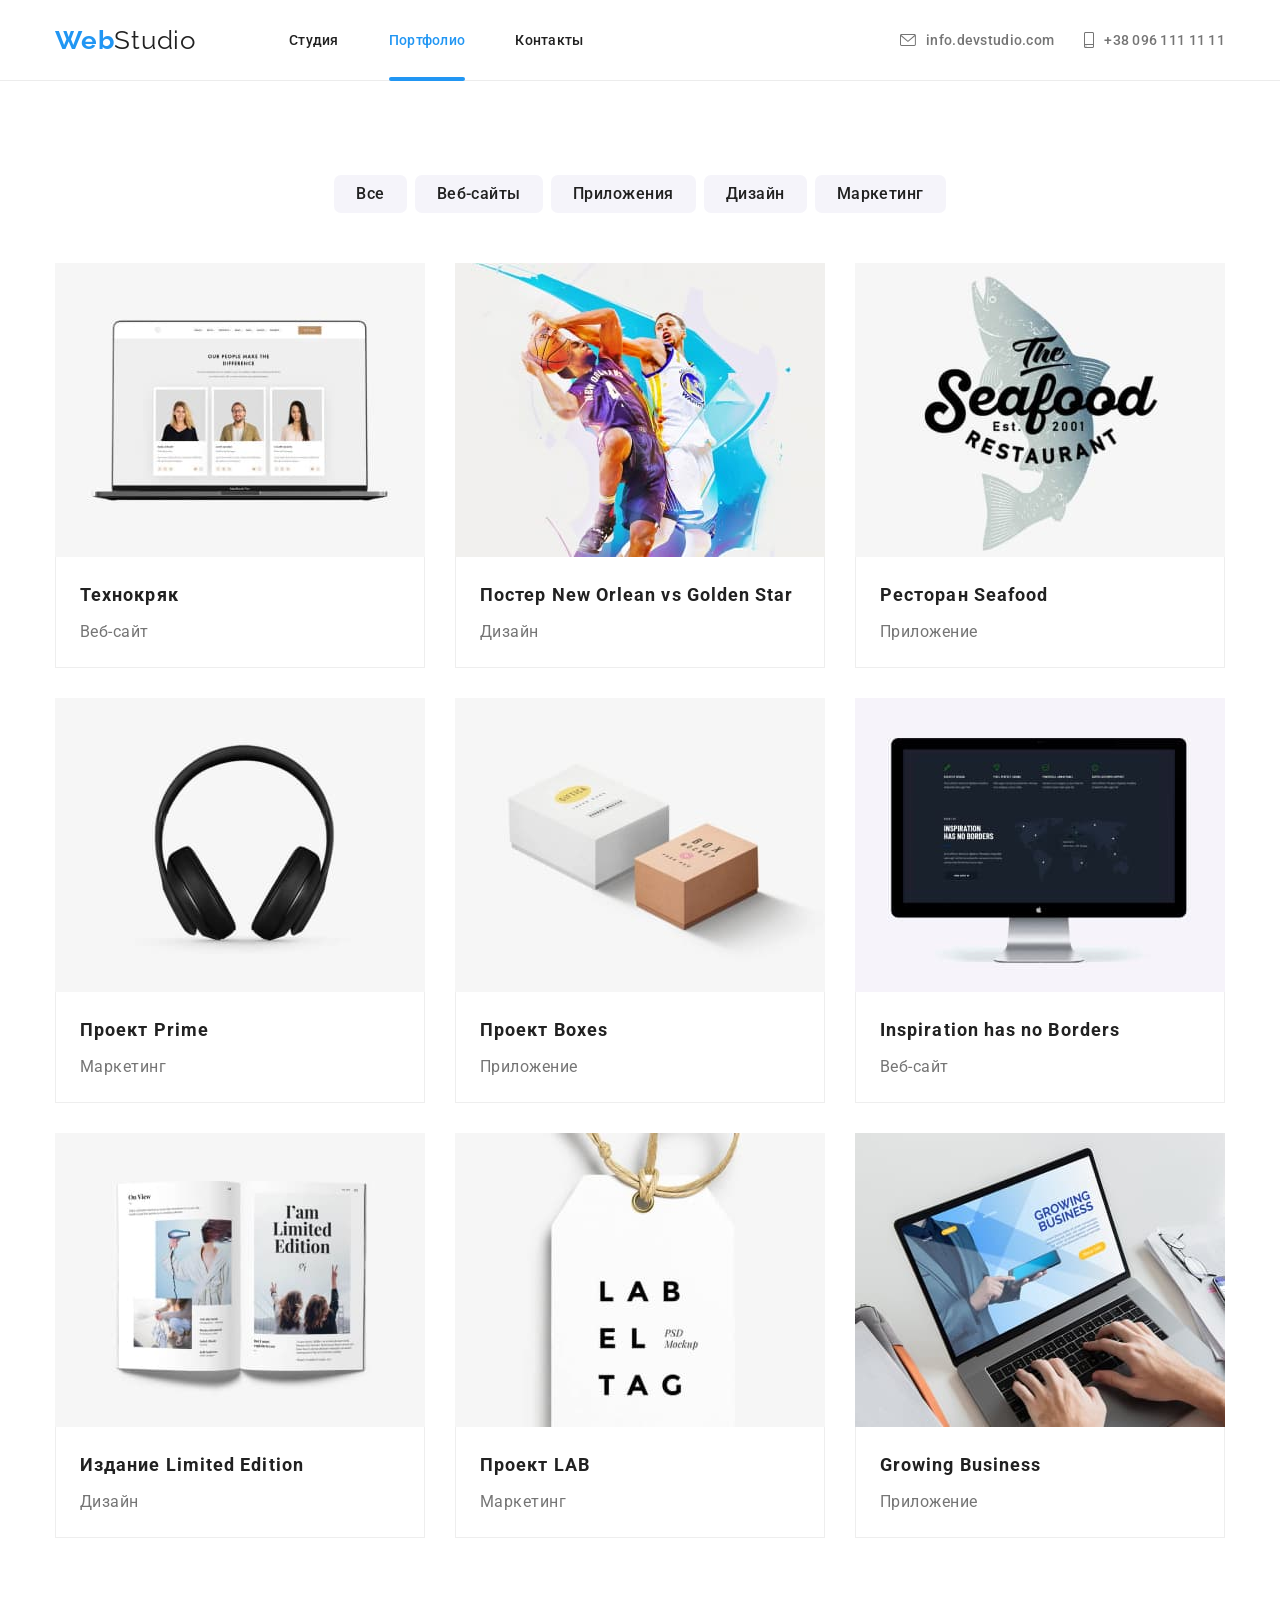
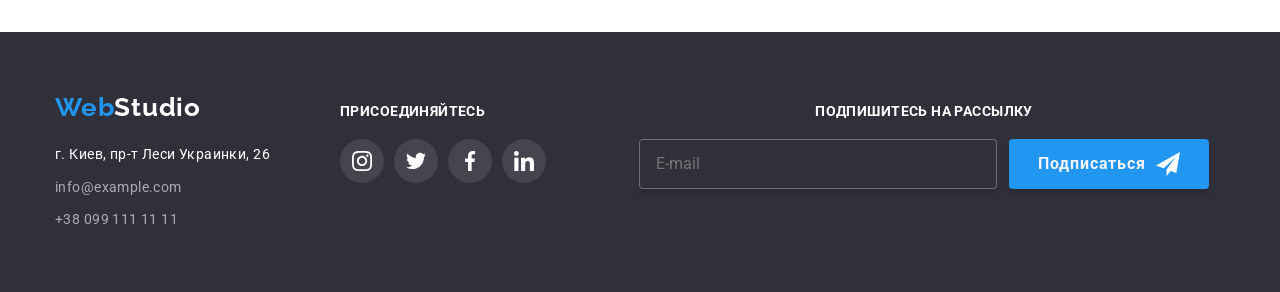
==== commit 58cb0b7c: "Зміни" ====
--- a/portfolio.html
+++ b/portfolio.html
@@ -44,10 +44,10 @@
         </ul>
 
         <button type="button" class="menu-btn" data-menu-button>
-            <svg width="40" height="40" aria-expanded="false" aria-controls="mobile-menu"
+            <svg width="40" height="40" role="img" aria-expanded="false" aria-controls="mobile-menu"
                 aria-label="Переключатель мобильного меню">
                 <use class="menu-btn__icon-menu" href="./images/icons.svg#icon-menu"></use>
-                <use class="menu-btn__icon-close" href="./images/icons.svg#icon-close"></use>
+                <use class="menu-btn__icon-close-mob" href="./images/icons.svg#icon-close"></use>
             </svg>
         </button>
     </div>
--- a/css/main.min.css
+++ b/css/main.min.css
@@ -1,2 +1,2 @@
-p,h1,h2,h3,h4,h5,h6{margin:0}ul{margin:0;padding:0;list-style:none}.block{display:block}:root{--primary-text-color: rgba(33, 33, 33, 1);--secondary-text-color: rgba(117, 117, 117, 1);--accent-color: rgba(33, 150, 243, 1);--primary-white-color: rgba(255, 255, 255, 1);--footer-color: rgba(47, 48, 58, 1);--secondary-bgc: #f5f4fa}img{display:block;max-width:100%}body{background-color:var(--primary-white-color);color:var(--primary-text-color);font-family:Roboto, sans-serif}button{cursor:pointer}.visually-hidden{position:absolute;clip:rect(0 0 0 0);width:1px;height:1px;margin:-1px}.container{padding-left:15px;padding-right:15px;margin-left:auto;margin-right:auto}@media screen and (min-width: 480px){.container{width:480px}}@media screen and (min-width: 768px){.container{width:768px}}@media screen and (min-width: 1200px){.container{width:1200px}}.header{border-bottom:1px solid #ececec}.header__container{display:flex;align-items:center}@media screen and (min-width: 768px){.header__container{height:80px}}.logo{color:var(--primary-text-color);text-decoration:none;font-family:Raleway, sans-serif;font-size:26px;line-height:1.19;letter-spacing:0.03em}.header-nav{display:flex;align-items:center}.site-nav__link{display:block;position:relative;padding-top:32px;padding-bottom:32px;text-decoration:none;color:var(--primary-text-color);font-weight:500;font-size:14px;line-height:calc(16 / 14);letter-spacing:0.02em;transition:color 250ms cubic-bezier(0.4, 0, 0.2, 1)}.site-nav__link:hover,.site-nav__link:focus{color:var(--accent-color)}.site-nav__link--current{color:var(--accent-color)}.site-nav__link--current::after{content:"";position:absolute;display:block;width:100%;height:4px;bottom:-1px;background:#2196f3;border-radius:2px}.site-nav{display:none}@media screen and (min-width: 768px){.site-nav{display:flex;margin-left:88px}}@media screen and (min-width: 1200px){.site-nav{display:flex;margin-left:93px}}.site-nav__item:not(:last-child){margin-right:50px}.auth-nav{display:none}@media screen and (min-width: 768px){.auth-nav{margin-left:84px;display:flex;flex-wrap:wrap}}@media screen and (min-width: 1200px){.auth-nav{display:flex;margin-left:auto}}@media screen and (min-width: 768px){.auth-nav__item:not(:last-child):not(:last-child){margin-bottom:10px}}@media screen and (min-width: 1200px){.auth-nav__item:not(:last-child){margin-right:30px}}@media screen and (min-width: 768px){.auth-nav__link{display:flex;justify-content:center;align-items:center;text-decoration:none;color:var(--secondary-text-color);font-weight:500;font-size:14px;line-height:calc(16 / 14)}}@media screen and (min-width: 1200px){.auth-nav__link{display:flex;justify-content:center;align-items:center;padding-top:32px;padding-bottom:32px;text-decoration:none;color:var(--secondary-text-color);font-weight:500;font-size:14px;line-height:calc(16 / 14);letter-spacing:0.02em;transition:color 250ms cubic-bezier(0.4, 0, 0.2, 1)}.auth-nav__link:hover,.auth-nav__link:focus{color:var(--accent-color)}}.auth-nav__icon{margin-right:10px;fill:currentColor}@media screen and (max-width: 767px){.mobile-menu{position:fixed;z-index:1;background-color:#ffffff;width:100%;height:100%;top:0;left:0;padding-top:48px;padding-left:40px;padding-bottom:48px;transform:translateX(100%);transition:transform 250ms linear}.mobile-menu.is-open{transform:translateX(0)}.mobile-menu .container{height:100%;display:flex;flex-direction:column;justify-content:space-between}}@media screen and (min-width: 768px){.mobile-menu{display:none}}.menu-btn{display:inline-flex;margin-left:auto;padding:0;border:none;background-color:transparent;z-index:3}@media screen and (min-width: 768px){.menu-btn{display:none}}.menu-btn .menu-btn__icon-close{display:none}.menu-btn.is-open .menu-btn__icon-close{display:block}.menu-btn.is-open .menu-btn__icon-menu{display:none}.menu-btn .menu-btn__icon-close{position:absolute;top:10px;right:15px}.menu-btn .menu-btn__icon-close:hover,.menu-btn .menu-btn__icon-close :focus{fill:var(--accent-color)}.mobile-nav__item:not(:last-child){margin-bottom:32px}.mobile-nav__link{text-decoration:none;font-weight:500;font-size:40px;line-height:calc(47 / 40);letter-spacing:0.02em;color:#212121}.mobile-nav__link:hover,.mobile-nav__link:focus{color:var(--accent-color)}.mobile-nav__link--current{color:var(--accent-color)}.mobile-contacts__item{margin-bottom:64px}.mobile-contacts__item:not(:last-child){margin-bottom:32px}.mobile-contacts__link{text-decoration:none;color:var(--secondary-text-color);font-weight:500px;font-size:34px;line-height:calc(40 / 34);letter-spacing:0.02em;transition:color 250ms cubic-bezier(0.4, 0, 0.2, 1)}.mobile-contacts__link:hover,.mobile-contacts__link:focus{color:var(--accent-color)}.mobile-contacts__link:active{color:var(--accent-color)}.mobile-socials{display:flex;font-weight:500;font-size:18px;line-height:1.22;letter-spacing:0.02em;color:#2196f3}.mobile-socials__item:not(:last-child)::after{content:"";margin-right:10px;margin-left:10px;width:22px;border:1px solid rgba(33,33,33,0.2);transform:rotate(90deg)}.mobile-socials__link{text-decoration:none;color:var(--accent-color)}.logo__part{text-decoration:none;font-family:"Raleway", sans-serif;font-weight:bold;font-size:26px;line-height:calc(31 / 26);letter-spacing:0.03em;color:var(--accent-color)}.section{padding-top:60px;padding-bottom:60px}@media screen and (min-width: 1200px){.section{padding-top:94px;padding-bottom:94px}}.section__title{font-weight:700;font-size:28px;line-height:calc(33 / 28);text-align:center;letter-spacing:0.03em;margin-bottom:30px}@media screen and (min-width: 1200px){.section__title{font-size:36px;line-height:calc(42 / 36);margin-bottom:50px}}.hero{margin-right:auto;margin-left:auto;padding:118px 0;background-color:var(--footer-color);background-image:linear-gradient(rgba(47,48,58,0.4), rgba(47,48,58,0.4)),url(/images/hero/hero-480-1x.jpg);background-repeat:no-repeat;background-position:center;background-size:cover;text-align:center}@media screen and (min-device-pixel-ratio: 2), screen and (min-resolution: 192dpi), screen and (min-resolution: 2dppx){.hero{background-image:linear-gradient(rgba(47,48,58,0.4), rgba(47,48,58,0.4)),url(/images/hero/Hero-480-2x.jpg)}}@media screen and (min-width: 768px){.hero{background-image:linear-gradient(rgba(47,48,58,0.4), rgba(47,48,58,0.4)),url(/images/hero/hero-768-1x.jpg)}}@media screen and (min-width: 768px) and (min-device-pixel-ratio: 2), screen and (min-width: 768px) and (min-resolution: 192dpi), screen and (min-width: 768px) and (min-resolution: 2dppx){.hero{background-image:linear-gradient(rgba(47,48,58,0.4), rgba(47,48,58,0.4)),url(/images/hero/Hero-768-2x.jpg)}}@media screen and (min-width: 1200px){.hero{padding:200px 0;background-image:linear-gradient(rgba(47,48,58,0.4), rgba(47,48,58,0.4)),url(/images/hero/hero-1600-1x.jpg)}}@media screen and (min-width: 1200px) and (min-device-pixel-ratio: 2), screen and (min-width: 1200px) and (min-resolution: 192dpi), screen and (min-width: 1200px) and (min-resolution: 2dppx){.hero{background-image:linear-gradient(rgba(47,48,58,0.4), rgba(47,48,58,0.4)),url(/images/hero/Hero-1600-2x.jpg)}}.hero__title{width:360px;margin-left:auto;margin-right:auto;color:var(--primary-white-color);font-weight:900;font-size:26px;line-height:1.62;text-align:center;letter-spacing:0.06em;text-transform:uppercase;margin-bottom:30px}@media screen and (min-width: 1200px){.hero__title{width:696px;font-size:44px;line-height:1.36}}.hero__button{color:var(--primary-white-color);background-color:#2196f3;font-weight:700;font-size:16px;line-height:1.87;letter-spacing:0.06em;width:200px;height:50px;box-shadow:0px 4px 4px rgba(0,0,0,0.15);border:transparent;border-radius:4px;transition:background-color 250ms cubic-bezier(0.4, 0, 0.2, 1)}.hero__button:hover,.hero__button:focus{background-color:#188ce8}@media screen and (min-width: 768px){.features{display:flex;flex-wrap:wrap;margin:-15px}}@media screen and (min-width: 768px){.features__item{margin:15px;flex-basis:calc((100% - 60px) / 2)}}@media screen and (min-width: 1200px){.features__item{flex-basis:calc((100% - 120px) / 4)}}@media screen and (max-width: 767px){.features__item:not(:last-child){margin-bottom:30px}}.features__box{display:flex;justify-content:center;align-items:center;height:120px;background-color:#f5f4fa;margin-bottom:30px}.features__title{font-weight:700;font-size:14px;line-height:calc(16 / 14);letter-spacing:0.03em;text-transform:uppercase;margin-bottom:10px}@media screen and (max-width: 767px){.features__title{text-align:center}}.features__description{color:var(--secondary-text-color);font-size:14px;line-height:1.71;letter-spacing:0.03em}.section__work{padding-top:0}@media screen and (max-width: 1199px){.section__work{display:none}}.work{display:flex}.work__item{position:relative}.work__item:not(:last-child){margin-right:30px}.work__text{position:absolute;width:100%;height:70px;bottom:0;display:flex;justify-content:center;align-items:center;font-weight:bold;font-size:14px;line-height:16px;letter-spacing:0.03em;text-transform:uppercase;color:#ffffff;background:rgba(47,48,58,0.8)}@media screen and (min-width: 768px){.team{display:flex;flex-wrap:wrap;margin:-15px}}.team__item{background-color:#ffffff;box-shadow:0px 1px 3px rgba(0,0,0,0.12),0px 1px 1px rgba(0,0,0,0.14),0px 2px 1px rgba(0,0,0,0.2);border-radius:0px 0px 4px 4px}@media screen and (min-width: 768px){.team__item{margin:15px;flex-basis:calc((100% - 60px) / 2)}}@media screen and (min-width: 1200px){.team__item{flex-basis:calc((100% - 120px) / 4)}}@media screen and (max-width: 767px){.team__item:not(:last-child){margin-bottom:30px}}.section__other-background{background-color:#f5f4fa}.team__block{padding:30px 0}.team__title{font-weight:500;font-size:16px;line-height:19 / 16;text-align:center;letter-spacing:0.03em;color:var(--primary-text-color);margin-bottom:10px}.team__description{font-weight:normal;font-size:16px;line-height:calc(19 / 16);text-align:center;letter-spacing:0.03em;color:#757575;margin-bottom:16px}.team__socials{background-color:#fff;color:#afb1b8}.socials__item:not(:last-child){margin-right:10px}.socials{display:flex;justify-content:center}.socials__link{width:44px;height:44px;display:flex;justify-content:center;align-items:center;transition:background-color 250ms cubic-bezier(0.4, 0, 0.2, 1),color 250ms cubic-bezier(0.4, 0, 0.2, 1),border-radius 250ms cubic-bezier(0.4, 0, 0.2, 1)}.socials__link:hover,.socials__link:focus{background-color:#2196f3;color:#fff;border-radius:50%}.socials__icon{fill:currentColor}.clients{display:flex;flex-wrap:wrap;margin:-15px}.clients__item{height:92px;margin:15px;flex-basis:calc((100% - 60px) / 2)}@media screen and (min-width: 768px){.clients__item{flex-basis:calc((100% - 90px) / 3)}}@media screen and (min-width: 1200px){.clients__item{flex-basis:calc((100% - 180px) / 6)}}@media screen and (max-width: 767px){.clients__item:not(:last-child){margin-bottom:30px}}.clients__link{display:flex;justify-content:center;align-items:center;width:170px;height:92px;border:1px solid #afb1b8;box-sizing:border-box;border-radius:4px;fill:#afb1b8;transition:fill 250ms cubic-bezier(0.4, 0, 0.2, 1),border-color 250ms cubic-bezier(0.4, 0, 0.2, 1)}.clients__link:hover,.clients__link:focus{fill:#2196f3;border-color:var(--accent-color)}.clients__icon{color:currentColor}.filter{display:flex;flex-wrap:wrap;margin-bottom:40px}@media screen and (min-width: 768px){.filter{margin-bottom:50px;display:flex;justify-content:center}}.filter__buttons{margin-bottom:15px;padding:6px 22px;font-family:inherit;font-weight:500;color:var(--primary-text-color);background-color:var(--secondary-bgc);font-size:16px;line-height:1.62;border:0px;border-radius:7px;letter-spacing:0.03em;color:#212121;display:flex;transition:background-color 250ms cubic-bezier(0.4, 0, 0.2, 1),color 250ms cubic-bezier(0.4, 0, 0.2, 1),box-shadow 250ms cubic-bezier(0.4, 0, 0.2, 1)}.filter__buttons:hover,.filter__buttons:focus{background-color:var(--accent-color);color:var(--secondary-bgc);box-shadow:0px 3px 1px rgba(0,0,0,0.1),0px 1px 2px rgba(0,0,0,0.08),0px 2px 2px rgba(0,0,0,0.12)}.filter__item:not(:last-child){margin-right:8px}@media screen and (min-width: 768px){.projects{display:flex;flex-wrap:wrap;margin:-15px}}@media screen and (min-width: 768px){.projects__item{margin:15px;flex-basis:calc((100% - 60px) / 2)}}@media screen and (min-width: 1200px){.projects__item{flex-basis:calc((100% - 90px) / 3)}}@media screen and (max-width: 767px){.projects__item:not(:last-child){margin-bottom:30px}}.projects__link{display:block;text-decoration:none;transition:250ms cubic-bezier(0.4, 0, 0.2, 1)}@media screen and (min-width: 768px){.projects__link{display:flex;flex-direction:column;height:100%}}.projects__block{position:relative;overflow:hidden}.projects__description{position:absolute;transform:translateY(100%);top:0;left:0;width:100%;height:100%;padding:63px 24px;font-size:18px;line-height:1.56;letter-spacing:0.03em;color:#ffffff;background-color:rgba(33,150,243,0.9);transition:transform 250ms cubic-bezier(0.4, 0, 0.2, 1)}.projects__link:hover .projects__description,.projects__link:focus .projects__description{transform:translateY(0);box-shadow:0px 1px 1px rgba(0,0,0,0.12),0px 4px 4px rgba(0,0,0,0.06),1px 4px 6px rgba(0,0,0,0.16)}.projects__card{flex-grow:1;padding:20px 24px;border-left:1px solid #eee;border-bottom:1px solid #eee;border-right:1px solid #eee}.projects__title{font-weight:bold;font-size:18px;line-height:calc(36 / 18);letter-spacing:0.06em;color:var(--primary-text-color);margin-bottom:4px}.projects__text{font-size:16px;line-height:1.87;letter-spacing:0.03em;color:#757575}.footer{background-color:var(--footer-color);padding:60px 0}.footer-container{text-align:center}@media screen and (max-width: 1199px){.footer-container{padding-left:76px;padding-right:89px}}@media screen and (min-width: 1200px){.footer-container{display:flex;align-items:baseline}}.footer-logo{text-decoration:none;font-family:"Raleway", sans-serif;font-weight:bold;font-size:26px;line-height:calc(31 / 26);letter-spacing:0.03em;color:var(--primary-white-color);text-decoration:none;display:block;margin-bottom:20px}@media screen and (min-width: 768px){.footer__tablet{display:flex;justify-content:space-between;margin-bottom:60px}}.join{margin-bottom:60px}@media screen and (min-width: 1200px){.join{margin-left:70px}}.address{display:block}@media (max-width: 767px){.address__list{margin-bottom:60px}}.address__item:not(:last-child){margin-bottom:9px}.address__main{font-style:normal;text-decoration:none;color:var(--primary-white-color);font-size:14px;line-height:1.71;letter-spacing:0.03em;transition:color 250ms cubic-bezier(0.4, 0, 0.2, 1)}.address__main:hover,.address__main:focus{color:var(--accent-color)}.address__secondary{font-style:normal;text-decoration:none;color:rgba(255,255,255,0.6);font-size:14px;line-height:1.71;letter-spacing:0.03em;transition:color 250ms cubic-bezier(0.4, 0, 0.2, 1)}.address__secondary:hover,.address__secondary:focus{color:var(--accent-color)}.address__thirdly{font-style:normal;text-decoration:none;color:rgba(255,255,255,0.6);font-size:14px;line-height:1.71;letter-spacing:0.03em;transition:color 250ms cubic-bezier(0.4, 0, 0.2, 1)}.address__thirdly:hover,.address__thirdly:focus{color:var(--accent-color)}.join__title{font-weight:bold;font-size:14px;line-height:calc(16 / 14);letter-spacing:0.03em;text-transform:uppercase;color:#ffffff;margin-bottom:20px}.join__list{display:flex;justify-content:center}.join__item:not(:last-child){margin-right:10px}.join__link{background-color:rgba(255,255,255,0.1);color:#fff;border-radius:50%}.join__icon{fill:currentColor}.email{text-align:center}@media screen and (min-width: 1200px){.email{margin-left:93px;width:570px}}.email__title{font-weight:bold;font-size:14px;line-height:calc(16 / 14);letter-spacing:0.03em;text-transform:uppercase;color:var(--primary-white-color);margin-bottom:20px}.email__input{margin-bottom:20px;width:358px;height:50px;border:1px solid rgba(255,255,255,0.3);box-shadow:0px 4px 4px rgba(0,0,0,0.15);border-radius:4px;background-color:#2f303a;padding-left:16px;color:rgba(255,255,255,0.6)}.email-button{margin-left:8px;width:200px;height:50px;background-color:var(--accent-color);box-shadow:0px 4px 4px rgba(0,0,0,0.15);border-radius:4px;font-weight:bold;font-size:16px;line-height:1.87;display:inline-flex;justify-content:center;align-items:center;letter-spacing:0.06em;color:var(--secondary-bgc);border:transparent}@media screen and (min-width: 768px){.email-button{display:block;margin-left:auto;margin-right:auto}}@media screen and (min-width: 1200px){.email-button{display:inline-flex;justify-content:center;align-items:center}}.email-button__icon{margin-left:10px}.backdrop{position:fixed;top:0;left:0;width:100%;height:100%;background-color:rgba(0,0,0,0.2);opacity:1;transition:opacity 250ms cubic-bezier(0.4, 0, 0.2, 1);overflow-y:scroll}.backdrop.is-hidden{visibility:visible;opacity:0;pointer-events:none}.backdrop.is-hidden .modal{transform:scale(0.6) translate(-50%, -50%)}.modal{width:100%;position:absolute;top:50%;left:50%;transform:translate(-50%, -50%);height:581px;background:#ffffff;box-shadow:0px 1px 3px rgba(0,0,0,0.12),0px 1px 1px rgba(0,0,0,0.14),0px 2px 1px rgba(0,0,0,0.2);border-radius:4px;transform:scale(1) translate(-50%, -50%);transition:250ms cubic-bezier(0.4, 0, 0.2, 1)}@media screen and (min-width: 480px){.modal{width:450px;top:50%;left:50%;transform:translate(-50%, -50%)}}@media screen and (min-width: 1200px){.modal{width:528px;top:50%;left:50%;transform:translate(-50%, -50%)}}.modal-button{position:absolute;top:8px;right:8px;height:30px;background:#ffffff;border:1px solid rgba(0,0,0,0.1);border-radius:50%;border:transparent}.modal__icon-close{display:flex;justify-content:center;align-items:center;transition:fill 250ms cubic-bezier(0.4, 0, 0.2, 1)}.modal__icon-close:hover,.modal__icon-close:focus{fill:#2196f3}.modal__form{color:#212121;padding:40px}.modal__title{font-weight:bold;font-size:20px;line-height:calc(23 / 20);text-align:center;letter-spacing:0.03em;color:#212121;margin-bottom:12px}.modal__field{position:relative}.modal-field:not(:first-child){margin-top:10px}.modal__label{display:block;margin-bottom:4px;font-size:12px;line-height:calc(14 / 12);letter-spacing:0.01em;color:#757575}.modal__input{width:100%;color:#212121;display:block;height:40px;border:1px solid rgba(33,33,33,0.2);border-radius:4px;padding-left:32px;transition:border 250ms cubic-bezier(0.4, 0, 0.2, 1)}.modal__input:focus{outline-color:#2196f3}.modal__icon{fill:currentColor;position:absolute;display:flex;top:50%;left:12px;transition:fill 250ms cubic-bezier(0.4, 0, 0.2, 1)}.modal__input:focus+.modal__icon{fill:#2196f3}.modal__textarea{display:block;width:100%;height:120px;border:1px solid rgba(33,33,33,0.2);border-radius:4px;padding:12px 16px 12px 16px;resize:none;font-size:12px;line-height:calc(14 / 12);letter-spacing:0.01em;color:rgba(117,117,117,0.5);transition:outline-color 250ms cubic-bezier(0.4, 0, 0.2, 1)}.modal__textarea:focus{outline-color:#188ce8}.modal__checkbox{display:flex;justify-content:center;align-items:center;margin-top:20px;margin-bottom:30px}.modal__checkbox-label{display:flex;justify-content:center;align-items:center}.modal__checkbox-input{appearance:none;display:block;margin-right:8px}.modal__check-icon{display:block;width:16px;height:15px;margin-right:8px;border:2px solid #212121;border-radius:4px}.modal__checkbox-input:checked+.modal__check-icon{border-radius:2px;border:2px solid #2196f3;background-color:#2196f3;background-image:url(../images/icon-check.svg)}.modal__checkbox-text{font-size:14px;line-height:1.71;letter-spacing:0.03em;color:#757575}.modal__checkbox-link{font-size:14px;line-height:1.71;letter-spacing:0.03em;text-decoration-line:underline;color:#2196f3}.modal-send{display:flex;justify-content:center;align-items:center}.modal-send__button{border:transparent;display:flex;justify-content:center;text-align:center;align-items:center;width:200px;height:50px;background:#2196f3;box-shadow:0px 4px 4px rgba(0,0,0,0.15);border-radius:4px;font-weight:bold;font-size:16px;line-height:1.87;letter-spacing:0.06em;color:#ffffff;transition:background 250ms cubic-bezier(0.4, 0, 0.2, 1)}.modal-send__button:hover,.modal-send__button:focus{background:#188ce8;box-shadow:0px 4px 4px rgba(0,0,0,0.25)}
+p,h1,h2,h3,h4,h5,h6{margin:0}ul{margin:0;padding:0;list-style:none}.block{display:block}:root{--primary-text-color: rgba(33, 33, 33, 1);--secondary-text-color: rgba(117, 117, 117, 1);--accent-color: rgba(33, 150, 243, 1);--primary-white-color: rgba(255, 255, 255, 1);--footer-color: rgba(47, 48, 58, 1);--secondary-bgc: #f5f4fa}img{display:block;max-width:100%}body{background-color:var(--primary-white-color);color:var(--primary-text-color);font-family:Roboto, sans-serif}button{cursor:pointer}.visually-hidden{position:absolute;clip:rect(0 0 0 0);width:1px;height:1px;margin:-1px}.container{padding-left:15px;padding-right:15px;margin-left:auto;margin-right:auto}@media screen and (min-width: 480px){.container{width:480px}}@media screen and (min-width: 768px){.container{width:768px}}@media screen and (min-width: 1200px){.container{width:1200px}}.header{border-bottom:1px solid #ececec}.header__container{display:flex;align-items:center}@media screen and (min-width: 768px){.header__container{height:80px}}.logo{color:var(--primary-text-color);text-decoration:none;font-family:Raleway, sans-serif;font-size:26px;line-height:1.19;letter-spacing:0.03em}.header-nav{display:flex;align-items:center}.site-nav__link{display:block;position:relative;padding-top:32px;padding-bottom:32px;text-decoration:none;color:var(--primary-text-color);font-weight:500;font-size:14px;line-height:calc(16 / 14);letter-spacing:0.02em;transition:color 250ms cubic-bezier(0.4, 0, 0.2, 1)}.site-nav__link:hover,.site-nav__link:focus{color:var(--accent-color)}.site-nav__link--current{color:var(--accent-color)}.site-nav__link--current::after{content:"";position:absolute;display:block;width:100%;height:4px;bottom:-1px;background:#2196f3;border-radius:2px}.site-nav{display:none}@media screen and (min-width: 768px){.site-nav{display:flex;margin-left:88px}}@media screen and (min-width: 1200px){.site-nav{display:flex;margin-left:93px}}.site-nav__item:not(:last-child){margin-right:50px}.auth-nav{display:none}@media screen and (min-width: 768px){.auth-nav{margin-left:84px;display:flex;flex-wrap:wrap}}@media screen and (min-width: 1200px){.auth-nav{display:flex;margin-left:auto}}@media screen and (min-width: 768px){.auth-nav__item:not(:last-child):not(:last-child){margin-bottom:10px}}@media screen and (min-width: 1200px){.auth-nav__item:not(:last-child){margin-right:30px}}@media screen and (min-width: 1200px){.auth-nav__item:not(:last-child):not(:last-child){margin-bottom:0}}@media screen and (min-width: 768px){.auth-nav__link{display:flex;justify-content:center;align-items:center;text-decoration:none;color:var(--secondary-text-color);font-weight:500;font-size:14px;line-height:calc(16 / 14)}}@media screen and (min-width: 1200px){.auth-nav__link{display:flex;justify-content:center;align-items:center;padding-top:32px;padding-bottom:32px;text-decoration:none;color:var(--secondary-text-color);font-weight:500;font-size:14px;line-height:calc(16 / 14);letter-spacing:0.02em;transition:color 250ms cubic-bezier(0.4, 0, 0.2, 1)}.auth-nav__link:hover,.auth-nav__link:focus{color:var(--accent-color)}}.auth-nav__icon{margin-right:10px;fill:currentColor}@media screen and (max-width: 767px){.mobile-menu{position:fixed;z-index:1;background-color:#ffffff;width:100%;height:100%;top:0;left:0;padding-top:48px;padding-left:40px;padding-bottom:48px;transform:translateX(100%);transition:transform 250ms linear}.mobile-menu.is-open{transform:translateX(0)}.mobile-menu .container{height:100%;display:flex;flex-direction:column;justify-content:space-between}}@media screen and (min-width: 768px){.mobile-menu{display:none}}.menu-btn{display:inline-flex;margin-left:auto;padding:0;border:none;background-color:transparent;z-index:3}@media screen and (min-width: 768px){.menu-btn{display:none}}.menu-btn .menu-btn__icon-close-mob{display:none}.menu-btn.is-open .menu-btn__icon-close-mob{display:block}.menu-btn.is-open .menu-btn__icon-menu{display:none}.menu-btn .menu-btn__icon-menu{width:24px;height:16px;transition:fill 250ms cubic-bezier(0.4, 0, 0.2, 1)}.menu-btn .menu-btn__icon-menu:hover,.menu-btn .menu-btn__icon-menu :focus{fill:var(--accent-color)}.menu-btn .menu-btn__icon-close-mob{width:19px;height:19px;position:absolute;top:10px;right:15px;transition:fill 250ms cubic-bezier(0.4, 0, 0.2, 1)}.menu-btn .menu-btn__icon-close-mob:hover,.menu-btn .menu-btn__icon-close-mob :focus{fill:var(--accent-color)}.mobile-nav__item:not(:last-child){margin-bottom:32px}.mobile-nav__link{text-decoration:none;font-weight:500;font-size:40px;line-height:calc(47 / 40);letter-spacing:0.02em;color:#212121;transition:color 250ms cubic-bezier(0.4, 0, 0.2, 1)}.mobile-nav__link:hover,.mobile-nav__link:focus{color:var(--accent-color)}.mobile-nav__link--current{color:var(--accent-color)}.mobile-contacts__item{margin-bottom:64px}.mobile-contacts__item:not(:last-child){margin-bottom:32px}.mobile-contacts__link{font-weight:500;text-decoration:none;color:#757575;font-size:34px;line-height:calc(40 / 34);letter-spacing:0.02em;transition:color 250ms cubic-bezier(0.4, 0, 0.2, 1)}.mobile-contacts__link:hover,.mobile-contacts__link:focus{color:var(--accent-color)}.mobile-contacts__link:active{color:var(--accent-color)}.mobile-socials{display:flex;font-weight:500;font-size:18px;line-height:1.22;letter-spacing:0.02em;color:#2196f3}.mobile-socials__item:not(:last-child)::after{content:"";margin-right:10px;margin-left:10px;width:22px;border:1px solid rgba(33,33,33,0.2);transform:rotate(90deg)}.mobile-socials__link{text-decoration:none;color:var(--accent-color)}.logo__part{text-decoration:none;font-family:"Raleway", sans-serif;font-weight:bold;font-size:26px;line-height:calc(31 / 26);letter-spacing:0.03em;color:var(--accent-color)}.section{padding-top:60px;padding-bottom:60px}@media screen and (min-width: 1200px){.section{padding-top:94px;padding-bottom:94px}}.section__title{font-weight:700;font-size:28px;line-height:calc(33 / 28);text-align:center;letter-spacing:0.03em;margin-bottom:30px}@media screen and (min-width: 1200px){.section__title{font-size:36px;line-height:calc(42 / 36);margin-bottom:50px}}.hero{margin-right:auto;margin-left:auto;padding:118px 0;background-color:var(--footer-color);background-image:linear-gradient(rgba(47,48,58,0.4), rgba(47,48,58,0.4)),url(../images/hero-480-1x.jpg);background-repeat:no-repeat;background-position:center;background-size:cover;text-align:center}@media (min-device-pixel-ratio: 2), (min-resolution: 192dpi), (min-resolution: 2dppx){.hero{background-image:linear-gradient(rgba(47,48,58,0.4), rgba(47,48,58,0.4)),url(../images/hero-480-2x.jpg)}}@media screen and (min-width: 768px){.hero{background-image:linear-gradient(rgba(47,48,58,0.4), rgba(47,48,58,0.4)),url(../images/hero-768-1x.jpg)}}@media screen and (min-width: 768px) and (min-device-pixel-ratio: 2), screen and (min-width: 768px) and (min-resolution: 192dpi), screen and (min-width: 768px) and (min-resolution: 2dppx){.hero{background-image:linear-gradient(rgba(47,48,58,0.4), rgba(47,48,58,0.4)),url(../images/hero-768-2x.jpg)}}@media screen and (min-width: 1200px){.hero{padding:200px 0;max-width:1600px;background-image:linear-gradient(rgba(47,48,58,0.4), rgba(47,48,58,0.4)),url(../images/hero-1600-1x.jpg)}}@media screen and (min-width: 1200px) and (min-device-pixel-ratio: 2), screen and (min-width: 1200px) and (min-resolution: 192dpi), screen and (min-width: 1200px) and (min-resolution: 2dppx){.hero{background-image:linear-gradient(rgba(47,48,58,0.4), rgba(47,48,58,0.4)),url(../images/hero-1600-2x.jpg)}}.hero__title{width:360px;margin-left:auto;margin-right:auto;color:var(--primary-white-color);font-weight:900;font-size:26px;line-height:1.62;text-align:center;letter-spacing:0.06em;text-transform:uppercase;margin-bottom:30px}@media screen and (min-width: 1200px){.hero__title{width:696px;font-size:44px;line-height:1.36}}.hero__button{color:var(--primary-white-color);background-color:#2196f3;font-weight:700;font-size:16px;line-height:1.87;letter-spacing:0.06em;width:200px;height:50px;box-shadow:0px 4px 4px rgba(0,0,0,0.15);border:transparent;border-radius:4px;transition:background-color 250ms cubic-bezier(0.4, 0, 0.2, 1)}.hero__button:hover,.hero__button:focus{background-color:#188ce8}@media screen and (min-width: 768px){.features{display:flex;flex-wrap:wrap;margin:-15px}}@media screen and (min-width: 768px){.features__item{margin:15px;flex-basis:calc((100% - 60px) / 2)}}@media screen and (min-width: 1200px){.features__item{flex-basis:calc((100% - 120px) / 4)}}@media screen and (max-width: 767px){.features__item:not(:last-child){margin-bottom:30px}}.features__box{display:flex;justify-content:center;align-items:center;height:120px;background-color:#f5f4fa;margin-bottom:30px}.features__title{font-weight:700;font-size:14px;line-height:calc(16 / 14);letter-spacing:0.03em;text-transform:uppercase;margin-bottom:10px}@media screen and (max-width: 767px){.features__title{text-align:center}}.features__description{color:var(--secondary-text-color);font-size:14px;line-height:1.71;letter-spacing:0.03em}.section__work{padding-top:0}@media screen and (max-width: 1199px){.section__work{display:none}}.work{display:flex}.work__item{position:relative}.work__item:not(:last-child){margin-right:30px}.work__text{position:absolute;width:100%;height:70px;bottom:0;display:flex;justify-content:center;align-items:center;font-weight:bold;font-size:14px;line-height:16px;letter-spacing:0.03em;text-transform:uppercase;color:#ffffff;background:rgba(47,48,58,0.8)}@media screen and (min-width: 768px){.team{display:flex;flex-wrap:wrap;margin:-15px}}.team__item{background-color:#ffffff;box-shadow:0px 1px 3px rgba(0,0,0,0.12),0px 1px 1px rgba(0,0,0,0.14),0px 2px 1px rgba(0,0,0,0.2);border-radius:0px 0px 4px 4px}@media screen and (min-width: 768px){.team__item{margin:15px;flex-basis:calc((100% - 60px) / 2)}}@media screen and (min-width: 1200px){.team__item{flex-basis:calc((100% - 120px) / 4)}}@media screen and (max-width: 767px){.team__item:not(:last-child){margin-bottom:30px}}.section__other-background{background-color:#f5f4fa}.team__block{padding:30px 0}.team__title{font-weight:500;font-size:16px;line-height:19 / 16;text-align:center;letter-spacing:0.03em;color:var(--primary-text-color);margin-bottom:10px}.team__description{font-weight:normal;font-size:16px;line-height:calc(19 / 16);text-align:center;letter-spacing:0.03em;color:#757575;margin-bottom:16px}.team__socials{background-color:#fff;color:#afb1b8}.socials__item:not(:last-child){margin-right:10px}.socials{display:flex;justify-content:center}.socials__link{width:44px;height:44px;display:flex;justify-content:center;align-items:center;transition:background-color 250ms cubic-bezier(0.4, 0, 0.2, 1),color 250ms cubic-bezier(0.4, 0, 0.2, 1),border-radius 250ms cubic-bezier(0.4, 0, 0.2, 1)}.socials__link:hover,.socials__link:focus{background-color:#2196f3;color:#fff;border-radius:50%}.socials__icon{fill:currentColor}.clients{display:flex;flex-wrap:wrap;margin:-15px}.clients__item{height:92px;margin:15px;flex-basis:calc((100% - 60px) / 2)}@media screen and (min-width: 768px){.clients__item{flex-basis:calc((100% - 90px) / 3)}}@media screen and (min-width: 1200px){.clients__item{flex-basis:calc((100% - 180px) / 6)}}@media screen and (max-width: 767px){.clients__item:not(:last-child){margin-bottom:15px}}.clients__link{display:flex;justify-content:center;align-items:center;height:92px;border:1px solid #afb1b8;box-sizing:border-box;border-radius:4px;fill:#afb1b8;transition:fill 250ms cubic-bezier(0.4, 0, 0.2, 1),border-color 250ms cubic-bezier(0.4, 0, 0.2, 1)}.clients__link:hover,.clients__link:focus{fill:#2196f3;border-color:var(--accent-color)}.clients__icon{color:currentColor}.filter{display:flex;flex-wrap:wrap;margin-bottom:40px}@media screen and (min-width: 768px){.filter{margin-bottom:30px;display:flex;justify-content:center}}@media screen and (min-width: 1200px){.filter{margin-bottom:50px}}.filter__buttons{padding:6px 22px;font-family:inherit;font-weight:500;color:var(--primary-text-color);background-color:var(--secondary-bgc);font-size:16px;line-height:1.62;border:0px;border-radius:7px;letter-spacing:0.03em;color:#212121;display:flex;transition:background-color 250ms cubic-bezier(0.4, 0, 0.2, 1),color 250ms cubic-bezier(0.4, 0, 0.2, 1),box-shadow 250ms cubic-bezier(0.4, 0, 0.2, 1)}.filter__buttons:hover,.filter__buttons:focus{background-color:var(--accent-color);color:var(--secondary-bgc);box-shadow:0px 3px 1px rgba(0,0,0,0.1),0px 1px 2px rgba(0,0,0,0.08),0px 2px 2px rgba(0,0,0,0.12)}.filter__item{margin-bottom:15px}.filter__item:nth-child(n+4){margin-bottom:0}.filter__item:not(:last-child){margin-right:8px}@media screen and (min-width: 768px){.filter__item{margin-bottom:0}}@media screen and (min-width: 768px){.projects{display:flex;flex-wrap:wrap;margin:-15px}}@media screen and (min-width: 768px){.projects__item{margin:15px;flex-basis:calc((100% - 60px) / 2)}}@media screen and (min-width: 1200px){.projects__item{flex-basis:calc((100% - 90px) / 3)}}@media screen and (max-width: 767px){.projects__item:not(:last-child){margin-bottom:30px}}.projects__link{display:block;text-decoration:none;transition:250ms cubic-bezier(0.4, 0, 0.2, 1)}@media screen and (min-width: 768px){.projects__link{display:flex;flex-direction:column;height:100%}}.projects__block{position:relative;overflow:hidden}.projects__description{position:absolute;transform:translateY(100%);top:0;left:0;width:100%;height:100%;padding:63px 24px;font-size:18px;line-height:1.56;letter-spacing:0.03em;color:#ffffff;background-color:rgba(33,150,243,0.9);transition:transform 250ms cubic-bezier(0.4, 0, 0.2, 1)}.projects__link:hover .projects__description,.projects__link:focus .projects__description{transform:translateY(0);box-shadow:0px 1px 1px rgba(0,0,0,0.12),0px 4px 4px rgba(0,0,0,0.06),1px 4px 6px rgba(0,0,0,0.16)}.projects__card{flex-grow:1;padding:20px 24px;border-left:1px solid #eee;border-bottom:1px solid #eee;border-right:1px solid #eee}.projects__title{font-weight:bold;font-size:18px;line-height:calc(36 / 18);letter-spacing:0.06em;color:var(--primary-text-color);margin-bottom:4px}.projects__text{font-size:16px;line-height:1.87;letter-spacing:0.03em;color:#757575}.footer{background-color:var(--footer-color);padding:60px 0}.footer-container{text-align:center}@media screen and (max-width: 1199px){.footer-container{padding-left:76px;padding-right:89px}}@media screen and (min-width: 1200px){.footer-container{display:flex;align-items:baseline}}.footer-logo{text-decoration:none;font-family:"Raleway", sans-serif;font-weight:bold;font-size:26px;line-height:calc(31 / 26);letter-spacing:0.03em;color:var(--primary-white-color);text-decoration:none;display:block;margin-bottom:20px}.footer__tablet{margin-bottom:60px}@media screen and (min-width: 768px){.footer__tablet{display:flex;align-items:baseline;justify-content:space-between;margin-bottom:60px}}@media screen and (min-width: 1200px){.footer__tablet{margin-bottom:0}}@media screen and (min-width: 1200px){.join{margin-left:70px;text-align:left}}.address{display:block}@media (max-width: 767px){.contacts{margin-bottom:60px}}@media (min-width: 768px){.contacts{text-align:left}}.address__item:not(:last-child){margin-bottom:9px}.address__main{font-style:normal;text-decoration:none;color:var(--primary-white-color);font-size:14px;line-height:1.71;letter-spacing:0.03em;transition:color 250ms cubic-bezier(0.4, 0, 0.2, 1)}.address__main:hover,.address__main:focus{color:var(--accent-color)}.address__secondary{font-style:normal;text-decoration:none;color:rgba(255,255,255,0.6);font-size:14px;line-height:1.71;letter-spacing:0.03em;transition:color 250ms cubic-bezier(0.4, 0, 0.2, 1)}.address__secondary:hover,.address__secondary:focus{color:var(--accent-color)}.address__thirdly{font-style:normal;text-decoration:none;color:rgba(255,255,255,0.6);font-size:14px;line-height:1.71;letter-spacing:0.03em;transition:color 250ms cubic-bezier(0.4, 0, 0.2, 1)}.address__thirdly:hover,.address__thirdly:focus{color:var(--accent-color)}.join__title{font-weight:bold;font-size:14px;line-height:calc(16 / 14);letter-spacing:0.03em;text-transform:uppercase;color:#ffffff;margin-bottom:20px}.join__list{display:flex;justify-content:center}.join__item:not(:last-child){margin-right:10px}.join__link{background-color:rgba(255,255,255,0.1);color:#fff;border-radius:50%}.join__icon{fill:currentColor}.email{text-align:center}@media screen and (min-width: 1200px){.email{margin-left:93px;width:570px}}.email__title{font-weight:bold;font-size:14px;line-height:calc(16 / 14);letter-spacing:0.03em;text-transform:uppercase;color:var(--primary-white-color);margin-bottom:20px}.email__input{margin-left:auto;margin-right:auto;margin-bottom:20px;height:50px;border:1px solid rgba(255,255,255,0.3);box-shadow:0px 4px 4px rgba(0,0,0,0.15);border-radius:4px;background-color:#2f303a;padding-left:16px;color:rgba(255,255,255,0.6)}@media screen and (max-width: 767px){.email__input{width:100%}}@media screen and (min-width: 768px){.email__input{width:450px}}@media screen and (min-width: 1200px){.email__input{width:358px}}.email-button{margin-left:8px;width:200px;height:50px;background-color:var(--accent-color);box-shadow:0px 4px 4px rgba(0,0,0,0.15);border-radius:4px;font-weight:bold;font-size:16px;line-height:1.87;display:inline-flex;justify-content:center;align-items:center;letter-spacing:0.06em;color:var(--secondary-bgc);border:transparent}@media screen and (min-width: 768px){.email-button{margin-left:auto;margin-right:auto}}@media screen and (min-width: 1200px){.email-button{margin-left:8px;display:inline-flex}}.email-button__icon{margin-left:10px}.backdrop{padding:94px 15px;position:fixed;top:0;left:0;width:100%;height:100%;background-color:rgba(0,0,0,0.2);opacity:1;transition:opacity 250ms cubic-bezier(0.4, 0, 0.2, 1);overflow-y:scroll;z-index:3}@media screen and (min-width: 768px){.backdrop{padding:0}}.backdrop.is-hidden{visibility:visible;opacity:0;pointer-events:none}.backdrop.is-hidden .modal{transform:scale(0.6) translate(-50%, -50%)}.modal{margin-left:auto;margin-right:auto;width:450px;height:609px;background:#ffffff;box-shadow:0px 1px 3px rgba(0,0,0,0.12),0px 1px 1px rgba(0,0,0,0.14),0px 2px 1px rgba(0,0,0,0.2);border-radius:4px;transition:transform 250ms cubic-bezier(0.4, 0, 0.2, 1)}@media screen and (min-width: 768px){.modal{top:50%;left:50%;max-width:450px;position:absolute;transform:scale(1) translate(-50%, -50%)}}@media screen and (min-width: 1200px){.modal{max-width:528px;height:581px}}.modal-button{position:absolute;top:8px;right:8px;height:30px;background:#ffffff;border:1px solid rgba(0,0,0,0.1);border-radius:50%;border:transparent}@media screen and (max-width: 767px){.modal-button{padding-top:8px;padding-left:412px;position:static}}.modal__icon-close{transition:fill 250ms cubic-bezier(0.4, 0, 0.2, 1)}.modal__icon-close:hover,.modal__icon-close:focus{fill:#2196f3}.modal__form{color:#212121;padding:40px}.modal__title{font-weight:bold;font-size:20px;line-height:calc(23 / 20);text-align:center;letter-spacing:0.03em;color:#212121;margin-bottom:12px}.modal__field{position:relative}.modal-field:not(:first-child){margin-top:10px}.modal__label{display:block;margin-bottom:4px;font-size:12px;line-height:calc(14 / 12);letter-spacing:0.01em;color:#757575}.modal__input{width:100%;color:#212121;display:block;height:40px;border:1px solid rgba(33,33,33,0.2);border-radius:4px;padding-left:32px;transition:border 250ms cubic-bezier(0.4, 0, 0.2, 1)}.modal__input:focus{outline-color:#2196f3}.modal__icon{fill:currentColor;position:absolute;display:flex;top:50%;left:12px;transition:fill 250ms cubic-bezier(0.4, 0, 0.2, 1)}.modal__input:focus+.modal__icon{fill:#2196f3}.modal__textarea{display:block;width:100%;height:120px;border:1px solid rgba(33,33,33,0.2);border-radius:4px;padding:12px 16px 12px 16px;resize:none;font-size:12px;line-height:calc(14 / 12);letter-spacing:0.01em;color:rgba(117,117,117,0.5);transition:outline-color 250ms cubic-bezier(0.4, 0, 0.2, 1)}.modal__textarea:focus{outline-color:#188ce8}.modal__checkbox{display:flex;justify-content:center;align-items:center;margin-top:20px;margin-bottom:30px}.modal__checkbox-label{display:flex;justify-content:center;align-items:center}.modal__checkbox-input{appearance:none;display:block;margin-right:8px}.modal__check-icon{display:block;width:16px;height:15px;margin-right:8px;border:2px solid #212121;border-radius:4px}.modal__checkbox-input:checked+.modal__check-icon{border-radius:2px;border:2px solid #2196f3;background-color:#2196f3;background-image:url(../images/icon-check.svg)}.modal__checkbox-text{font-size:14px;line-height:1.71;letter-spacing:0.03em;color:#757575}.modal__checkbox-link{font-size:14px;line-height:1.71;letter-spacing:0.03em;text-decoration-line:underline;color:#2196f3}.modal-send{display:flex;justify-content:center;align-items:center}.modal-send__button{border:transparent;display:flex;justify-content:center;text-align:center;align-items:center;width:200px;height:50px;background:#2196f3;box-shadow:0px 4px 4px rgba(0,0,0,0.15);border-radius:4px;font-weight:bold;font-size:16px;line-height:1.87;letter-spacing:0.06em;color:#ffffff;transition:background 250ms cubic-bezier(0.4, 0, 0.2, 1)}.modal-send__button:hover,.modal-send__button:focus{background:#188ce8;box-shadow:0px 4px 4px rgba(0,0,0,0.25)}
 /*# sourceMappingURL=main.min.css.map */
